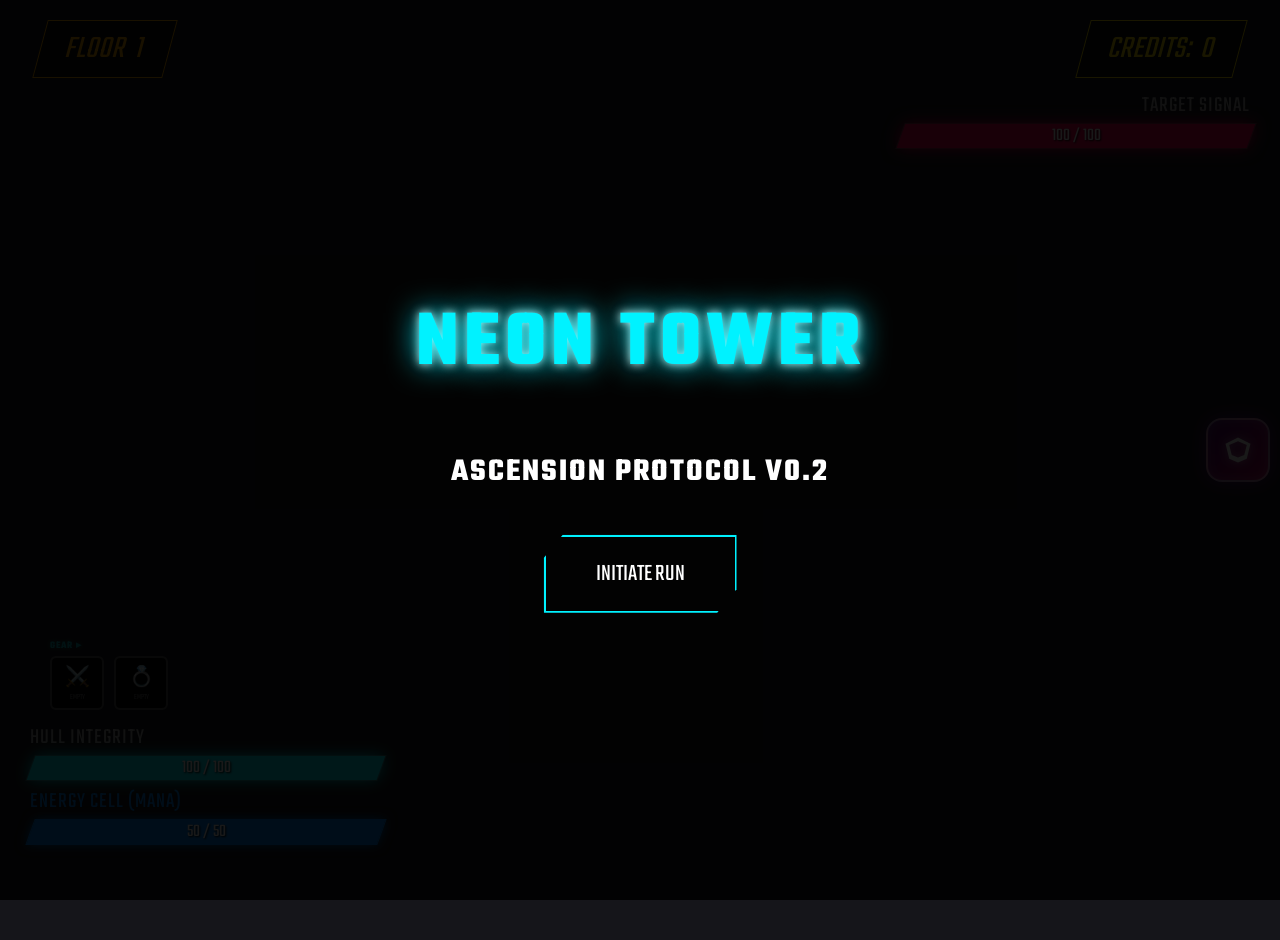
==== index.html @ 6162525f "some basic job revamp" ====
<!DOCTYPE html>
<html lang="en">

<head>
    <meta charset="UTF-8">
    <meta name="viewport" content="width=1280">
    <title>NEON TOWER: FINAL</title>
    <link rel="stylesheet" href="style.css?v=2">
    <script src="https://cdnjs.cloudflare.com/ajax/libs/three.js/r128/three.min.js"></script>
</head>

<body>

    <div id="rotate-warning">
        <h1>⚠ SYSTEM ERROR ⚠</h1>
        <p>PLEASE ROTATE DEVICE<br>TO LANDSCAPE MODE</p>
    </div>

    <div id="hud">
        <div id="top-ui">
            <div class="stat-box" id="floor-display">FLOOR <span id="floor-num">1</span></div>
            <div class="stat-box" id="combo-display" style="display:none;">🔥 COMBO <span id="combo-num">0</span></div>
            <!-- Seasonal Boss Button Removed from Top UI -->
            <!-- Removed Class Tree Button -->
            <div class="stat-box" id="gold-display">CREDITS: <span id="gold-num">0</span></div>
        </div>

        <div id="mutation-display"
            style="display:none; position:absolute; top:90px; left:50%; transform:translateX(-50%); background:rgba(255,0,0,0.2); border:1px solid #ff0000; padding:10px; border-radius:10px; color:#fff; font-size:12px; min-width:220px; z-index:100; pointer-events:none; box-shadow: 0 0 15px rgba(255,0,0,0.4); text-align:center;">
            <div style="font-weight:bold; color:#ff0000; margin-bottom:3px; font-size: 10px; letter-spacing: 1px;">⚠️
                SECTOR MUTATION</div>
            <div id="mutation-name" style="font-size:16px; font-weight:bold; color: #fff; text-shadow: 0 0 5px #f00;">
                OVERCLOCKED</div>
            <div id="mutation-desc" style="color:#aaa; font-style: italic; line-height: 1.2; margin-top:2px;">All units
                deal +50% DMG</div>
        </div>

        <div id="buff-container"></div>



        <div id="p-wrapper" class="unit-hud">
            <div id="gear-container">
                <div class="gear-edit-label">GEAR ▸</div>
                <div class="gear-slot" id="slot-weapon" onclick="game.showGearTooltip('weapon')">
                    <div class="gear-icon">⚔️</div>
                    <div class="gear-empty">EMPTY</div>
                </div>
                <div class="gear-slot" id="slot-accessory" onclick="game.showGearTooltip('accessory')">
                    <div class="gear-icon">💍</div>
                    <div class="gear-empty">EMPTY</div>
                </div>
            </div>
            <div class="hp-label">HULL INTEGRITY</div>
            <div class="bar-container" id="p-hp-bar">
                <div class="bar-fill hp-fill" id="p-hp-fill"></div>
                <div class="overlay-text" id="p-hp-text">100 / 100</div>
            </div>

            <div id="p-shield-wrapper" style="display:none; margin-top:5px;">
                <div class="hp-label" style="color:#00f2ff">ENERGY SHIELD</div>
                <div class="bar-container" id="p-shield-bar" style="border-color: #00f2ff; height: 12px;">
                    <div class="bar-fill" id="p-shield-fill" style="background: #00f2ff; box-shadow: 0 0 10px #00f2ff;">
                    </div>
                    <div class="overlay-text" id="p-shield-text" style="font-size: 14px;">0</div>
                </div>
            </div>

            <div class="hp-label" style="margin-top:5px; color:#0088ff">ENERGY CELL (MANA)</div>
            <div class="bar-container" id="p-mana-bar" style="border-color: #0088ff;">
                <div class="bar-fill mana-fill" id="p-mana-fill"></div>
                <div class="overlay-text" id="p-mana-text">50 / 50</div>
            </div>

            <!-- Buffs -->
            <div id="p-buffs" style="display:flex; gap:4px; margin-top:5px; flex-wrap:wrap; min-height:20px;"></div>
        </div>

        <div id="e-wrapper" class="unit-hud" style="text-align:right;">
            <div class="hp-label" id="enemy-name">TARGET SIGNAL</div>
            <div class="bar-container" id="e-hp-bar">
                <div class="bar-fill hp-fill" id="e-hp-fill" style="float:right;"></div>
                <div class="overlay-text" id="e-hp-text">100 / 100</div>
            </div>
            <div id="e-shield-wrapper" style="display:none; margin-top:5px;">
                <div class="bar-container" style="height:12px; border-color:#00f2ff;">
                    <div class="bar-fill" id="e-shield-fill"
                        style="background:#00f2ff; height:100%; width:0%; float:right;"></div>
                </div>
                <div style="color:#00f2ff; font-size:14px; text-shadow:0 0 5px #00f2ff; margin-top:2px;">
                    🛡️ <span id="e-shield-text">0</span>
                </div>
            </div>
        </div>
    </div>

    <!-- IAP SHOP BUTTON (Always visible) -->
    <button id="iap-btn" onclick="game.openIAPShop()">
        <svg viewBox="0 0 24 24" width="30" height="30" fill="white">
            <path d="M12,2L2,7l3,12l7,3l7-3l3-12L12,2z M12,18l-5-2l-2-8l7-3l7,3l-2,8L12,18z" />
        </svg>
    </button>


    <div id="battle-controls">
        <button id="btn-skill-1" class="btn" onclick="game.useSkill(0)">
            <span class="btn-name">STRIKE</span><br><span class="btn-cost" id="cost-0">0 MP</span>
        </button>
        <button id="btn-skill-2" class="btn" onclick="game.useSkill(1)">
            <span class="btn-name">HEAVY</span><br><span class="btn-cost" id="cost-1">20 MP</span>
        </button>

        <!-- Skill 3 Wrapper -->
        <div style="display:inline-block; position:relative; vertical-align:top;">
            <div id="extra-skills">
                <button id="btn-skill-4" class="btn btn-small" onclick="game.useSkill(3)">
                    <span class="btn-name">SKILL 4</span>
                </button>
                <button id="btn-skill-5" class="btn btn-small" onclick="game.useSkill(4)">
                    <span class="btn-name">SKILL 5</span>
                </button>
                <button id="btn-skill-6" class="btn btn-small" onclick="game.useSkill(5)">
                    <span class="btn-name">SKILL 6</span>
                </button>
            </div>
            <button id="btn-skill-3" class="btn btn-buff" onclick="game.useSkill(2)">
                <span class="btn-name">BUFF</span><br><span class="btn-cost" id="cost-2">0 MP</span>
            </button>
        </div>
    </div>

    <!-- IAP SHOP SCREEN -->
    <div id="iap-screen" class="screen">
        <div class="iap-layout">
            <!-- SIDEBAR -->
            <div class="iap-sidebar">
                <div class="iap-sidebar-top">
                    <h2 class="screen-title" style="margin:0; text-align:left; border:none; padding:0;">STORE</h2>
                    <div style="color:#bf00ff; letter-spacing:2px; font-size:14px; margin-bottom:20px;">ACCESS LEVEL:
                        UNLIMITED</div>
                    <p style="color:#aaa; font-size:12px; line-height:1.4;">
                        Upgrade your status and acquire premium supplies to dominate the tower.
                    </p>
                </div>
                <!-- CLOSE BUTTON IN SIDEBAR FOR UNIFIED LOOK, OR KEEP ABSOLUTE? 
                     Let's keep absolute for consistency with other screens if preferred, 
                     but moving it to sidebar is cleaner. Let's keep the existing absolute one visible 
                     but maybe move it into the global layout if needed. 
                     Actually, let's put a "BACK" button in sidebar bottom. -->
                <div class="iap-sidebar-bottom">
                    <button class="btn" style="width:100%; border-color:#bf00ff; color:#bf00ff;"
                        onclick="game.closeIAPShop()">CLOSE STORE</button>
                </div>
            </div>

            <!-- CONTENT GRID -->
            <div class="iap-content">
                <div class="iap-grid">
                    <!-- FEATURED -->
                    <div class="iap-section-title">ELITE STATUS</div>

                    <!-- NEW ANOMALY ACCESS CARD -->
                    <div class="iap-card elite" onclick="game.startSeasonalBoss()"
                        onmouseenter="game.previewIAP('seasonal')" onmouseleave="game.previewIAP(null)"
                        style="border-color: #ff0000; background: linear-gradient(135deg, #300, #111);">
                        <div class="iap-tag" style="background: #ff0000; color: #fff;">EVENT</div>
                        <div class="iap-title" style="color: #ff0000;">ANOMALY DETECTED</div>
                        <div class="iap-icon-box" style="border: 2px solid #ff0000; background: #000;">
                            <img src="/Users/adrian/.gemini/antigravity/brain/01858684-e365-48e6-bdf1-5cefe3dea1ab/boss_thumb_1768228657945.png"
                                style="width:100%; height:100%; object-fit:cover;">
                        </div>
                        <div class="iap-benefits">
                            <span style="color:#ff5555;">⚠ BOSS: SYSTEM ANOMALY</span>
                            <span>REWARD: LEGENDARY CACHE</span>
                            <span>RISK: EXTREME</span>
                        </div>
                        <div class="iap-price-btn" style="background: #ff0000; color: #fff;">BREACH</div>
                    </div>
                    <div class="iap-card elite" onclick="game.buyNeonPrime()"
                        onmouseenter="game.previewIAP('neon_prime')" onmouseleave="game.previewIAP(null)">
                        <div class="iap-tag">BEST VALUE</div>
                        <div class="iap-title">NEON PRIME</div>
                        <div class="iap-icon-box">
                            <div class="crown-icon"></div>
                        </div>
                        <div class="iap-benefits">
                            <span>+50% CREDITS FOREVER</span>
                            <span>GOLD USERNAME</span>
                            <span>EXCLUSIVE AURA</span>
                        </div>
                        <div class="iap-price-btn">$19.99</div>
                    </div>

                    <div class="iap-card" onclick="game.buyRemoveAds()" onmouseenter="game.previewIAP('remove_ads')"
                        onmouseleave="game.previewIAP(null)">
                        <div class="iap-title">NO ADS + KIT</div>
                        <div class="iap-desc">Remove forced ads & get Starter Gear Set</div>
                        <div class="iap-price-btn">$4.99</div>
                    </div>

                    <!-- SUPPLY -->
                    <div class="iap-section-title" style="margin-top:30px;">SUPPLY DROPS</div>
                    <div class="iap-card" onclick="game.buyLootCrate('legendary')"
                        onmouseenter="game.previewIAP('loot_crate')" onmouseleave="game.previewIAP(null)">
                        <div class="iap-title">LOOT CRATE</div>
                        <div class="iap-desc">Contains 1 Random Item.</div>
                        <div class="iap-price-btn">$4.99</div>
                    </div>
                    <div class="iap-card" onclick="game.buyOverclock()" onmouseenter="game.previewIAP('overclock')"
                        onmouseleave="game.previewIAP(null)">
                        <div class="iap-title">SYSTEM OVERCLOCK</div>
                        <div class="iap-desc">+100% DAMAGE & SPEED for 10 Floors</div>
                        <div class="iap-price-btn">$2.99</div>
                    </div>
                    <div class="iap-card" onclick="game.buyRevivePack()" onmouseenter="game.previewIAP('revive')"
                        onmouseleave="game.previewIAP(null)">
                        <div class="iap-title">REVIVE PROTOCOL x5</div>
                        <div class="iap-desc">5 Tokens to cheat death</div>
                        <div class="iap-price-btn">$1.99</div>
                    </div>

                    <!-- BANK -->
                    <div class="iap-section-title" style="margin-top:30px;">CREDIT BANK</div>
                    <div class="iap-row-container">
                        <div class="iap-card small" onclick="game.buyCredits(10000, 1.99)"
                            onmouseenter="game.previewIAP('credits', 10000)" onmouseleave="game.previewIAP(null)">
                            <div class="iap-row"><span class="iap-qty">10k</span><span class="iap-cost">$1.99</span>
                            </div>
                        </div>
                        <div class="iap-card small" onclick="game.buyCredits(50000, 4.99)"
                            onmouseenter="game.previewIAP('credits', 50000)" onmouseleave="game.previewIAP(null)">
                            <div class="iap-row"><span class="iap-qty">50k</span><span class="iap-cost">$4.99</span>
                            </div>
                        </div>
                        <div class="iap-card small" onclick="game.buyCredits(150000, 9.99)"
                            onmouseenter="game.previewIAP('credits', 150000)" onmouseleave="game.previewIAP(null)">
                            <div class="iap-row"><span class="iap-qty">150k</span><span class="iap-cost">$9.99</span>
                            </div>
                        </div>
                        <div class="iap-card small" onclick="game.buyCredits(500000, 24.99)"
                            onmouseenter="game.previewIAP('credits', 500000)" onmouseleave="game.previewIAP(null)">
                            <div class="iap-row"><span class="iap-qty">500k</span><span class="iap-cost">$24.99</span>
                            </div>
                        </div>
                    </div>
                </div>
            </div>
        </div>
    </div>

    <!-- MAIN START SCREEN (Unchanged) -->
    <div id="start-screen" class="screen active">
        <h1 class="glitch-title">NEON TOWER</h1>
        <h2 class="sub-title">ASCENSION PROTOCOL V0.2</h2>
        <button class="btn" onclick="game.startRun()">INITIATE RUN</button>
    </div>

    <div id="class-screen" class="screen">
        <h2 class="screen-title">CLASS ASCENSION</h2>
        <div class="card-container" id="class-container"></div>
    </div>

    <div id="reward-screen" class="screen">
        <h2 class="screen-title">SYSTEM UPGRADE</h2>
        <div class="card-container" id="perk-container"></div>
    </div>

    <div id="shop-screen" class="screen">
        <div class="shop-layout">
            <!-- DIV 1: INFO & NAVIGATION -->
            <div class="shop-sidebar">
                <div class="shop-sidebar-top">
                    <h2 class="shop-title">THE ARMORY</h2>
                    <div id="shop-tier-box">
                        <div id="shop-tier-label">TIER 1</div>
                        <div id="shop-player-stats">ATK: 0 | HP: 0</div>
                    </div>
                </div>

                <div class="shop-sidebar-bottom">
                    <div class="shop-credit-display">
                        CREDITS: <span id="shop-gold">0</span>
                    </div>
                    <button class="btn big-next-btn" onclick="game.nextFloor()">NEXT FLOOR</button>
                </div>
            </div>

            <!-- DIV 2: SYSTEM UPGRADES & SHOP ITEMS -->
            <div class="shop-content">
                <div class="shop-grid" id="shop-container"></div>
            </div>
        </div>
    </div>

    <!-- INVENTORY SCREEN -->
    <div id="inventory-screen" class="screen">
        <div class="inv-dashboard">
            <!-- COL 1: HERO STATS -->
            <div class="inv-col inv-hero-panel">
                <h2 class="screen-title"
                    style="margin:0; text-align:left; color:#00f2ff; text-shadow:0 0 10px #00f2ff;">HERO</h2>
                <div class="inv-hero-details">
                    <div id="inv-class-title" style="font-size:20px; color:#fff; font-weight:bold; margin-bottom:10px;">
                        CLASS</div>
                    <div id="inv-level-display" style="font-size:14px; color:#aaa; margin-bottom:20px;">LVL 0</div>
                </div>
                <div id="equip-stats" class="stats-panel">STATS...</div>
            </div>

            <!-- COL 2: PAPERDOLL -->
            <div class="inv-col inv-paperdoll">
                <div class="paperdoll-container">
                    <!-- 3D Model Canvas Container -->
                    <div id="paperdoll-model-container"></div>

                    <!-- SLOTS -->
                    <div id="equip-weapon" class="equip-slot big-slot weapon-slot"
                        onclick="game.selectEquippedItem('weapon')">
                        <div class="slot-label">WEAPON</div>
                        <div class="slot-content">EMPTY</div>
                    </div>
                    <div id="equip-accessory" class="equip-slot big-slot accessory-slot"
                        onclick="game.selectEquippedItem('accessory')">
                        <div class="slot-label">ACCESSORY</div>
                        <div class="slot-content">EMPTY</div>
                    </div>
                </div>

                <!-- AUTO-CLOSE BUTTON FOR MOBILE CONVENIENCE -->
                <button class="btn btn-close-inv" onclick="game.closeInventory()">CLOSE</button>
            </div>

            <!-- COL 3: STORAGE VAULT -->
            <div class="inv-col inv-vault">
                <div class="vault-header">
                    <h2 class="screen-title" style="margin:0; font-size:24px; color:#ffe600;">VAULT</h2>
                    <div class="vault-capacity" style="color:#666; font-size:12px;">STORAGE</div>
                </div>
                <div class="inv-content">
                    <div id="inventory-grid" class="inventory-grid"></div>
                </div>

                <!-- DETAILS OVERLAY (Appears when item clicked) -->
                <div id="inv-details-overlay" class="details-overlay" style="display:none;">
                    <div id="inv-details-content"></div>
                    <button class="btn"
                        onclick="document.getElementById('inv-details-overlay').style.display='none'">CLOSE</button>
                    <div class="details-actions">
                        <button id="btn-equip" class="btn btn-action">EQUIP</button>
                        <button id="btn-sell" class="btn btn-action btn-danger">SELL</button>
                    </div>
                </div>
            </div>
        </div>
    </div>


    <!-- CUSTOM REWARD/MSG MODAL -->
    <div id="modal-overlay" class="modal-overlay">
        <div id="modal-box" class="modal-box">
            <h2 id="modal-title">TITLE</h2>
            <div id="modal-content">Content</div>
            <div id="modal-actions">
                <button class="btn" id="modal-ok">CONFIRM</button>
                <button class="btn btn-secondary" id="modal-cancel" style="display:none;">CANCEL</button>
            </div>
        </div>
    </div>

    <!-- CRATE OPENING ANIMATION OVERLAY -->
    <div id="crate-overlay" class="modal-overlay" style="background:rgba(0,0,0,0.95); z-index:200;">
        <div id="crate-box"
            style="text-align:center; transform:scale(0); transition:transform 0.5s cubic-bezier(0.175, 0.885, 0.32, 1.275);">
            <div id="crate-visual" style="font-size:100px; margin-bottom:20px;">📦</div>
            <div id="crate-light"
                style="width:10px; height:10px; background:#fff; margin:0 auto; box-shadow:0 0 50px 20px #fff; border-radius:50%; transition:all 0.5s;">
            </div>
            <h1 id="crate-title" style="color:#fff; font-size:40px; margin-top:20px; opacity:0; transition:opacity 1s;">
                ITEM ACQUIRED</h1>
            <div id="crate-item" style="opacity:0; transition:opacity 1s;"></div>
            <button class="btn" onclick="game.closeCrate()" style="margin-top:30px; opacity:0;"
                id="crate-close-btn">COLLECT</button>
        </div>
    </div>

    <div id="gameover-screen" class="screen">
        <h1 class="crit-fail">CRITICAL FAILURE</h1>
        <p class="fail-stats">FLOOR REACHED: <span id="final-floor">0</span></p>
        <button id="retry-btn" class="btn" onclick="game.retryFloor()">RETRY FROM SAVED DATA</button>
    </div>

    <div id="awakening-screen" class="screen">
        <div class="awakening-vfx-ring"></div>
        <div class="awakening-container">
            <h1 class="awakening-title">NEURAL EVOLUTION</h1>
            <div class="awakening-subtitle">SECTOR 50 // PROTOCOL AWAKENED</div>

            <p class="awakening-desc">
                Your consciousness has surpassed the limitations of the physical tower.
                Neural pathways have synchronized with the <strong>System Core</strong>.
            </p>

            <div class="unlock-panel">
                <div class="unlock-item">
                    <span class="unlock-icon">🔒</span>
                    <div class="unlock-info">
                        <div class="unlock-name">TITANIUM TIER ACCESS</div>
                        <div class="unlock-detail">Level 50+ Gear now available in The Armory.</div>
                    </div>
                </div>
                <div class="unlock-item">
                    <span class="unlock-icon">🧠</span>
                    <div class="unlock-info">
                        <div class="unlock-name">SYSTEM STABILITY</div>
                        <div class="unlock-detail">Neural sync complete. Full resource restoration.</div>
                    </div>
                </div>
                <div class="unlock-item">
                    <span class="unlock-icon">⚔️</span>
                    <div class="unlock-info">
                        <div class="unlock-name">ADVANCED COMBAT DATA</div>
                        <div class="unlock-detail">Deep scan of Floor 50+ enemy weakpoints engaged.</div>
                    </div>
                </div>
            </div>

            <button class="btn awaken-btn" onclick="game.completeAwakening()">EMBRACE THE VOID</button>
        </div>
    </div>

    <div id="rebirth-screen" class="screen">
        <h1 style="color:#ff00ff; text-shadow: 0 0 20px #ff00ff, 0 0 40px #aa00ff; margin-bottom: 10px;">✦ REBIRTH ✦
        </h1>

        <p style="color:#fff; font-size:18px; margin:0 auto 15px auto;">
            THE ARCHITECT HAS FALLEN
        </p>

        <div style="
            background:rgba(0,0,0,0.7); 
            border:2px solid #ff00ff; 
            padding:20px; 
            margin:0 auto 20px auto; 
            max-width:800px; 
            border-radius:15px; 
            display: flex; 
            flex-direction: row; 
            align-items: center; 
            justify-content: space-between; 
            gap: 30px;
            box-shadow: 0 0 20px rgba(255, 0, 255, 0.2);
        ">

            <div style="flex: 1; text-align: left; border-right: 1px solid rgba(255,0,255,0.3); padding-right: 20px;">
                <h2 style="color:#ff00ff; margin:0 0 10px 0; font-size: 24px;">LVL <span id="rebirth-level"
                        style="color:#fff;">1</span></h2>
                <p style="color:#00ff00; margin:5px 0; font-size:16px; font-weight:bold;"> +<span
                        id="rebirth-bonus">10000</span> CREDITS</p>
                <p style="color:#ff5500; margin:5px 0; font-size:15px;">+50% ATK, HP, MANA</p>
                <p style="color:#ffaa00; margin:5px 0; font-size:15px;">+0.5% Breach Damage</p>
                <p style="color:#00f2ff; margin:5px 0; font-size:15px;">+1% Combo Multiplier</p>
            </div>

            <div style="flex: 1; text-align: left;">
                <h2 style="color:#aaa; margin:0 0 10px 0; font-size: 18px;">WORLD CHANGES</h2>
                <p style="color:#ff0000; margin:5px 0; font-size:14px;">⚠ ENEMIES: 2.5x HP</p>
                <p style="color:#ff4444; margin:5px 0; font-size:14px;">☣ CORRUPTED PERKS UNLOCKED</p>
                <p style="color:#ff00ea; margin:5px 0; font-size:14px;">🌀 SECTOR MUTATIONS ACTIVE</p>
                <p style="color:#00ff00; margin:5px 0; font-size:14px;">$ 3x GOLD DROPS</p>
                <p style="color:#888; margin:5px 0; font-size:14px;">↺ FLOORS RESET TO 1</p>
            </div>

        </div>

        <button class="btn" style="
            background:linear-gradient(90deg, #aa00ff, #ff00ff, #aa00ff); 
            font-size:18px; 
            padding: 12px 40px; 
            width: 400px; 
            letter-spacing: 2px;
            font-weight: bold;
        " onclick="game.completeRebirth()">BEGIN NEW CYCLE</button>
    </div>

    <!-- CLASSES & SKILLS VIEWER SCREEN -->
    <!-- <div id="classes-screen" class="screen" style="position: relative; overflow-y: auto; padding: 20px; display: flex; flex-direction: column; align-items: center; justify-content: flex-start;">    
        <button class="btn next-btn" onclick="game.closeClassesViewer()" style="position: absolute; top: 20px; right: 20px; z-index: 10;">CLOSE</button>
        <h1 style="color: #00f2ff; text-shadow: 0 0 30px #00f2ff; text-align: center; font-size: 48px; margin-bottom: 30px; margin-top: 20px; letter-spacing: 3px;">JOB ADVANCEMENT</h1>
        <div id="classes-viewer-container" style="max-width: 1400px; width: 100%;"></div>
    </div> -->

    <div id="classes-screen" class="screen"
        style="overflow-y: auto; padding: 20px; display: flex; flex-direction: column; align-items: center; justify-content: flex-start;">

        <h1
            style="color: #00f2ff; text-shadow: 0 0 30px #00f2ff; text-align: center; font-size: 48px; margin-bottom: 30px; margin-top: 20px; letter-spacing: 3px;">
            JOB ADVANCEMENT</h1>
        <div id="classes-viewer-container" style="max-width: 1400px; width: 100%;"></div>

    </div>

    <!-- DIALOGUE OVERLAY -->
    <div id="dialogue-overlay" class="screen" onclick="game.advanceDialogue()">
        <div id="cinematic-bars"></div>
        <div id="dialogue-box">
            <div id="dialogue-name">NAME</div>
            <div id="dialogue-text"></div>
            <div id="dialogue-prompt">TAP TO CONTINUE ▼</div>
        </div>
    </div>

    <!-- TUTORIAL OVERLAY & PANELS -->
    <div id="tutorial-overlay" style="display:none;"></div>
    <div id="tutorial-spotlight" style="display:none;"></div>
    <div id="tutorial-panel" style="display:none;"></div>

    <!-- DATA -->
    <script src="js/data/items.js"></script>
    <script src="js/data/story.js"></script>
    <script src="js/data/classes.js"></script>

    <!-- ENGINE -->
    <script src="js/engine/core.js"></script>
    <script src="js/engine/models.js"></script>
    <script src="js/engine/vfx.js"></script>

    <!-- GAME -->
    <script src="js/game/unit.js"></script>
    <script src="js/game/core.js"></script>
    <script src="js/game/systems/vfx.js"></script>
    <script src="js/game/systems/combat.js"></script>
    <script src="js/game/systems/inventory.js"></script>
    <script src="js/game/systems/shop.js"></script>
    <script src="js/game/systems/skills.js"></script>
    <script src="js/game/systems/progression.js"></script>
    <script src="js/game/systems/dialogue.js"></script>
    <script src="js/game/systems/tutorial.js"></script>
    <script src="js/game/systems/iap.js"></script>
    <script src="js/game/ui.js"></script>

    <script>
        // Auto-start the game if tutorial hasn't been completed
        window.addEventListener('load', () => {
            // Initialize engine once all scripts are loaded
            engine.init();

            const tutorialCompleted = localStorage.getItem('tutorialCompleted');
            // Auto-start if tutorial needs to be shown
            if (!tutorialCompleted) {
                setTimeout(() => game.startRun(), 500);
            }
        });
    </script>
</body>

</html>
---- style.css ----
@import url('https://fonts.googleapis.com/css2?family=Teko:wght@400;600&display=swap');

body {
    margin: 0;
    overflow: hidden;
    background: #15151a;
    font-family: 'Teko', sans-serif;
    color: white;

    /* DISABLE SELECTION - COMPATIBILITY FIXES */
    -webkit-user-select: none;
    /* Safari / Chrome */
    -moz-user-select: none;
    /* Firefox */
    -ms-user-select: none;
    /* IE / Edge */
    user-select: none;
    /* Standard */

    /* PREVENT BLUE TAP HIGHLIGHT ON MOBILE */
    -webkit-tap-highlight-color: transparent;
}

/* --- HUD LAYOUT --- */
.screen {
    position: absolute;
    top: 0;
    left: 0;
    width: 100%;
    height: 100%;
    display: flex;
    flex-direction: column;
    align-items: center;
    justify-content: flex-start;
    background: rgba(0, 0, 0, 0.9);
    z-index: 100;
    /* Increased to be above controls */
    transition: opacity 0.3s;
    pointer-events: none;
    opacity: 0;
    overflow-y: auto;
    overflow-x: hidden;
}

#shop-screen,
#iap-screen,
#inventory-screen {
    overflow: hidden;
    /* Sidebar layout handles scrolling */
}

.screen.active {
    pointer-events: auto;
    opacity: 1;
}

#start-screen {
    justify-content: center;
}

.glitch-title {
    font-size: 80px;
    margin: 0;
    color: #00f2ff;
    text-shadow: 0 0 30px #00f2ff;
    letter-spacing: 5px;
}

.sub-title {
    color: #888;
    letter-spacing: 2px;
}

.screen-title {
    font-size: 50px;
    color: #ffe600;
    text-shadow: 0 0 20px #ffaa00;
    letter-spacing: 3px;
}

/* --- HUD BARS --- */
#top-ui {
    position: absolute;
    top: 0;
    width: 100%;
    display: flex;
    justify-content: space-between;
    padding: 20px 40px;
    box-sizing: border-box;
    z-index: 5;
}

.stat-box {
    background: rgba(0, 0, 0, 0.7);
    border: 1px solid #444;
    padding: 5px 25px;
    font-size: 32px;
    transform: skewX(-15deg);
    display: flex;
    gap: 10px;
}

#floor-display {
    color: #ffaa00;
    border-color: #ffaa00;
}

#gold-display {
    color: #ffe600;
    border-color: #ffe600;
}

/* --- BUFF ICONS --- */
#buff-container {
    position: absolute;
    top: 90px;
    left: 20px;
    display: flex;
    flex-wrap: wrap;
    gap: 6px;
    max-width: 300px;
    z-index: 10;
}

.buff-icon {
    width: 36px;
    height: 36px;
    background: rgba(0, 0, 0, 0.8);
    border: 2px solid #555;
    border-radius: 4px;
    display: flex;
    align-items: center;
    justify-content: center;
    position: relative;
    font-size: 16px;
    cursor: default;
    transition: transform 0.1s, border-color 0.2s;
}

.buff-icon:hover {
    transform: scale(1.15);
    border-color: #fff;
    z-index: 20;
}

.buff-icon .buff-emoji {
    font-size: 18px;
}

.buff-icon .buff-stack {
    position: absolute;
    bottom: -2px;
    right: -2px;
    background: #ff0055;
    color: #fff;
    font-size: 10px;
    font-weight: bold;
    padding: 1px 4px;
    border-radius: 3px;
    min-width: 12px;
    text-align: center;
}

.buff-icon .buff-tooltip {
    display: none;
    position: absolute;
    bottom: 100%;
    left: 50%;
    transform: translateX(-50%);
    background: rgba(0, 0, 0, 0.95);
    border: 1px solid #00f2ff;
    padding: 6px 10px;
    white-space: nowrap;
    font-size: 12px;
    color: #fff;
    border-radius: 4px;
    margin-bottom: 5px;
    z-index: 100;
}

.buff-icon:hover .buff-tooltip {
    display: block;
}

.buff-tooltip .buff-name {
    color: #ffe600;
    font-weight: bold;
}

.buff-tooltip .buff-value {
    color: #00f2ff;
}

.unit-hud {
    position: absolute;
    width: 350px;
    z-index: 5;
}

#p-wrapper {
    bottom: 30px;
    left: 30px;
}

#e-wrapper {
    top: 90px;
    right: 30px;
}

.hp-label {
    font-size: 22px;
    color: #aaa;
    margin-bottom: 2px;
    letter-spacing: 1px;
}

/* NEW BAR STYLES */
.bar-container {
    width: 100%;
    height: 24px;
    background: #111;
    border: 1px solid #444;
    transform: skewX(-20deg);
    position: relative;
    margin-bottom: 5px;
    box-shadow: 0 0 10px rgba(0, 0, 0, 0.5);
}

.bar-fill {
    height: 100%;
    width: 100%;
    transition: width 0.2s linear;
}

.hp-fill {
    background: #ff0055;
    box-shadow: 0 0 15px #ff0055;
}

#p-hp-fill {
    background: #00f2ff;
    box-shadow: 0 0 15px #00f2ff;
}

.mana-fill {
    background: #0088ff;
    box-shadow: 0 0 10px #0088ff;
}

/* NUMERICAL OVERLAY */
.overlay-text {
    position: absolute;
    top: 0;
    left: 0;
    width: 100%;
    height: 100%;
    display: flex;
    align-items: center;
    justify-content: center;
    font-size: 18px;
    color: white;
    text-shadow: 1px 1px 2px black;
    transform: skewX(20deg);
    /* Counter-skew text */
    z-index: 2;
}

/* --- CONTROLS --- */
#battle-controls {
    position: absolute;
    bottom: 30px;
    width: 100%;
    text-align: center;
    padding-left: 80px;
    /* Slight shift to right */
    box-sizing: border-box;
    pointer-events: none;
    opacity: 0;
    transition: 0.3s;
    transform: translateY(20px);
    z-index: 15;
    /* Above HUD, below screens */
}

#battle-controls.active {
    opacity: 1;
    transform: translateY(0);
    pointer-events: auto;
}

.btn {
    background: rgba(0, 0, 0, 0.8);
    border: 2px solid #fff;
    color: #fff;
    font-family: 'Teko';
    padding: 10px 40px;
    margin: 0 10px;
    cursor: pointer;
    transition: 0.2s;
    clip-path: polygon(10% 0, 100% 0, 100% 70%, 90% 100%, 0 100%, 0 30%);
}

.btn:hover {
    background: #fff;
    color: #000;
    box-shadow: 0 0 20px #fff;
}

.btn-name {
    font-size: 26px;
    font-weight: bold;
}

.btn-cost {
    font-size: 18px;
    color: #00f2ff;
}

.btn-buff {
    border-color: #ffe600;
}

.btn-buff .btn-name {
    color: #ffe600;
}

.btn-buff:hover {
    background: #ffe600;
    color: #000;
    box-shadow: 0 0 20px #ffe600;
}

.btn-buff.on-cooldown {
    opacity: 0.5;
    border-color: #555;
}

.btn-buff.on-cooldown .btn-name {
    color: #555;
}

/* --- SHOP & CARDS --- */
.card-container {
    display: flex;
    gap: 20px;
    flex-wrap: wrap;
    justify-content: center;
}

.perk-card {
    width: 200px;
    height: 280px;
    background: linear-gradient(180deg, #222 0%, #111 100%);
    border: 1px solid #555;
    padding: 15px;
    cursor: pointer;
    text-align: center;
    transition: 0.3s;
}

.perk-card:hover {
    border-color: #ffe600;
    transform: scale(1.05);
}

.perk-title {
    font-size: 26px;
    color: #ffe600;
    margin-bottom: 10px;
}

.perk-desc {
    font-size: 18px;
    color: #ccc;
}

.shop-layout {
    display: flex;
    flex-direction: row;
    width: 100%;
    height: 100%;
    box-sizing: border-box;
    align-items: stretch;
}

.shop-sidebar {
    width: 250px;
    flex-shrink: 0;
    display: flex;
    flex-direction: column;
    justify-content: space-between;
    background: rgba(0, 0, 0, 0.4);
    border-right: 1px solid rgba(255, 255, 255, 0.1);
    padding: 30px;
    text-align: left;
}

.shop-sidebar-top {
    display: flex;
    flex-direction: column;
    gap: 15px;
}

.shop-title {
    font-size: 42px;
    color: #ffe600;
    margin: 0;
    line-height: 1;
    text-shadow: 0 0 15px rgba(255, 230, 0, 0.5);
}

#shop-tier-box {
    margin-top: 10px;
}

#shop-tier-label {
    font-size: 24px;
    color: #fff;
    font-weight: bold;
    letter-spacing: 1px;
}

#shop-player-stats {
    font-size: 16px;
    color: #ccc;
    margin-top: 5px;
    font-family: 'Courier New', monospace;
}

.shop-sidebar-bottom {
    display: flex;
    flex-direction: column;
    gap: 20px;
}

.shop-credit-display {
    font-size: 32px;
    color: #ffe600;
    font-weight: bold;
    text-shadow: 0 0 10px rgba(255, 230, 0, 0.3);
}

.big-next-btn {
    width: 100%;
    height: 80px;
    background: transparent;
    border: 3px solid #ffe600;
    color: #ffe600;
    font-size: 28px;
    font-weight: bold;
    cursor: pointer;
    transition: all 0.2s;
    text-transform: uppercase;
    display: flex;
    align-items: center;
    justify-content: center;
}

.big-next-btn:hover {
    background: #ffe600;
    color: #000;
    box-shadow: 0 0 30px rgba(255, 230, 0, 0.4);
}

.shop-content {
    flex: 1;
    overflow-y: auto;
    padding: 30px;
    height: 100%;
    box-sizing: border-box;
}

.shop-content::-webkit-scrollbar {
    width: 8px;
}

.shop-content::-webkit-scrollbar-track {
    background: rgba(0, 0, 0, 0.2);
}

.shop-content::-webkit-scrollbar-thumb {
    background: #ffe600;
    border-radius: 4px;
}

.shop-grid {
    display: grid;
    grid-template-columns: repeat(auto-fill, minmax(280px, 1fr));
    gap: 25px;
    width: 100%;
}

.shop-header {
    font-size: 28px;
    color: #fff;
    margin: 30px 0 15px 0;
    text-transform: uppercase;
    letter-spacing: 2px;
    border-bottom: 2px solid rgba(255, 255, 255, 0.1);
    padding-bottom: 5px;
    display: flex;
    align-items: center;
    gap: 10px;
}

.shop-item {
    background: rgba(30, 30, 30, 0.9);
    border: 1px solid #777;
    padding: 15px;
    display: flex;
    justify-content: space-between;
    align-items: center;
    cursor: pointer;
    min-height: 80px;
    box-sizing: border-box;
    transition: all 0.2s;
}

.shop-item:hover,
.shop-item:active {
    background: #ffe600;
    color: #000;
}

.cost {
    font-weight: bold;
}

/* Base Shop Item Styles (Desktop) */
.shop-name {
    font-size: 20px;
    white-space: nowrap;
    overflow: hidden;
    text-overflow: ellipsis;
}

.shop-level {
    font-size: 12px;
    color: #00f2ff;
    margin-left: 5px;
}

.shop-desc {
    font-size: 13px;
    color: #ccc;
    margin-top: 3px;
    white-space: nowrap;
    overflow: hidden;
    text-overflow: ellipsis;
}

.shop-cost {
    font-weight: bold;
    font-size: 20px;
    margin-left: 15px;
    white-space: nowrap;
}

/* Mobile / Compact Landscape Adjustment */
/* Mobile / Compact Landscape Adjustment */
@media (max-width: 900px) {

    /* STACK DASHBOARD */
    .inv-dashboard {
        flex-direction: column;
        overflow-y: auto;
        padding: 10px;
    }

    .inv-col {
        width: 100% !important;
        /* Full width columns */
        border: none;
        border-bottom: 1px solid rgba(255, 255, 255, 0.1);
        margin-bottom: 10px;
        padding: 15px;
    }

    .inv-hero-panel {
        border-left: 2px solid #00f2ff;
        order: 2;
    }

    /* Stats second */
    .inv-paperdoll {
        order: 1;
        min-height: 250px;
    }

    /* Paperdoll first */
    .inv-vault {
        border-right: none;
        overflow: visible;
        order: 3;
        padding-bottom: 80px;
    }

    .paperdoll-container {
        max-width: 100%;
        flex-direction: row;
        gap: 10px;
    }

    .big-slot {
        max-width: 150px;
        height: 80px;
    }

    .shop-sidebar,
    .iap-sidebar {
        width: 180px;
        /* Shrink Sidebars */
        padding: 15px;
    }

    .shop-title,
    .screen-title {
        font-size: 30px;
        /* Smaller Title */
    }

    #shop-tier-label {
        font-size: 18px;
    }

    .shop-credit-display {
        font-size: 22px;
    }

    .big-next-btn {
        height: 50px;
        font-size: 18px;
    }

    /* Grids */
    .shop-grid,
    .iap-grid,
    .inventory-grid {
        grid-template-columns: repeat(auto-fill, minmax(100px, 1fr));
        /* Dense grid for mobile */
        gap: 10px;
    }

    /* Items */
    .shop-item,
    .iap-card,
    .inventory-item {
        min-height: 50px;
        height: auto;
        /* Allow shrinking */
        padding: 5px;
    }

    .shop-name,
    .iap-title,
    .inv-item-name {
        font-size: 16px;
    }

    .shop-level {
        font-size: 10px;
    }

    .shop-desc,
    .iap-desc,
    .item-stat-label,
    .inv-item-sub {
        font-size: 11px;
    }

    .shop-cost,
    .iap-price-btn,
    .item-stat-val,
    .inv-item-stat {
        font-size: 16px;
        margin-left: 10px;
    }

    .shop-header,
    .iap-section-title,
    .inv-header {
        font-size: 20px;
        margin: 15px 0 5px 0;
    }
}

/* Mobile Landscape / Short Screen Fix */
@media (max-height: 500px) and (max-width: 900px) {

    .shop-layout,
    .iap-layout,
    .inventory-layout {
        padding: 5px 10px;
        /* Minimal padding */
    }

    .shop-sidebar,
    .iap-sidebar,
    .inv-sidebar {
        width: 160px;
        padding: 10px;
    }

    .shop-title,
    .screen-title {
        font-size: 24px;
    }

    .shop-header,
    .iap-section-title,
    .inv-header {
        margin: 10px 0 5px 0;
        font-size: 18px;
    }

    .shop-sidebar-top,
    .iap-sidebar-top,
    .inv-sidebar-top {
        gap: 5px;
    }

    .shop-sidebar-bottom,
    .iap-sidebar-bottom,
    .inv-sidebar-bottom {
        gap: 10px;
    }

    .big-next-btn {
        height: 40px;
        font-size: 16px;
    }

    .shop-item,
    .iap-card,
    .inventory-item {
        min-height: 44px;
        height: auto;
        /* Compact items */
        padding: 5px 10px;
    }

    .shop-name,
    .iap-title,
    .inv-item-name {
        font-size: 14px;
    }

    .shop-desc,
    .iap-desc,
    .item-stat-label,
    .inv-item-sub {
        display: none;
        /* Hide description on super short screens if needed, or make very small */
    }

    /* Hide descriptions */
    .shop-cost,
    .iap-price-btn,
    .item-stat-val,
    .inv-item-stat {
        font-size: 14px;
    }
}

.shop-item:hover .cost,
.shop-item:active .cost {
    color: #000;
}

.next-btn {
    margin-top: 10px;
    border-color: #ffaa00;
    color: #ffaa00;
    font-size: 18px;
    padding: 8px 15px;
    min-height: auto;
}

.next-btn:hover,
.next-btn:active {
    background: #ffaa00;
}

.dmg-float {
    position: absolute;
    font-size: 40px;
    font-weight: bold;
    pointer-events: none;
    animation: floatUp 0.6s forwards;
    text-shadow: 0 0 5px #000;
    z-index: 20;
    text-align: center;
    white-space: nowrap;
}

@keyframes floatUp {
    0% {
        opacity: 1;
        transform: translate(-50%, 0) scale(0.5);
    }

    100% {
        opacity: 0;
        transform: translate(-50%, -80px) scale(1.2);
    }
}

@keyframes mutationFlash {

    0%,
    100% {
        background: rgba(255, 0, 0, 0.2);
        box-shadow: 0 0 15px rgba(255, 0, 0, 0.4);
    }

    50% {
        background: rgba(255, 0, 0, 0.5);
        box-shadow: 0 0 25px rgba(255, 0, 0, 0.8);
    }
}

.mutation-active {
    animation: mutationFlash 2s infinite ease-in-out;
}

/* --- IAP SHOP STYLES --- */
#iap-btn {
    position: fixed;
    top: 50%;
    right: 10px;
    transform: translateY(-50%);
    width: 64px;
    height: 64px;
    border-radius: 16px;
    background: linear-gradient(135deg, rgba(80, 0, 120, 0.85), rgba(200, 0, 100, 0.85));
    border: 2px solid rgba(255, 255, 255, 0.5);
    cursor: pointer;
    z-index: 100;
    box-shadow: 0 0 20px rgba(191, 0, 255, 0.4), inset 0 0 10px rgba(255, 255, 255, 0.2);
    display: flex;
    align-items: center;
    justify-content: center;
    transition: all 0.3s cubic-bezier(0.175, 0.885, 0.32, 1.275);
    backdrop-filter: blur(8px);
    animation: iapFloat 4s ease-in-out infinite;
}

#iap-btn svg {
    filter: drop-shadow(0 0 4px rgba(255, 255, 255, 0.6));
    transition: transform 0.3s;
}

#iap-btn:hover {
    transform: translateY(-50%) scale(1.15) rotate(3deg);
    box-shadow: 0 0 40px rgba(255, 0, 255, 0.8), inset 0 0 20px rgba(255, 255, 255, 0.4);
    background: linear-gradient(135deg, rgba(120, 0, 180, 0.9), rgba(255, 0, 120, 0.9));
    border-color: #fff;
}

#iap-btn:hover svg {
    transform: scale(1.1);
}



#iap-btn:active {
    transform: translateY(-50%) scale(0.95);
}

@keyframes iapFloat {

    0%,
    100% {
        transform: translateY(-50%);
        box-shadow: 0 0 20px rgba(191, 0, 255, 0.4);
    }

    50% {
        transform: translateY(-55%);
        box-shadow: 0 0 35px rgba(255, 0, 170, 0.7);
    }
}

.iap-grid-layout {
    display: flex;
    gap: 20px;
    width: 100%;
    max-width: 1000px;
    justify-content: center;
    align-items: flex-start;
    flex-wrap: wrap;
    margin-top: 20px;
    padding-bottom: 80px;
    /* Space for scrolling on mobile */
}

.iap-col {
    flex: 1;
    min-width: 300px;
    max-width: 340px;
    display: flex;
    flex-direction: column;
    gap: 15px;
}

.iap-col.featured {
    transform: scale(1.02);
    z-index: 5;
}

/* Mobile Response */
@media (max-width: 800px) {
    .iap-col {
        min-width: 100%;
        max-width: 100%;
    }

    .iap-col.featured {
        transform: none;
        box-shadow: 0 0 20px rgba(0, 0, 0, 0.5);
        margin-bottom: 20px;
    }

    .iap-card {
        padding: 15px;
    }

    .iap-title {
        font-size: 20px;
    }

    .iap-desc {
        font-size: 13px;
    }

    .screen-title {
        font-size: 32px !important;
    }
}

.iap-header {
    margin: 0;
    padding: 10px;
    background: rgba(0, 0, 0, 0.6);
    text-align: center;
    border: 1px solid rgba(255, 255, 255, 0.1);
    letter-spacing: 2px;
    text-transform: uppercase;
    font-size: 18px;
}

.iap-col:nth-child(1) .iap-header {
    color: #ffd700;
}

.iap-col:nth-child(2) .iap-header {
    color: #00f2ff;
}

.iap-col:nth-child(3) .iap-header {
    color: #0f0;
}

.iap-card {
    background: rgba(30, 30, 40, 0.85);
    border: 1px solid #555;
    padding: 20px;
    border-radius: 8px;
    position: relative;
    transition: all 0.2s;
    overflow: hidden;
    cursor: pointer;
    display: flex;
    flex-direction: column;
    align-items: center;
    text-align: center;
}

.iap-card:hover {
    border-color: #fff;
    background: rgba(50, 50, 70, 0.95);
    transform: translateY(-3px);
    box-shadow: 0 5px 20px rgba(0, 0, 0, 0.5);
}

.iap-card::before {
    content: '';
    position: absolute;
    top: 0;
    left: 0;
    width: 100%;
    height: 4px;
    background: linear-gradient(90deg, transparent, rgba(255, 255, 255, 0.2), transparent);
}

/* --- MODAL SYSTEM --- */
.modal-overlay {
    position: fixed;
    top: 0;
    left: 0;
    width: 100%;
    height: 100%;
    background: rgba(0, 0, 0, 0.8);
    z-index: 200;
    display: flex;
    justify-content: center;
    align-items: center;
    opacity: 0;
    pointer-events: none;
    transition: opacity 0.3s;
}

.modal-overlay.active {
    opacity: 1;
    pointer-events: auto;
}

.modal-box {
    background: #111;
    border: 2px solid #fff;
    padding: 30px;
    width: 90%;
    max-width: 500px;
    text-align: center;
    box-shadow: 0 0 50px rgba(0, 0, 0, 0.8);
    position: relative;
}

#modal-actions {
    margin-top: 20px;
    display: flex;
    justify-content: center;
    gap: 20px;
}

.btn-secondary {
    background: #333;
    border-color: #666;
    color: #aaa;
}

.btn-secondary:hover {
    background: #444;
    color: #fff;
}

/* --- INVENTORY STYLES --- */
.inventory-layout {
    display: flex;
    width: 100%;
    max-width: 1200px;
    height: 85%;
    padding: 10px;
    gap: 20px;
}

.inv-col {
    display: flex;
    flex-direction: column;
    gap: 15px;
}

.inv-side {
    flex: 1;
    min-width: 250px;
}

.inv-main {
    flex: 1.5;
    border-left: 1px solid #333;
    border-right: 1px solid #333;
    padding: 0 15px;
}

.inventory-grid {
    display: flex;
    flex-wrap: wrap;
    gap: 8px;
    align-content: flex-start;
    overflow-y: auto;
    height: 100%;
}

.stats-panel {
    color: #ddd;
    font-size: 14px;
    background: rgba(0, 0, 0, 0.5);
    padding: 10px;
    border-radius: 5px;
    border: 1px solid #333;
}

.details-panel {
    flex: 1;
    background: rgba(0, 0, 0, 0.3);
    border: 1px solid #333;
    padding: 20px;
    text-align: center;
    display: flex;
    flex-direction: column;
    align-items: center;
    justify-content: center;
}

.details-placeholder {
    color: #666;
    font-style: italic;
}

.inv-header {
    color: #aaa;
    border-bottom: 1px solid #444;
    width: 100%;
    text-align: center;
    margin: 0 0 10px 0;
    padding-bottom: 5px;
    font-size: 16px;
    letter-spacing: 1px;
}

.equip-slot {
    width: 100%;
    height: 50px;
    border: 1px dashed #555;
    display: flex;
    align-items: center;
    justify-content: center;
    color: #555;
    cursor: pointer;
    transition: all 0.2s;
    background: rgba(255, 255, 255, 0.05);
    text-transform: uppercase;
    letter-spacing: 1px;
    font-size: 14px;
}

.equip-slot.filled {
    border: 1px solid #00f2ff;
    color: #fff;
    background: rgba(0, 242, 255, 0.1);
    box-shadow: 0 0 10px rgba(0, 242, 255, 0.2);
}

.equip-slot:hover {
    border-color: #fff;
    transform: scale(1.05);
}

.inventory-item {
    width: 60px;
    height: 60px;
    border: 1px solid #444;
    background: #222;
    margin: 5px;
    cursor: pointer;
    position: relative;
    transition: all 0.1s;
    display: flex;
    flex-direction: column;
    justify-content: center;
    align-items: center;
    overflow: hidden;
}

.item-stat-label {
    font-size: 10px;
    color: #aaa;
    text-transform: uppercase;
    line-height: 1;
    margin-bottom: 2px;
}

.item-stat-val {
    font-size: 16px;
    font-weight: bold;
    color: #fff;
    line-height: 1;
    text-shadow: 0 0 5px currentColor;
}

.item-type-icon {
    font-size: 10px;
    position: absolute;
    top: 2px;
    left: 2px;
    opacity: 0.5;
}

.inv-rarity-common {
    border-color: #888;
    background: linear-gradient(135deg, #222, #333);
}

.inv-rarity-rare {
    border-color: #00f2ff;
    background: linear-gradient(135deg, #003344, #005566);
    box-shadow: 0 0 5px #00f2ff;
}

.inv-rarity-epic {
    border-color: #bf00ff;
    background: linear-gradient(135deg, #330044, #550066);
    box-shadow: 0 0 8px #bf00ff;
}

.inv-rarity-legendary {
    border-color: #ffe600;
    background: linear-gradient(135deg, #443300, #664400);
    box-shadow: 0 0 12px #ffe600;
    animation: legPulse 2s infinite;
}

.inventory-item:hover {
    transform: scale(1.1);
    border-color: #fff;
    z-index: 5;
}

.inv-rarity-common {
    border-color: #888;
    color: #fff;
}

.inv-rarity-rare {
    border-color: #00f2ff;
    box-shadow: 0 0 5px #00f2ff;
    color: #00f2ff;
}

.inv-rarity-epic {
    border-color: #bf00ff;
    box-shadow: 0 0 8px #bf00ff;
    color: #bf00ff;
}

.inv-rarity-legendary {
    border-color: #ffe600;
    box-shadow: 0 0 12px #ffe600;
    animation: legPulse 2s infinite;
    color: #ffe600;
}

@keyframes legPulse {

    0%,
    100% {
        box-shadow: 0 0 12px #ffe600;
    }

    50% {
        box-shadow: 0 0 20px #ffaa00;
    }
}

/* --- CRATE ANIMATION --- */
#crate-visual {
    animation: crateFloat 3s ease-in-out infinite;
}

@keyframes crateFloat {

    0%,
    100% {
        transform: translateY(0);
    }

    50% {
        transform: translateY(-20px);
    }
}

/* Elite / Featured Card */
.iap-card.elite {
    border: 2px solid #ffd700;
    background: linear-gradient(180deg, rgba(40, 30, 0, 0.9), rgba(20, 10, 0, 0.95));
    box-shadow: 0 0 30px rgba(255, 215, 0, 0.15);
}

.iap-card.elite:hover {
    box-shadow: 0 0 40px rgba(255, 215, 0, 0.3);
    transform: scale(1.02);
}

.iap-tag {
    position: absolute;
    top: 12px;
    right: -30px;
    background: #ff0055;
    width: 100px;
    font-size: 10px;
    font-weight: bold;
    transform: rotate(45deg);
    box-shadow: 0 2px 5px rgba(0, 0, 0, 0.5);
}

.iap-title {
    font-size: 24px;
    color: #fff;
    font-weight: bold;
    margin-bottom: 5px;
}

.iap-desc {
    color: #aaa;
    font-size: 14px;
    line-height: 1.4;
    margin-bottom: 15px;
}

.iap-icon-box {
    margin: 15px 0;
    width: 64px;
    height: 64px;
    display: flex;
    align-items: center;
    justify-content: center;
    background: radial-gradient(circle, rgba(255, 215, 0, 0.2), transparent);
}

.crown-icon {
    width: 40px;
    height: 40px;
    background: #ffd700;
    clip-path: polygon(10% 20%, 30% 60%, 50% 10%, 70% 60%, 90% 20%, 90% 90%, 10% 90%);
    box-shadow: 0 0 15px #ffd700;
}

.iap-benefits {
    display: flex;
    flex-direction: column;
    gap: 5px;
    margin-bottom: 20px;
    width: 100%;
}

.iap-benefits span {
    background: rgba(255, 255, 255, 0.05);
    padding: 4px;
    font-size: 13px;
    color: #ddd;
    border-left: 2px solid #ffd700;
}

.iap-price-btn {
    background: linear-gradient(90deg, #444, #333);
    border: 1px solid #666;
    padding: 8px 30px;
    color: #fff;
    font-size: 18px;
    border-radius: 4px;
    transition: all 0.2s;
    width: 80%;
}

.iap-card:hover .iap-price-btn {
    background: #fff;
    color: #000;
    box-shadow: 0 0 15px #fff;
}

.iap-card.elite .iap-price-btn {
    background: linear-gradient(90deg, #ffd700, #ffaa00);
    color: #000;
    border: none;
}

/* Small Cards (Credits) */
.iap-card.small {
    flex-direction: row;
    padding: 10px 20px;
    min-height: 60px;
    align-items: center;
    justify-content: space-between;
}

.iap-card.small:hover {
    transform: scale(1.02);
}

.iap-row {
    display: flex;
    justify-content: space-between;
    width: 100%;
    align-items: center;
}

.iap-qty {
    font-size: 24px;
    font-weight: bold;
    color: #fff;
}

.iap-cost {
    color: #aaa;
    font-size: 18px;
}

.iap-card.small:hover .iap-cost {
    color: #fff;
}

/* --- RARITY STYLES --- */
.perk-card {
    /* Keep existing .perk-card styles but remove default border color */
    position: relative;
    overflow: hidden;
}

/* COMMON (Gray/White) */
.perk-card.common {
    border-color: #888;
    box-shadow: 0 0 10px rgba(136, 136, 136, 0.2);
}

.perk-card.common .perk-title {
    color: #fff;
}

.perk-card.common .rarity-tag {
    color: #888;
}

/* RARE (Blue) - 30% */
.perk-card.rare {
    border-color: #0088ff;
    box-shadow: 0 0 15px rgba(0, 136, 255, 0.4);
}

.perk-card.rare .perk-title {
    color: #0088ff;
}

.perk-card.rare .rarity-tag {
    color: #0088ff;
    font-weight: bold;
}

/* EPIC (Purple) - 5% */
.perk-card.epic {
    border-color: #aa00ff;
    box-shadow: 0 0 25px rgba(170, 0, 255, 0.6);
}

.perk-card.epic .perk-title {
    color: #aa00ff;
    text-shadow: 0 0 10px #aa00ff;
}

.perk-card.epic .rarity-tag {
    color: #aa00ff;
    font-weight: bold;
    letter-spacing: 2px;
}

/* LEGENDARY (Gold) - 1% */
.perk-card.legendary {
    border-color: #ffe600;
    box-shadow: 0 0 30px rgba(255, 230, 0, 0.8), inset 0 0 20px rgba(255, 230, 0, 0.2);
    animation: legendaryPulse 2s infinite;
}

.perk-card.legendary .perk-title {
    color: #ffe600;
    text-shadow: 0 0 15px #ffaa00;
}

.perk-card.legendary .rarity-tag {
    color: #ffe600;
    font-weight: bold;
    letter-spacing: 4px;
    text-shadow: 0 0 5px #000;
}

@keyframes legendaryPulse {
    0% {
        transform: scale(1);
        border-color: #ffe600;
    }

    50% {
        transform: scale(1.02);
        border-color: #ffaa00;
    }

    100% {
        transform: scale(1);
        border-color: #ffe600;
    }
}

.rarity-tag {
    font-size: 14px;
    margin-top: auto;
    text-transform: uppercase;
}

/* --- CLASSES VIEWER STYLES --- */
.classes-grid {
    display: grid;
    grid-template-columns: repeat(auto-fit, minmax(320px, 1fr));
    gap: 20px;
    width: 100%;
}

#classes-screen {
    z-index: 300;
}

/* MAP LAYOUT */
.class-map {
    display: grid;
    grid-auto-rows: 80px;
    gap: 18px;
    width: 100%;
    align-items: center;
}

.class-map.single-column {
    grid-auto-rows: 96px;
    grid-template-columns: 1fr;
    justify-items: center;
}

/* Horizontal single-class layout */
.class-map.horizontal {
    display: grid;
    grid-auto-flow: column;
    grid-auto-columns: 140px;
    gap: 22px;
    align-items: center;
    width: max-content;
    padding: 12px 20px;
}

.class-map.horizontal .map-column {
    display: flex;
    align-items: center;
    justify-content: center;
}

.class-map.horizontal .map-node {
    width: 92px;
    height: 92px;
}

.class-map.horizontal .map-node::after {
    content: '';
    position: absolute;
    top: 50%;
    left: 100%;
    transform: translateY(-50%);
    width: 18px;
    height: 6px;
    background: rgba(255, 255, 255, 0.03);
    border-radius: 3px;
}

.class-map.horizontal .map-node:last-child::after {
    display: none;
}

.map-column {
    position: relative;
    display: flex;
    flex-direction: column;
    gap: 18px;
    align-items: center;
}

.map-node {
    width: 72px;
    height: 72px;
    border-radius: 12px;
    display: flex;
    flex-direction: column;
    align-items: center;
    justify-content: center;
    background: rgba(0, 0, 0, 0.55);
    border: 2px solid rgba(255, 255, 255, 0.06);
    transition: transform 0.18s, box-shadow 0.18s, opacity 0.2s;
}

.map-node.unlocked {
    background: linear-gradient(180deg, rgba(0, 0, 0, 0.6), rgba(0, 0, 0, 0.45));
    border-color: rgba(0, 242, 255, 0.25);
    box-shadow: 0 6px 20px rgba(0, 242, 255, 0.06);
}

.map-node.locked {
    opacity: 0.35;
    filter: grayscale(70%);
    border-color: #444;
}

.map-node.current-node {
    transform: scale(1.18);
    box-shadow: 0 8px 40px rgba(255, 170, 0, 0.45);
    border-color: #ffaa00;
}

@keyframes nodePulse {
    0% {
        box-shadow: 0 8px 20px rgba(255, 170, 0, 0.25);
        transform: scale(1.12);
    }

    50% {
        box-shadow: 0 12px 56px rgba(255, 170, 0, 0.45);
        transform: scale(1.2);
    }

    100% {
        box-shadow: 0 8px 20px rgba(255, 170, 0, 0.25);
        transform: scale(1.12);
    }
}

.map-node.current-node {
    animation: nodePulse 2s infinite;
}

.node-title {
    font-size: 11px;
    color: #fff;
    font-weight: 700;
    letter-spacing: 0.6px;
}

.node-sub {
    font-size: 11px;
    color: #aaa;
    margin-top: 4px;
}

.map-column.current {
    outline: 3px solid rgba(255, 170, 0, 0.08);
    box-shadow: inset 0 0 40px rgba(255, 170, 0, 0.03);
}

/* small connecting line for visual flow */
.map-node::after {
    content: '';
    position: absolute;
    left: 50%;
    transform: translateX(-50%);
    width: 4px;
    height: 18px;
    background: rgba(255, 255, 255, 0.03);
    bottom: -26px;
    border-radius: 2px;
}

.map-node:last-child::after {
    display: none;
}

/* big highlight for player's column */
.class-column-highlight {
    position: absolute;
    top: -10px;
    bottom: -10px;
    left: -8px;
    right: -8px;
    border-radius: 14px;
    pointer-events: none;
    box-shadow: 0 0 40px rgba(255, 170, 0, 0.06);
    border: 1px dashed rgba(255, 170, 0, 0.1);
}

/* map wrapper (draggable) */
#classes-map-wrapper {
    width: 100%;
    height: 520px;
    /* fixed viewport height for map */
    overflow: auto;
    position: relative;
    cursor: grab;
    -webkit-overflow-scrolling: touch;
    touch-action: none;
    /* allow pointer drag panning without native scroll interference */
}

#classes-map-wrapper.dragging {
    cursor: grabbing;
}

#classes-map-wrapper svg {
    position: absolute;
    left: 0;
    top: 0;
    z-index: 5;
    pointer-events: none;
}

.class-map-links path.link-unlocked {
    stroke: rgba(0, 242, 255, 0.18);
    stroke-width: 3;
    stroke-dasharray: 200;
    stroke-dashoffset: 200;
    animation: linkDash 1.8s linear infinite;
}

.class-map-links path.link-locked {
    stroke: rgba(255, 255, 255, 0.04);
    stroke-width: 2;
}

@keyframes linkDash {
    from {
        stroke-dashoffset: 200;
    }

    to {
        stroke-dashoffset: 0;
    }
}

/* Classes toggle button - integrated into HUD */
#classes-btn {
    border-color: #00f2ff !important;
    color: #00f2ff !important;
    font-weight: bold;
    font-size: 14px;
    padding: 5px 15px !important;
    cursor: pointer;
    transition: all 0.2s;
}

#classes-btn:hover {
    background: #00f2ff !important;
    color: #000 !important;
    box-shadow: 0 0 20px #00f2ff !important;
}

/* --- MOBILE SINGLE SCREEN UI --- */
.mobile-tabs-container {
    display: none;
    width: 90%;
    margin-bottom: 15px;
    background: rgba(0, 0, 0, 0.5);
    border: 1px solid #333;
    border-radius: 8px;
    padding: 2px;
    z-index: 20;
}

.tab-btn {
    flex: 1;
    background: transparent;
    border: none;
    color: #666;
    font-family: 'Teko', sans-serif;
    font-size: 18px;
    padding: 8px 0;
    cursor: pointer;
    transition: all 0.2s;
    letter-spacing: 1px;
}

.tab-btn.active {
    background: rgba(0, 242, 255, 0.1);
    color: #00f2ff;
    text-shadow: 0 0 10px #00f2ff;
}

#iap-tabs .tab-btn.active {
    background: rgba(191, 0, 255, 0.1);
    color: #bf00ff;
    text-shadow: 0 0 10px #bf00ff;
    border-bottom: 2px solid #bf00ff;
}

@media (max-width: 800px) {
    .mobile-tabs-container {
        display: flex;
    }

    #iap-tabs {
        border-color: #bf00ff55;
    }

    #inv-tabs {
        border-color: #00f2ff55;
    }

    /* Hide columns by default on mobile unless active */
    .iap-col,
    .inv-col {
        display: none !important;
    }

    .iap-col.active,
    .inv-col.active {
        display: flex !important;
        flex-direction: column;
        width: 100% !important;
        max-width: 100% !important;
        animation: fadeIn 0.3s forwards;
    }

    /* IAP Layout */
    .iap-grid-layout {
        flex-direction: column;
        width: 95%;
        height: auto;
        overflow: visible;
        padding-bottom: 20px;
    }

    .iap-col {
        padding: 0 5px;
    }

    .iap-header {
        display: none;
        /* Substituted by tabs */
    }

    .iap-card {
        margin-bottom: 10px;
        transform: scale(0.95);
    }

    /* Inventory Layout */
    .inventory-layout {
        flex-direction: column;
        width: 100%;
        height: calc(100vh - 120px);
        overflow: hidden;
        padding: 0 10px;
    }

    #inv-col-loadout {
        align-items: center;
        padding-top: 10px;
    }

    .equip-slot {
        width: 90%;
        margin-bottom: 8px;
        padding: 8px;
        font-size: 16px;
    }

    .stats-panel {
        width: 90%;
        max-height: 40vh;
        overflow-y: auto;
        padding: 10px;
        margin-top: 5px;
    }

    .inventory-grid {
        display: grid;
        grid-template-columns: repeat(4, 1fr);
        gap: 8px;
        max-height: 70vh;
        overflow-y: auto;
        padding: 10px;
    }

    .inv-side {
        border: none;
        background: transparent;
    }

    .inv-main {
        border: none;
    }

    /* UI Scaling */
    .screen-title {
        font-size: 28px !important;
        margin-top: 10px !important;
        margin-bottom: 10px !important;
    }

    .iap-subtitle {
        display: none;
    }
}

@media (max-width: 480px) {
    .glitch-title {
        font-size: 48px;
    }

    .sub-title {
        font-size: 14px;
    }

    .iap-title {
        font-size: 20px;
    }

    .iap-price-btn {
        width: 100%;
    }

    .inventory-item {
        width: 50px;
        height: 50px;
    }

    .item-stat-val {
        font-size: 14px;
    }
}

.map-node {
    z-index: 10;
    position: relative;
}

.class-card {
    background: linear-gradient(135deg, rgba(20, 20, 30, 0.95), rgba(30, 30, 50, 0.95));
    border: 2px solid #00f2ff;
    border-radius: 10px;
    padding: 20px;
    box-shadow: 0 0 20px rgba(0, 242, 255, 0.3);
    transition: all 0.3s ease;
    position: relative;
    overflow: hidden;
}

.class-card.unlocked {
    box-shadow: 0 0 30px rgba(0, 242, 255, 0.6), inset 0 0 15px rgba(0, 242, 255, 0.1);
}

.class-card.unlocked::before {
    content: '';
    position: absolute;
    top: 0;
    left: 0;
    right: 0;
    bottom: 0;
    background: linear-gradient(45deg, transparent 30%, rgba(0, 242, 255, 0.1) 50%, transparent 70%);
    animation: shimmer 3s infinite;
    pointer-events: none;
}

.class-card.locked {
    opacity: 0.5;
    border-color: #555;
    box-shadow: 0 0 15px rgba(85, 85, 85, 0.3);
}

.class-card.current {
    border-color: #ffaa00;
    box-shadow: 0 0 40px rgba(255, 170, 0, 0.8), inset 0 0 20px rgba(255, 170, 0, 0.2);
    background: linear-gradient(135deg, rgba(50, 30, 0, 0.95), rgba(60, 40, 0, 0.95));
}

/* Modal / Tier preview */
.class-tier-overlay {
    position: fixed;
    left: 0;
    top: 0;
    right: 0;
    bottom: 0;
    background: rgba(0, 0, 0, 0.6);
    display: flex;
    align-items: center;
    justify-content: center;
    z-index: 999;
}

.class-tier-modal {
    background: rgba(10, 10, 18, 0.98);
    border: 2px solid #00f2ff;
    padding: 20px;
    width: 520px;
    max-width: 92vw;
    border-radius: 10px;
    box-shadow: 0 10px 60px rgba(0, 0, 0, 0.8);
}

.class-tier-modal .modal-header {
    display: flex;
    justify-content: space-between;
    align-items: center;
    gap: 10px;
}

.class-tier-modal .modal-title {
    font-size: 20px;
    color: #00f2ff;
    font-weight: 700;
}

.class-tier-modal .modal-tier {
    font-size: 13px;
    color: #aaa;
}

.class-tier-modal .modal-body {
    display: flex;
    gap: 16px;
    margin-top: 12px;
}

.class-tier-modal .modal-info {
    flex: 1;
    color: #ccc;
}

.class-tier-modal .modal-preview {
    width: 220px;
    display: flex;
    align-items: center;
    justify-content: center;
}

.modal-desc {
    margin-bottom: 8px;
    color: #ddd;
}

.modal-skills {
    display: flex;
    flex-direction: column;
    gap: 8px;
    margin-top: 8px;
}

.skill-row {
    background: rgba(0, 0, 0, 0.35);
    padding: 8px;
    border-radius: 6px;
}

.skill-name {
    color: #ffe600;
    font-weight: 700;
}

.skill-meta {
    color: #aaa;
    font-size: 13px;
    margin-top: 6px;
}

.modal-3d {
    width: 100%;
    height: 160px;
    display: block;
    border-radius: 6px;
}

@keyframes shimmer {
    0% {
        transform: translateX(-100%);
    }

    100% {
        transform: translateX(100%);
    }
}

.class-header {
    display: flex;
    justify-content: space-between;
    align-items: flex-start;
    margin-bottom: 15px;
    gap: 10px;
}

.class-name {
    font-size: 28px;
    font-weight: bold;
    color: #00f2ff;
    letter-spacing: 2px;
    flex-grow: 1;
}

.class-card.current .class-name {
    color: #ffaa00;
    text-shadow: 0 0 10px #ffaa00;
}

.class-card.locked .class-name {
    color: #aaa;
}

.unlock-status {
    font-size: 12px;
    padding: 4px 12px;
    border-radius: 20px;
    font-weight: bold;
    text-transform: uppercase;
    letter-spacing: 1px;
    white-space: nowrap;
}

.unlock-status.unlocked {
    background: rgba(0, 255, 0, 0.3);
    color: #00ff00;
    border: 1px solid #00ff00;
}

.unlock-status.locked {
    background: rgba(170, 170, 170, 0.3);
    color: #aaa;
    border: 1px solid #555;
}

.unlock-status.current {
    background: rgba(255, 170, 0, 0.3);
    color: #ffaa00;
    border: 1px solid #ffaa00;
}

.class-desc {
    font-size: 14px;
    color: #ccc;
    margin-bottom: 15px;
    font-style: italic;
}

.class-card.locked .class-desc {
    color: #777;
}

.skills-list {
    display: flex;
    flex-direction: column;
    gap: 12px;
}

.skill-item {
    background: rgba(0, 0, 0, 0.4);
    border-left: 4px solid #00f2ff;
    padding: 10px 12px;
    border-radius: 4px;
    transition: all 0.2s;
}

.skill-item:hover {
    background: rgba(0, 242, 255, 0.1);
    transform: translateX(5px);
}

.class-card.locked .skill-item {
    border-left-color: #555;
}

.class-card.locked .skill-item:hover {
    background: rgba(0, 0, 0, 0.4);
    transform: translateX(0);
}

.skill-name {
    font-size: 16px;
    font-weight: bold;
    color: #00f2ff;
    margin-bottom: 3px;
}

.class-card.current .skill-name {
    color: #ffaa00;
}

.class-card.locked .skill-name {
    color: #888;
}

.skill-details {
    font-size: 12px;
    color: #aaa;
    display: flex;
    justify-content: space-between;
}

.class-card.locked .skill-details {
    color: #666;
}

.skill-stats {
    color: #00f2ff;
}

.skill-cost {
    color: #ffaa00;
}

.class-card.locked .skill-stats,
.class-card.locked .skill-cost {
    color: #666;
}

/* Responsive grid for mobile */
@media screen and (max-height: 700px) {
    .classes-grid {
        grid-template-columns: 1fr;
    }
}

/* 1. FORCE LANDSCAPE OVERLAY */
#rotate-warning {
    display: none;
    /* Hidden by default */
    position: fixed;
    top: 0;
    left: 0;
    width: 100%;
    height: 100%;
    background: #000;
    z-index: 9999;
    flex-direction: column;
    align-items: center;
    justify-content: center;
    text-align: center;
    color: #ff0055;
}

#rotate-warning h1 {
    font-size: 40px;
    margin: 0;
    text-shadow: 0 0 20px red;
}

#rotate-warning p {
    font-size: 24px;
    color: #fff;
    letter-spacing: 2px;
}

/* Show warning only in Portrait Mode on phones */
@media screen and (orientation: portrait) {
    #rotate-warning {
        display: flex;
    }

    /* Hide game elements so they don't break */
    #hud,
    #battle-controls,
    .screen,
    canvas {
        display: none !important;
    }
}

/* 2. MOBILE LAYOUT TWEAKS (When screen is small/landscape) */
@media screen and (max-height: 500px) {

    /* Make HUD smaller so it doesn't cover the robots */
    #top-ui {
        padding: 5px 10px;
    }

    .stat-box {
        font-size: 20px;
        padding: 2px 15px;
    }

    /* Buff icons on mobile */
    #buff-container {
        top: 55px;
        left: 10px;
        max-width: 200px;
        gap: 4px;
    }

    .buff-icon {
        width: 28px;
        height: 28px;
    }

    .buff-icon .buff-emoji {
        font-size: 14px;
    }

    .buff-icon .buff-stack {
        font-size: 8px;
        padding: 0 3px;
    }

    /* Move HP bars to corners */
    #p-wrapper {
        bottom: 10px;
        left: 10px;
        width: 200px;
    }

    #e-wrapper {
        top: 60px;
        right: 10px;
        width: 200px;
    }

    .hp-label {
        font-size: 14px;
    }

    .bar-container {
        height: 14px;
    }

    .overlay-text {
        font-size: 12px;
    }

    /* IAP Button on mobile - move up to avoid overlap */
    #iap-btn {
        top: 40%;
        width: 40px;
        height: 40px;
        font-size: 18px;
    }

    /* IAP Shop on mobile */
    .iap-grid {
        flex-direction: column;
        gap: 10px;
        padding: 10px;
    }

    .iap-section {
        min-width: auto;
        width: 100%;
        padding: 10px;
    }

    .iap-section h3 {
        font-size: 16px;
    }

    .iap-item {
        padding: 10px;
        font-size: 14px;
    }

    .iap-price {
        font-size: 14px;
    }

    /* Make Combat Buttons BIGGER for thumbs - MOVED TO RIGHT */
    #battle-controls {
        bottom: 10px;
        right: 60px;
        /* Leave room for IAP button */
        left: auto;
        width: auto;
        display: flex;
        justify-content: flex-end;
        gap: 8px;
    }

    .btn {
        padding: 12px 20px;
        /* Fat finger padding */
        margin: 0;
        width: 110px;
        /* Slightly smaller to fit */
        min-height: 44px;
        /* Apple recommended touch target */
    }

    .btn-name {
        font-size: 18px;
    }

    .btn-cost {
        font-size: 12px;
    }

    /* Adjust Card Size for small screens */
    .card-container {
        gap: 8px;
        max-width: 95vw;
        overflow-x: auto;
        padding: 10px;
        flex-wrap: nowrap;
        /* Horizontal scroll on mobile */
    }

    .perk-card {
        width: 140px;
        min-width: 140px;
        height: auto;
        min-height: 180px;
        padding: 10px;
        -webkit-tap-highlight-color: rgba(255, 230, 0, 0.3);
    }

    .perk-title {
        font-size: 18px;
    }

    .perk-desc {
        font-size: 13px;
    }

    /* Shop Grid - MOBILE FIX */
    .shop-grid {
        width: 90%;
        max-width: 400px;
        grid-template-columns: 1fr;
        gap: 8px;
        max-height: 50vh;
        overflow-y: auto;
    }

    .shop-item {
        padding: 12px 15px;
        min-height: 44px;
        /* Touch target */
        font-size: 18px;
    }

    /* NEXT FLOOR / SKIP button - make it accessible */
    .next-btn {
        margin-top: 15px !important;
        padding: 15px 40px !important;
        font-size: 24px !important;
        min-height: 50px;
        position: relative;
        z-index: 100;
    }

    /* Text Titles */
    .glitch-title {
        font-size: 50px;
    }

    .screen-title {
        font-size: 24px;
    }

    /* Screen scrollable on mobile */
    .screen {
        overflow-y: auto;
        padding: 10px;
        box-sizing: border-box;
    }
}

/* TUTORIAL SYSTEM STYLES */
#tutorial-overlay {
    position: fixed;
    top: 0;
    left: 0;
    width: 100%;
    height: 100%;
    background: rgba(0, 0, 0, 0.7);
    z-index: 1000;
    pointer-events: auto;
}

#tutorial-spotlight {
    position: fixed;
    border: 3px solid #00f2ff;
    box-shadow: 0 0 0 9999px rgba(0, 0, 0, 0.7), inset 0 0 20px rgba(0, 242, 255, 0.3);
    border-radius: 8px;
    z-index: 1001;
    pointer-events: none;
    animation: spotlightPulse 2s infinite;
}

@keyframes spotlightPulse {

    0%,
    100% {
        box-shadow: 0 0 0 9999px rgba(0, 0, 0, 0.7), inset 0 0 20px rgba(0, 242, 255, 0.3);
    }

    50% {
        box-shadow: 0 0 0 9999px rgba(0, 0, 0, 0.7), inset 0 0 40px rgba(0, 242, 255, 0.6);
    }
}

#tutorial-panel {
    position: fixed;
    background: linear-gradient(135deg, rgba(10, 10, 20, 0.98), rgba(20, 20, 40, 0.98));
    border: 2px solid #00f2ff;
    border-radius: 10px;
    padding: 24px;
    z-index: 1002;
    width: auto;
    min-width: 320px;
    max-width: 420px;
    box-shadow: 0 10px 50px rgba(0, 0, 0, 0.8), 0 0 30px rgba(0, 242, 255, 0.3);
    color: #fff;
}

.tutorial-title {
    font-size: 24px;
    color: #00f2ff;
    font-weight: bold;
    margin-bottom: 12px;
    text-shadow: 0 0 10px #00f2ff;
    letter-spacing: 1px;
}

.tutorial-content {
    font-size: 15px;
    color: #ddd;
    line-height: 1.6;
    margin-bottom: 16px;
}

.tutorial-actions {
    display: flex;
    gap: 10px;
    margin-top: 16px;
}

.tutorial-btn {
    flex: 1;
    padding: 10px 16px;
    background: rgba(0, 242, 255, 0.15);
    border: 2px solid #00f2ff;
    color: #00f2ff;
    cursor: pointer;
    border-radius: 6px;
    font-family: 'Teko', sans-serif;
    font-size: 14px;
    font-weight: bold;
    transition: all 0.2s;
}

.tutorial-btn:hover {
    background: #00f2ff;
    color: #000;
    box-shadow: 0 0 15px #00f2ff;
}

.tutorial-btn-skip {
    background: rgba(255, 255, 255, 0.1);
    border-color: #888;
    color: #888;
}

.tutorial-btn-skip:hover {
    background: #888;
    color: #fff;
    box-shadow: 0 0 10px #888;
}

.tutorial-highlight {
    background: rgba(0, 242, 255, 0.1);
    border-left: 3px solid #00f2ff;
    padding: 10px 12px;
    margin: 10px 0;
    border-radius: 4px;
}

/* 3. EXTRA SMALL SCREENS (very small phones) */
@media screen and (max-height: 400px) {
    .screen-title {
        font-size: 20px;
    }

    .shop-grid {
        max-height: 40vh;
    }

    .perk-card {
        width: 130px;
        height: 180px;
        padding: 8px;
    }

    .perk-title {
        font-size: 16px;
    }

    .perk-desc {
        font-size: 12px;
    }

    .next-btn {
        padding: 12px 30px !important;
        font-size: 20px !important;
    }
}

/* --- CINEMATIC SYSTEM --- */
#dialogue-overlay {
    z-index: 2000;
    display: none;
    /* Hidden by default */
    background: transparent;
    pointer-events: auto;
}

#dialogue-overlay.active {
    display: flex;
}

/* Cinematic black bars */
#cinematic-bars {
    position: absolute;
    top: 0;
    left: 0;
    width: 100%;
    height: 100%;
    box-shadow: inset 0 100px 0 black, inset 0 -100px 0 black;
    pointer-events: none;
    transition: 0.5s;
}

#dialogue-box {
    position: absolute;
    bottom: 20px;
    width: 90%;
    max-width: 800px;
    background: rgba(0, 0, 0, 0.85);
    border: 2px solid #fff;
    border-left: 10px solid #fff;
    padding: 20px;
    box-shadow: 0 0 30px rgba(0, 0, 0, 0.8);
    transform: translateY(20px);
    opacity: 0;
    animation: slideUp 0.3s forwards 0.5s;
}

@keyframes slideUp {
    to {
        transform: translateY(0);
        opacity: 1;
    }
}

#dialogue-name {
    font-size: 28px;
    font-weight: bold;
    text-transform: uppercase;
    margin-bottom: 10px;
    text-shadow: 0 0 10px currentColor;
}

#dialogue-text {
    font-size: 24px;
    /* Teko needs to be bigger to be readable */
    line-height: 1.4;
    color: #ddd;
    min-height: 60px;

    font-family: 'Teko', sans-serif;
    /* Keep the cool font */
    white-space: pre-wrap;
    word-spacing: 6px;
    /* FORCE wide spaces between words */
    letter-spacing: 1px;
    /* Slight spacing between letters */
}

#dialogue-prompt {
    position: absolute;
    bottom: 10px;
    right: 20px;
    font-size: 14px;
    color: #888;
    animation: blink 1s infinite;
}

@keyframes blink {
    50% {
        opacity: 0;
    }
}

/* Speaker Colors */
.speaker-player {
    color: #00f2ff;
    border-color: #00f2ff !important;
    border-left-color: #00f2ff !important;
}

.speaker-enemy {
    color: #ff0055;
    border-color: #ff0055 !important;
    border-left-color: #ff0055 !important;
}

.speaker-system {
    color: #ffe600;
    border-color: #ffe600 !important;
    border-left-color: #ffe600 !important;
}

@media (max-width: 800px) {
    #cinematic-bars {
        box-shadow: inset 0 50px 0 black, inset 0 -50px 0 black;
    }

    #dialogue-box {
        bottom: 10px;
        width: 95%;
        padding: 15px;
    }

    #dialogue-text {
        font-size: 16px;
    }
}

/* --- GEAR SLOTS --- */
#gear-container {
    position: absolute;
    bottom: 160px;
    left: 20px;
    display: flex;
    gap: 10px;
    z-index: 10;
}

.gear-edit-label {
    position: absolute;
    top: -18px;
    left: 0;
    font-size: 10px;
    color: #00f2ff;
    letter-spacing: 1px;
    opacity: 0.7;
    font-weight: bold;
    text-shadow: 0 0 5px rgba(0, 242, 255, 0.5);
    animation: labelPulse 2s ease-in-out infinite;
}

@keyframes labelPulse {

    0%,
    100% {
        opacity: 0.5;
    }

    50% {
        opacity: 0.9;
    }
}

.gear-slot {
    width: 50px;
    height: 50px;
    background: rgba(0, 0, 0, 0.8);
    border: 2px solid #555;
    border-radius: 6px;
    display: flex;
    flex-direction: column;
    align-items: center;
    justify-content: center;
    cursor: pointer;
    position: relative;
    transition: 0.2s;
}

.gear-slot.equipped {
    border-color: #ffe600;
    box-shadow: 0 0 10px rgba(255, 230, 0, 0.3);
}

.gear-slot:hover {
    transform: scale(1.1);
    border-color: #fff;
}

.gear-icon {
    font-size: 20px;
}

.gear-empty {
    font-size: 8px;
    color: #555;
    margin-top: -2px;
}

.gear-name {
    font-size: 8px;
    color: #fff;
    text-align: center;
    line-height: 1;
    width: 100%;
    overflow: hidden;
    white-space: nowrap;
}

/* Rarity Colors for Borders */
.gear-slot.common {
    border-color: #888;
}

.gear-slot.rare {
    border-color: #0088ff;
    box-shadow: 0 0 10px rgba(0, 136, 255, 0.4);
}

.gear-slot.epic {
    border-color: #aa00ff;
    box-shadow: 0 0 10px rgba(170, 0, 255, 0.4);
}

.gear-slot.legendary {
    border-color: #ffe600;
    box-shadow: 0 0 15px rgba(255, 230, 0, 0.6);
    animation: pulse 2s infinite;
}

/* --- SKILL MANAGEMENT UI STYLES --- */

.skill-action-btn {
    padding: 10px 15px;
    font-size: 12px;
    font-weight: bold;
    letter-spacing: 0.5px;
    border-radius: 6px;
    cursor: pointer;
    transition: all 0.2s ease;
    text-transform: uppercase;
    font-family: 'Teko', sans-serif;
}

.skill-action-btn:hover {
    transform: translateY(-2px);
    filter: brightness(1.3);
}

.skill-action-btn:active {
    transform: translateY(0);
}

.skill-pinned-badge {
    position: absolute;
    top: -10px;
    right: -10px;
    padding: 6px 16px;
    font-size: 10px;
    font-weight: bold;
    letter-spacing: 2px;
    border-radius: 20px;
    color: #fff;
    text-shadow: 0 2px 4px rgba(0, 0, 0, 0.8);
    box-shadow: 0 4px 12px rgba(0, 0, 0, 0.6), inset 0 1px 0 rgba(255, 255, 255, 0.3);
    z-index: 10;
    animation: badgePulse 2s ease-in-out infinite;
}

@keyframes badgePulse {

    0%,
    100% {
        transform: scale(1);
    }

    50% {
        transform: scale(1.05);
    }
}

.skill-management-card:hover .skill-action-btn {
    opacity: 1;
}

#boss-jump-btn:hover {
    background: rgba(255, 0, 0, 0.4) !important;
    box-shadow: 0 0 15px rgba(255, 0, 0, 0.6);
    text-shadow: 0 0 5px #fff;
    border-color: #ff0000;
}

/* --- AWAKENING SCREEN REVAMP --- */
#awakening-screen {
    background: radial-gradient(circle at center, rgba(30, 20, 0, 0.95), rgba(0, 0, 0, 0.98));
    display: flex;
    align-items: center;
    justify-content: center;
    text-align: center;
}

.awakening-container {
    z-index: 10;
    max-width: 600px;
    padding: 40px;
    background: rgba(255, 215, 0, 0.05);
    border: 1px solid rgba(255, 215, 0, 0.2);
    border-radius: 20px;
    backdrop-filter: blur(15px);
    box-shadow: 0 0 50px rgba(0, 0, 0, 0.5), inset 0 0 30px rgba(255, 215, 0, 0.05);
    animation: awakeningSlideIn 0.8s cubic-bezier(0.16, 1, 0.3, 1);
    position: relative;
    overflow: hidden;
}

.awakening-container::after {
    content: '';
    position: absolute;
    top: -50%;
    left: -50%;
    width: 200%;
    height: 200%;
    background: linear-gradient(45deg, transparent, rgba(255, 215, 0, 0.1), transparent);
    transform: rotate(45deg);
    animation: awakeningGlint 4s infinite linear;
}

@keyframes awakeningGlint {
    0% {
        transform: rotate(45deg) translate(-100%, -100%);
    }

    100% {
        transform: rotate(45deg) translate(100%, 100%);
    }
}

@keyframes awakeningSlideIn {
    0% {
        transform: translateY(50px) scale(0.9);
        opacity: 0;
    }

    100% {
        transform: translateY(0) scale(1);
        opacity: 1;
    }
}

.awakening-title {
    font-size: 72px;
    margin: 0;
    background: linear-gradient(135deg, #ffd700 0%, #ff8800 100%);
    -webkit-background-clip: text;
    background-clip: text;
    -webkit-text-fill-color: transparent;
    text-shadow: 0 0 30px rgba(255, 215, 0, 0.3);
    letter-spacing: 4px;
    font-weight: 700;
}

.awakening-subtitle {
    color: #ffd700;
    letter-spacing: 5px;
    font-size: 18px;
    margin-bottom: 30px;
    opacity: 0.8;
}

.awakening-desc {
    color: #ccc;
    font-size: 18px;
    line-height: 1.6;
    margin-bottom: 40px;
}

.unlock-panel {
    display: flex;
    flex-direction: column;
    gap: 20px;
    margin-bottom: 40px;
}

.unlock-item {
    display: flex;
    align-items: center;
    gap: 20px;
    background: rgba(255, 215, 0, 0.05);
    padding: 15px 25px;
    border-radius: 12px;
    border-left: 4px solid #ffd700;
    transition: all 0.3s;
    text-align: left;
}

.unlock-item:hover {
    background: rgba(255, 215, 0, 0.1);
    transform: translateX(10px);
}

.unlock-icon {
    font-size: 24px;
}

.unlock-name {
    color: #ffd700;
    font-size: 20px;
    font-weight: bold;
    letter-spacing: 1px;
}

.unlock-detail {
    color: #888;
    font-size: 14px;
}

.awaken-btn {
    width: 100%;
    border-radius: 10px;
    padding: 20px !important;
    font-size: 24px !important;
    background: linear-gradient(90deg, #ffd700, #ff8800) !important;
    color: #000 !important;
    border: none !important;
    box-shadow: 0 10px 20px rgba(255, 136, 0, 0.3) !important;
    transition: all 0.3s !important;
}

.awaken-btn:hover {
    transform: translateY(-5px) !important;
    box-shadow: 0 15px 30px rgba(255, 136, 0, 0.5) !important;
    letter-spacing: 4px;
}

.awakening-vfx-ring {
    position: absolute;
    width: 800px;
    height: 800px;
    border: 2px dashed rgba(255, 215, 0, 0.1);
    border-radius: 50%;
    animation: rotateRing 60s infinite linear;
    pointer-events: none;
}

@keyframes rotateRing {
    0% {
        transform: rotate(0deg);
    }

    100% {
        transform: rotate(360deg);
    }
}

@media (max-width: 600px) {
    .awakening-title {
        font-size: 48px;
    }

    .awakening-container {
        padding: 25px;
        margin: 15px;
    }

    .unlock-item {
        padding: 10px 15px;
    }

    .unlock-name {
        font-size: 16px;
    }

    .unlock-detail {
        font-size: 12px;
    }
}

/* --- DASHBOARD LAYOUT (New Inventory) --- */
.inv-dashboard {
    display: flex;
    width: 100%;
    height: 100%;
    gap: 20px;
    padding: 20px;
    box-sizing: border-box;
    background: radial-gradient(circle at center, rgba(20, 20, 30, 0.9), rgba(0, 0, 0, 1));
    overflow: hidden;
}

.inv-col {
    display: flex;
    flex-direction: column;
    padding: 20px;
    background: rgba(255, 255, 255, 0.03);
    border: 1px solid rgba(255, 255, 255, 0.1);
    border-radius: 12px;
    backdrop-filter: blur(10px);
    box-shadow: 0 10px 30px rgba(0, 0, 0, 0.5);
    transition: all 0.3s ease;
}

/* COL 1: HERO STATS */
.inv-hero-panel {
    width: 250px;
    flex-shrink: 0;
    border-left: 2px solid #00f2ff;
}

/* COL 2: PAPERDOLL */

.inv-paperdoll {
    flex: 1;
    /* Center stage */
    align-items: center;
    justify-content: center;
    position: relative;
    background: rgba(0, 0, 0, 0.6);
    /* Darker "Quiet" background */
    border: none;
    box-shadow: none;
    backdrop-filter: blur(5px);
}

.paperdoll-container {
    position: relative;
    width: 100%;
    max-width: 400px;
    height: 100%;
    display: flex;
    flex-direction: column;
    align-items: center;
    justify-content: center;
}



50% {
    transform: translateY(-10px);
}
}

/* COL 3: VAULT */
.inv-vault {
    width: 350px;
    flex-shrink: 0;
    border-left: 2px solid #ffe600;
    /* Separator from paperdoll */
    border-right: none;
    overflow: hidden;
}

.vault-header {
    display: flex;
    justify-content: space-between;
    align-items: baseline;
    margin-bottom: 15px;
    border-bottom: 1px solid rgba(255, 230, 0, 0.3);
    padding-bottom: 10px;
}

/* BIG SLOTS (Paperdoll) */
.big-slot {
    width: 100%;
    max-width: 280px;
    height: 100px;
    background: rgba(0, 0, 0, 0.6);
    border: 1px dashed rgba(255, 255, 255, 0.2);
    display: flex;
    flex-direction: column;
    align-items: center;
    justify-content: center;
    margin: 10px 0;
    transition: all 0.2s;
    cursor: pointer;
    position: relative;
    overflow: hidden;
    z-index: 2;
    /* Explicitly higher than model */
}

.big-slot:hover {
    border-color: #fff;
    background: rgba(255, 255, 255, 0.1);
}

.big-slot.filled {
    border-style: solid;
    background: rgba(0, 0, 0, 0.3);
    /* Less opaque when filled too */
}

.weapon-slot.filled {
    border-color: #ff0055;
    box-shadow: 0 0 20px rgba(255, 0, 85, 0.2);
}

.accessory-slot.filled {
    border-color: #00f2ff;
    box-shadow: 0 0 20px rgba(0, 242, 255, 0.2);
}

.slot-label {
    font-size: 10px;
    color: #666;
    letter-spacing: 2px;
    margin-bottom: 5px;
}

.slot-content {
    font-size: 16px;
    font-weight: bold;
    color: #aaa;
    text-align: center;
}

/* DETAILS OVERLAY */
.details-overlay {
    position: absolute;
    top: 0;
    left: 0;
    width: 100%;
    height: 100%;
    background: rgba(0, 0, 0, 0.95);
    z-index: 20;
    display: flex;
    flex-direction: column;
    align-items: center;
    justify-content: center;
    padding: 20px;
    box-sizing: border-box;
    backdrop-filter: blur(10px);
}

.btn-close-inv {
    margin-top: auto;
    width: 200px;
    background: rgba(255, 50, 50, 0.2);
    border: 1px solid #ff3333;
    color: #ff3333;
}

.btn-close-inv:hover {
    background: #ff3333;
    color: #000;
}

/* OLD SHARED LAYOUT (Still used by Shop/IAP? Verify) */
.shop-layout,
.iap-layout {
    display: flex;
    flex-direction: row;
    width: 100%;
    height: 100%;
    overflow: hidden;
    gap: 20px;
    padding: 20px;
    box-sizing: border-box;
    align-items: stretch;
}

/* SIDEBARS */
.shop-sidebar,
.iap-sidebar,
.inv-sidebar {
    width: 250px;
    background: rgba(20, 0, 40, 0.8);
    border-right: 2px solid #333;
    padding: 20px;
    display: flex;
    flex-direction: column;
    justify-content: space-between;
    flex-shrink: 0;
    box-sizing: border-box;
}

.inv-sidebar {
    border-right-color: #00f2ff;
    background: rgba(0, 40, 50, 0.8);
}

.iap-sidebar {
    border-right-color: #bf00ff;
    background: rgba(30, 0, 40, 0.8);
}

/* SIDEBAR SECTIONS */
.shop-sidebar-top,
.iap-sidebar-top,
.inv-sidebar-top {
    display: flex;
    flex-direction: column;
    gap: 15px;
    overflow-y: auto;
    /* Enable scrolling for top content */
    flex: 1;
    /* Take up available space */
    min-height: 0;
    /* Allow shrinking */
    padding-right: 5px;
    /* Space for scrollbar */
    scrollbar-width: thin;
    scrollbar-color: #00f2ff #002233;
}

.iap-sidebar-top {
    scrollbar-color: #bf00ff #220033;
}

.shop-sidebar-top {
    scrollbar-color: #ffe600 #333;
}

.shop-sidebar-bottom,
.iap-sidebar-bottom,
.inv-sidebar-bottom {
    display: flex;
    flex-direction: column;
    gap: 15px;
    flex-shrink: 0;
    /* Keep close button pinned */
    margin-top: 10px;
    padding-top: 10px;
    border-top: 1px solid rgba(255, 255, 255, 0.1);
}

/* CONTENT AREAS */
.shop-content,
.iap-content,
.inv-content {
    flex: 1;
    overflow-y: auto;
    height: 100%;
    box-sizing: border-box;
    scrollbar-width: thin;
    scrollbar-color: #ffe600 #333;
    background: rgba(0, 0, 0, 0.5);
    /* Visual backing */
    border-radius: 4px;
    /* Slight rounding */
}

.inv-content {
    scrollbar-color: #00f2ff #002233;
}

.iap-content {
    scrollbar-color: #bf00ff #220033;
}

/* GRIDS */
.shop-grid,
.iap-grid,
.inventory-grid {
    display: grid;
    grid-template-columns: repeat(auto-fill, minmax(280px, 1fr));
    gap: 25px;
    padding-bottom: 50px;
}

/* IAP Cards */
.iap-card {
    background: rgba(0, 0, 0, 0.6);
    border: 1px solid #444;
    padding: 15px;
    cursor: pointer;
    transition: all 0.2s;
    position: relative;
    overflow: hidden;
    display: flex;
    flex-direction: column;
    align-items: center;
    text-align: center;
}

.iap-card:hover {
    border-color: #bf00ff;
    box-shadow: 0 0 15px rgba(191, 0, 255, 0.3);
    transform: translateY(-2px);
}

.iap-card.elite {
    border: 1px solid #ffd700;
    background: linear-gradient(45deg, rgba(50, 40, 0, 0.8), rgba(0, 0, 0, 0.9));
}

.iap-title {
    color: #fff;
    font-size: 20px;
    font-weight: bold;
    margin-bottom: 5px;
}

.iap-desc {
    color: #aaa;
    font-size: 13px;
    margin-bottom: 10px;
}

.iap-price-btn {
    background: #bf00ff;
    color: #fff;
    padding: 5px 15px;
    font-weight: bold;
    border-radius: 4px;
    margin-top: auto;
}

.iap-section-title {
    grid-column: 1 / -1;
    font-size: 24px;
    color: #bf00ff;
    border-bottom: 1px solid #bf00ff;
    margin-top: 10px;
    margin-bottom: 10px;
    padding-bottom: 5px;
}

/* IAP Row for Bank */
.iap-row-container {
    display: contents;
}

/* Let children be grid items */
.iap-card.small {
    min-height: auto;
    flex-direction: row;
    padding: 10px;
    justify-content: center;
}

.iap-row {
    display: flex;
    justify-content: space-between;
    width: 100%;
    align-items: center;
}

.iap-qty {
    font-size: 18px;
    color: #ffe600;
}

.iap-cost {
    font-size: 18px;
    color: #fff;
    font-weight: bold;
}

/* INVENTORY GRID ITEMS */
.inventory-item {
    background: rgba(0, 0, 0, 0.6);
    border: 1px solid #555;
    height: 90px;
    /* Slightly taller for details */
    display: flex;
    flex-direction: column;
    align-items: center;
    justify-content: center;
    cursor: pointer;
    position: relative;
    padding: 10px;
    box-sizing: border-box;
    transition: all 0.2s;
}

.inventory-item:hover {
    background: rgba(255, 255, 255, 0.1);
    transform: translateY(-2px);
    box-shadow: 0 5px 15px rgba(0, 0, 0, 0.5);
}

.inv-item-name {
    font-size: 16px;
    font-weight: bold;
    white-space: nowrap;
    overflow: hidden;
    text-overflow: ellipsis;
    width: 100%;
    text-align: center;
    margin-bottom: 2px;
}

.inv-item-sub {
    font-size: 11px;
    color: #888;
    text-transform: uppercase;
    letter-spacing: 1px;
    margin-bottom: 5px;
}

.inv-item-stat {
    font-size: 18px;
    color: #fff;
    font-weight: bold;
    background: rgba(255, 255, 255, 0.1);
    padding: 2px 8px;
    border-radius: 4px;
}

/* RARITY BORDERS GLOWS */
.inv-rarity-common {
    border-color: #888;
}

.inv-rarity-rare {
    border-color: #00f2ff;
    box-shadow: inset 0 0 10px rgba(0, 242, 255, 0.1);
}

.inv-rarity-epic {
    border-color: #bf00ff;
    box-shadow: inset 0 0 10px rgba(191, 0, 255, 0.1);
}

.inv-rarity-legendary {
    border-color: #ffe600;
    box-shadow: inset 0 0 10px rgba(255, 230, 0, 0.1);
}


/* EQUIPPED SLOTS (in Sidebar) */
.equip-slot {
    background: rgba(0, 0, 0, 0.3);
    border: 1px dashed #555;
    padding: 15px;
    text-align: center;
    color: #666;
    cursor: pointer;
    font-size: 14px;
    transition: all 0.2s;
}

.equip-slot:hover {
    border-color: #fff;
    color: #fff;
}

.equip-slot.filled {
    border-style: solid;
    border-color: #00f2ff;
    color: #fff;
    background: rgba(0, 242, 255, 0.1);
}

/* STATS PANEL */
.stats-panel {
    background: rgba(0, 0, 0, 0.4);
    padding: 10px;
    border-radius: 4px;
    font-size: 14px;
}

#paperdoll-model-container {
    position: absolute;
    top: 0;
    left: 0;
    width: 100%;
    height: 100%;
    z-index: 1;
    /* Model behind slots */
    opacity: 0.9;
    pointer-events: none;
}

/* Update Modal Content Text Size */
#modal-content {
    font-size: 16px;
    font-weight: bold;
    line-height: 1.4;
    color: #fff;
    white-space: pre-wrap;
    text-shadow: 0 0 10px rgba(0, 0, 0, 0.8);
}

/* GAME OVER SCREEN STYLES */
.crit-fail {
    font-size: 80px !important;
    color: #ff0000 !important;
    text-shadow: 0 0 30px #ff0000, 0 0 10px #fff !important;
    margin-bottom: 20px;
    font-weight: 900;
    text-transform: uppercase;
    letter-spacing: 5px;
    text-align: center;
}

.fail-stats {
    font-size: 32px;
    color: #fff;
    margin-bottom: 40px;
    text-align: center;
}

#retry-btn {
    font-size: 24px;
    padding: 20px 50px;
    border: 2px solid #fff;
    background: transparent;
    color: #fff;
    transition: all 0.3s;
    cursor: pointer;
}

#retry-btn:hover {
    background: #fff;
    color: #000;
    box-shadow: 0 0 30px #fff;
}

/* START SCREEN STYLES (MATCH GAME OVER) */
#start-screen .glitch-title {
    font-size: 80px !important;
    color: #00f2ff !important;
    text-shadow: 0 0 30px #00f2ff, 0 0 10px #fff !important;
    margin-bottom: 20px;
    font-weight: 900;
    text-transform: uppercase;
    letter-spacing: 5px;
    text-align: center;
}

#start-screen .sub-title {
    font-size: 32px !important;
    color: #fff !important;
    margin-bottom: 40px;
    text-align: center;
    letter-spacing: 2px;
}

#start-screen .btn {
    font-size: 24px !important;
    padding: 20px 50px !important;
    border: 2px solid #00f2ff !important;
    background: transparent !important;
    color: #fff !important;
    transition: all 0.3s;
    cursor: pointer;
    box-shadow: 0 0 15px rgba(0, 242, 255, 0.3);
}

#start-screen .btn:hover {
    background: #00f2ff !important;
    color: #000 !important;
    box-shadow: 0 0 40px #00f2ff !important;
}

/* Extra Skills Container */
/* Extra Skills Container */
#extra-skills {
    position: absolute;
    bottom: 100%;
    /* Sit above the button */
    right: 0;
    /* Align to right edge */
    display: flex;
    gap: 5px;
    width: max-content;
    padding-bottom: 5px;
    /* Gap between button and skills */
}

/* Small Buttons */
.btn-small {
    padding: 5px 10px;
    font-size: 14px;
    min-width: 50px;
    height: 35px;
    line-height: 1.1;
    clip-path: polygon(10% 0, 100% 0, 100% 80%, 90% 100%, 0 100%, 0 20%);
    background: rgba(0, 0, 0, 0.9);
    border: 1px solid #777;
}

.btn-small .btn-name {
    font-size: 10px;
    color: #ccc;
}
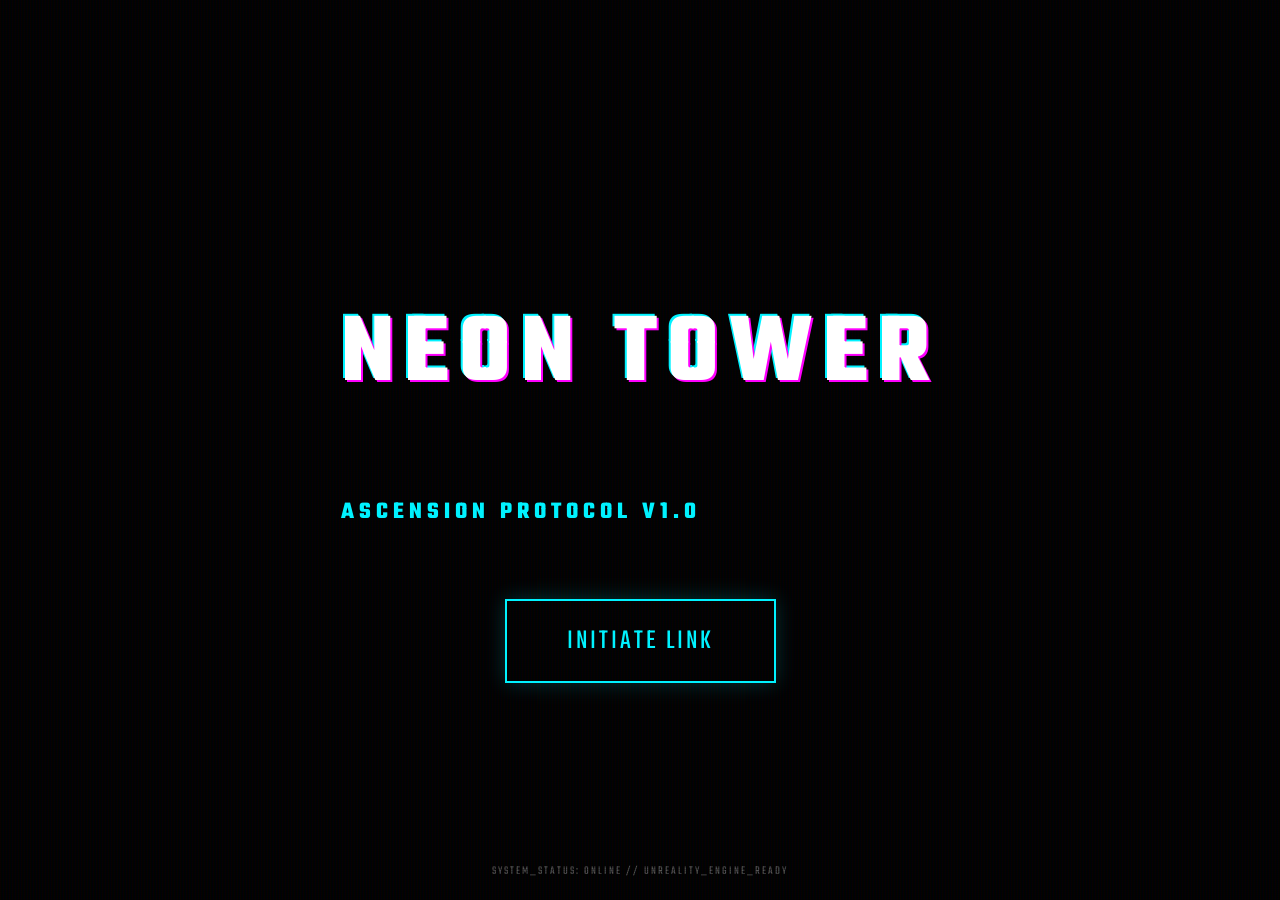
==== commit 3f4a4595: "story rewrite" ====
--- a/index.html
+++ b/index.html
@@ -5,12 +5,16 @@
     <meta charset="UTF-8">
     <meta name="viewport" content="width=1280">
     <title>NEON TOWER: FINAL</title>
-    <link rel="stylesheet" href="style.css?v=2">
+    <link rel="stylesheet" href="css/core.css">
+    <link rel="stylesheet" href="css/hud.css">
+    <link rel="stylesheet" href="css/ui.css">
+    <link rel="stylesheet" href="css/modules.css">
     <script src="https://cdnjs.cloudflare.com/ajax/libs/three.js/r128/three.min.js"></script>
 </head>
 
 <body>
 
+    <div id="vfx-overlay"></div>
     <div id="rotate-warning">
         <h1>⚠ SYSTEM ERROR ⚠</h1>
         <p>PLEASE ROTATE DEVICE<br>TO LANDSCAPE MODE</p>
@@ -36,6 +40,7 @@
         </div>
 
         <div id="buff-container"></div>
+        <div id="minion-ui-container"></div>
 
 
 
@@ -176,6 +181,24 @@
                         </div>
                         <div class="iap-price-btn" style="background: #ff0000; color: #fff;">BREACH</div>
                     </div>
+
+                    <!-- OVERLORD CARD -->
+                    <div class="iap-card elite" onclick="game.buyOverlord()" onmouseenter="game.previewIAP('overlord')"
+                        onmouseleave="game.previewIAP(null)"
+                        style="border-color: #ffd700; background: linear-gradient(135deg, #443300, #000);">
+                        <div class="iap-tag" style="background: #ffd700; color: #000;">GAME BREAKER</div>
+                        <div class="iap-title" style="color: #ffd700;">OVERLORD PROTOCOL</div>
+                        <div class="iap-icon-box">
+                            <div class="crown-icon" style="filter: hue-rotate(45deg);"></div>
+                        </div>
+                        <div class="iap-benefits">
+                            <span style="color:#ffd700;">👑 +1 MAX SUMMONS</span>
+                            <span>PERMANENT UPGRADE</span>
+                            <span>BREAK THE LIMITS</span>
+                        </div>
+                        <div class="iap-price-btn">$49.99</div>
+                    </div>
+
                     <div class="iap-card elite" onclick="game.buyNeonPrime()"
                         onmouseenter="game.previewIAP('neon_prime')" onmouseleave="game.previewIAP(null)">
                         <div class="iap-tag">BEST VALUE</div>
@@ -219,6 +242,13 @@
                         <div class="iap-price-btn">$1.99</div>
                     </div>
 
+                    <!-- DEV TOOL -->
+                    <div class="iap-card" onclick="game.unlockMaxSummons()" style="border-color:#fff; opacity:0.7;">
+                        <div class="iap-title">DEV: UNLOCK 99</div>
+                        <div class="iap-desc">God Mode: Max Summons = 99</div>
+                        <div class="iap-price-btn" style="background:#444;">FREE</div>
+                    </div>
+
                     <!-- BANK -->
                     <div class="iap-section-title" style="margin-top:30px;">CREDIT BANK</div>
                     <div class="iap-row-container">
@@ -249,10 +279,21 @@
     </div>
 
     <!-- MAIN START SCREEN (Unchanged) -->
-    <div id="start-screen" class="screen active">
-        <h1 class="glitch-title">NEON TOWER</h1>
-        <h2 class="sub-title">ASCENSION PROTOCOL V0.2</h2>
-        <button class="btn" onclick="game.startRun()">INITIATE RUN</button>
+    <!-- MAIN START SCREEN (AAA) -->
+    <div id="start-screen" class="screen active"
+        style="display:flex; flex-direction:column; align-items:center; justify-content:center;">
+        <div class="aaa-title-wrapper">
+            <h1 class="aaa-title">NEON TOWER</h1>
+            <h2 class="aaa-subtitle">ASCENSION PROTOCOL V1.0</h2>
+        </div>
+        <button class="aaa-btn" onclick="game.playIntroSequence()">INITIATE LINK</button>
+        <div style="position:absolute; bottom:20px; color:#555; font-size:12px; letter-spacing:2px;">SYSTEM_STATUS:
+            ONLINE // UNREALITY_ENGINE_READY</div>
+    </div>
+
+    <!-- INTRO SEQUENCE OVERLAY -->
+    <div id="intro-overlay" onclick="game.handleIntroClick()" style="cursor:pointer;">
+        <div id="intro-text-container" style="display:flex; flex-direction:column; width:100%; max-width:900px;"></div>
     </div>
 
     <div id="class-screen" class="screen">
@@ -409,10 +450,11 @@
                     </div>
                 </div>
                 <div class="unlock-item">
-                    <span class="unlock-icon">🧠</span>
+                    <span class="unlock-icon">☠️</span>
                     <div class="unlock-info">
-                        <div class="unlock-name">SYSTEM STABILITY</div>
-                        <div class="unlock-detail">Neural sync complete. Full resource restoration.</div>
+                        <div class="unlock-name">SYSTEM CORRUPTION</div>
+                        <div class="unlock-detail">Warning: Perks may now appear corrupted. High risk, high reward.
+                        </div>
                     </div>
                 </div>
                 <div class="unlock-item">
@@ -519,10 +561,14 @@
     <script src="js/data/story.js"></script>
     <script src="js/data/classes.js"></script>
 
-    <!-- ENGINE -->
+    <!-- CORE ENGINE (Modularized) -->
     <script src="js/engine/core.js"></script>
-    <script src="js/engine/models.js"></script>
     <script src="js/engine/vfx.js"></script>
+    <!-- MODELS (Split) -->
+    <script src="js/models/base.js"></script>
+    <script src="js/models/player.js"></script>
+    <script src="js/models/enemies.js"></script>
+    <script src="js/models/bosses.js"></script>
 
     <!-- GAME -->
     <script src="js/game/unit.js"></script>
@@ -536,6 +582,7 @@
     <script src="js/game/systems/dialogue.js"></script>
     <script src="js/game/systems/tutorial.js"></script>
     <script src="js/game/systems/iap.js"></script>
+    <script src="js/game/systems/admin.js"></script>
     <script src="js/game/ui.js"></script>
 
     <script>
@@ -544,10 +591,13 @@
             // Initialize engine once all scripts are loaded
             engine.init();
 
+            // Initialize Admin System
+            game.admin = new AdminSystem(game);
+
             const tutorialCompleted = localStorage.getItem('tutorialCompleted');
-            // Auto-start if tutorial needs to be shown
+            // Auto-start if tutorial needs to be shown (Intro First)
             if (!tutorialCompleted) {
-                setTimeout(() => game.startRun(), 500);
+                setTimeout(() => game.playIntroSequence(), 500);
             }
         });
     </script>
--- a/css/core.css
+++ b/css/core.css
@@ -0,0 +1,41 @@
+@import url('https://fonts.googleapis.com/css2?family=Teko:wght@400;600&display=swap');
+
+html,
+body {
+    margin: 0;
+    padding: 0;
+    width: 100vw;
+    height: 100vh;
+    /* Fallback */
+    height: 100dvh;
+    /* Dynamic Viewport for Mobile */
+    overflow: hidden;
+    background: #000;
+    /* Match intro background to blend bars */
+    font-family: 'Teko', sans-serif;
+    color: white;
+
+    /* DISABLE SELECTION */
+    -webkit-user-select: none;
+    -moz-user-select: none;
+    -ms-user-select: none;
+    user-select: none;
+
+    /* PREVENT BLUE TAP HIGHLIGHT ON MOBILE */
+    -webkit-tap-highlight-color: transparent;
+}
+
+* {
+    box-sizing: border-box;
+}
+
+#vfx-overlay {
+    position: absolute;
+    top: 0;
+    left: 0;
+    width: 100%;
+    height: 100%;
+    pointer-events: none;
+    z-index: 9000;
+    mix-blend-mode: screen;
+}
--- a/css/hud.css
+++ b/css/hud.css
@@ -0,0 +1,245 @@
+/* --- HUD LAYOUT --- */
+.screen {
+    position: absolute;
+    top: 0;
+    left: 0;
+    width: 100%;
+    height: 100%;
+    display: flex;
+    flex-direction: column;
+    align-items: center;
+    justify-content: flex-start;
+    background: rgba(0, 0, 0, 0.9);
+    z-index: 100;
+    /* Increased to be above controls */
+    transition: opacity 0.3s;
+    pointer-events: none;
+    opacity: 0;
+    overflow-y: auto;
+    overflow-x: hidden;
+}
+
+#shop-screen,
+#iap-screen,
+#inventory-screen {
+    overflow: hidden;
+    /* Sidebar layout handles scrolling */
+}
+
+.screen.active {
+    pointer-events: auto;
+    opacity: 1;
+}
+
+#start-screen {
+    justify-content: center;
+}
+
+.glitch-title {
+    font-size: 80px;
+    margin: 0;
+    color: #00f2ff;
+    text-shadow: 0 0 30px #00f2ff;
+    letter-spacing: 5px;
+}
+
+.sub-title {
+    color: #888;
+    letter-spacing: 2px;
+}
+
+.screen-title {
+    font-size: 50px;
+    color: #ffe600;
+    text-shadow: 0 0 20px #ffaa00;
+    letter-spacing: 3px;
+}
+
+/* --- HUD BARS --- */
+#top-ui {
+    position: absolute;
+    top: 0;
+    width: 100%;
+    display: flex;
+    justify-content: space-between;
+    padding: 20px 40px;
+    box-sizing: border-box;
+    z-index: 5;
+}
+
+.stat-box {
+    background: rgba(0, 0, 0, 0.7);
+    border: 1px solid #444;
+    padding: 5px 25px;
+    font-size: 32px;
+    transform: skewX(-15deg);
+    display: flex;
+    gap: 10px;
+}
+
+#floor-display {
+    color: #ffaa00;
+    border-color: #ffaa00;
+}
+
+#gold-display {
+    color: #ffe600;
+    border-color: #ffe600;
+}
+
+/* --- BUFF ICONS --- */
+#buff-container {
+    position: absolute;
+    top: 90px;
+    left: 20px;
+    display: flex;
+    flex-wrap: wrap;
+    gap: 6px;
+    max-width: 300px;
+    z-index: 10;
+}
+
+.buff-icon {
+    width: 36px;
+    height: 36px;
+    background: rgba(0, 0, 0, 0.8);
+    border: 2px solid #555;
+    border-radius: 4px;
+    display: flex;
+    align-items: center;
+    justify-content: center;
+    position: relative;
+    font-size: 16px;
+    cursor: default;
+    transition: transform 0.1s, border-color 0.2s;
+}
+
+.buff-icon:hover {
+    transform: scale(1.15);
+    border-color: #fff;
+    z-index: 20;
+}
+
+.buff-icon .buff-emoji {
+    font-size: 18px;
+}
+
+.buff-icon .buff-stack {
+    position: absolute;
+    bottom: -2px;
+    right: -2px;
+    background: #ff0055;
+    color: #fff;
+    font-size: 10px;
+    font-weight: bold;
+    padding: 1px 4px;
+    border-radius: 3px;
+    min-width: 12px;
+    text-align: center;
+}
+
+.buff-icon .buff-tooltip {
+    display: none;
+    position: absolute;
+    bottom: 100%;
+    left: 50%;
+    transform: translateX(-50%);
+    background: rgba(0, 0, 0, 0.95);
+    border: 1px solid #00f2ff;
+    padding: 6px 10px;
+    white-space: nowrap;
+    font-size: 12px;
+    color: #fff;
+    border-radius: 4px;
+    margin-bottom: 5px;
+    z-index: 100;
+}
+
+.buff-icon:hover .buff-tooltip {
+    display: block;
+}
+
+.buff-tooltip .buff-name {
+    color: #ffe600;
+    font-weight: bold;
+}
+
+.buff-tooltip .buff-value {
+    color: #00f2ff;
+}
+
+.unit-hud {
+    position: absolute;
+    width: 350px;
+    z-index: 5;
+}
+
+#p-wrapper {
+    bottom: 30px;
+    left: 30px;
+}
+
+#e-wrapper {
+    top: 90px;
+    right: 30px;
+}
+
+.hp-label {
+    font-size: 22px;
+    color: #aaa;
+    margin-bottom: 2px;
+    letter-spacing: 1px;
+}
+
+/* NEW BAR STYLES */
+.bar-container {
+    width: 100%;
+    height: 24px;
+    background: #111;
+    border: 1px solid #444;
+    transform: skewX(-20deg);
+    position: relative;
+    margin-bottom: 5px;
+    box-shadow: 0 0 10px rgba(0, 0, 0, 0.5);
+}
+
+.bar-fill {
+    height: 100%;
+    width: 100%;
+    transition: width 0.2s linear;
+}
+
+.hp-fill {
+    background: #ff0055;
+    box-shadow: 0 0 15px #ff0055;
+}
+
+#p-hp-fill {
+    background: #00f2ff;
+    box-shadow: 0 0 15px #00f2ff;
+}
+
+.mana-fill {
+    background: #0088ff;
+    box-shadow: 0 0 10px #0088ff;
+}
+
+/* NUMERICAL OVERLAY */
+.overlay-text {
+    position: absolute;
+    top: 0;
+    left: 0;
+    width: 100%;
+    height: 100%;
+    display: flex;
+    align-items: center;
+    justify-content: center;
+    font-size: 18px;
+    color: white;
+    text-shadow: 1px 1px 2px black;
+    transform: skewX(20deg);
+    /* Counter-skew text */
+    z-index: 2;
+}
+
+/* --- CONTROLS --- */
--- a/css/ui.css
+++ b/css/ui.css
@@ -0,0 +1,526 @@
+#battle-controls {
+    position: absolute;
+    bottom: 30px;
+    width: 100%;
+    text-align: center;
+    padding-left: 80px;
+    /* Slight shift to right */
+    box-sizing: border-box;
+    pointer-events: none;
+    opacity: 0;
+    transition: 0.3s;
+    transform: translateY(20px);
+    z-index: 15;
+    /* Above HUD, below screens */
+}
+
+#battle-controls.active {
+    opacity: 1;
+    transform: translateY(0);
+    pointer-events: auto;
+}
+
+.btn {
+    background: rgba(0, 0, 0, 0.8);
+    border: 2px solid #fff;
+    color: #fff;
+    font-family: 'Teko';
+    padding: 10px 40px;
+    margin: 0 10px;
+    cursor: pointer;
+    transition: 0.2s;
+    clip-path: polygon(10% 0, 100% 0, 100% 70%, 90% 100%, 0 100%, 0 30%);
+}
+
+.btn:hover {
+    background: #fff;
+    color: #000;
+    box-shadow: 0 0 20px #fff;
+}
+
+.btn-name {
+    font-size: 26px;
+    font-weight: bold;
+}
+
+.btn-cost {
+    font-size: 18px;
+    color: #00f2ff;
+}
+
+.btn-buff {
+    border-color: #ffe600;
+}
+
+.btn-buff .btn-name {
+    color: #ffe600;
+}
+
+.btn-buff:hover {
+    background: #ffe600;
+    color: #000;
+    box-shadow: 0 0 20px #ffe600;
+}
+
+.btn-buff.on-cooldown {
+    opacity: 0.5;
+    border-color: #555;
+}
+
+.btn-buff.on-cooldown .btn-name {
+    color: #555;
+}
+
+/* --- SHOP & CARDS --- */
+.card-container {
+    display: flex;
+    gap: 20px;
+    flex-wrap: wrap;
+    justify-content: center;
+}
+
+.perk-card {
+    width: 200px;
+    height: 280px;
+    background: linear-gradient(180deg, #222 0%, #111 100%);
+    border: 1px solid #555;
+    padding: 15px;
+    cursor: pointer;
+    text-align: center;
+    transition: 0.3s;
+}
+
+.perk-card:hover {
+    border-color: #ffe600;
+    transform: scale(1.05);
+}
+
+.perk-title {
+    font-size: 26px;
+    color: #ffe600;
+    margin-bottom: 10px;
+}
+
+.perk-desc {
+    font-size: 18px;
+    color: #ccc;
+}
+
+.shop-layout {
+    display: flex;
+    flex-direction: row;
+    width: 100%;
+    height: 100%;
+    box-sizing: border-box;
+    align-items: stretch;
+}
+
+.shop-sidebar {
+    width: 250px;
+    flex-shrink: 0;
+    display: flex;
+    flex-direction: column;
+    justify-content: space-between;
+    background: rgba(0, 0, 0, 0.4);
+    border-right: 1px solid rgba(255, 255, 255, 0.1);
+    padding: 30px;
+    text-align: left;
+}
+
+.shop-sidebar-top {
+    display: flex;
+    flex-direction: column;
+    gap: 15px;
+}
+
+.shop-title {
+    font-size: 42px;
+    color: #ffe600;
+    margin: 0;
+    line-height: 1;
+    text-shadow: 0 0 15px rgba(255, 230, 0, 0.5);
+}
+
+#shop-tier-box {
+    margin-top: 10px;
+}
+
+#shop-tier-label {
+    font-size: 24px;
+    color: #fff;
+    font-weight: bold;
+    letter-spacing: 1px;
+}
+
+#shop-player-stats {
+    font-size: 16px;
+    color: #ccc;
+    margin-top: 5px;
+    font-family: 'Courier New', monospace;
+}
+
+.shop-sidebar-bottom {
+    display: flex;
+    flex-direction: column;
+    gap: 20px;
+}
+
+.shop-credit-display {
+    font-size: 32px;
+    color: #ffe600;
+    font-weight: bold;
+    text-shadow: 0 0 10px rgba(255, 230, 0, 0.3);
+}
+
+.big-next-btn {
+    width: 100%;
+    height: 80px;
+    background: transparent;
+    border: 3px solid #ffe600;
+    color: #ffe600;
+    font-size: 28px;
+    font-weight: bold;
+    cursor: pointer;
+    transition: all 0.2s;
+    text-transform: uppercase;
+    display: flex;
+    align-items: center;
+    justify-content: center;
+}
+
+.big-next-btn:hover {
+    background: #ffe600;
+    color: #000;
+    box-shadow: 0 0 30px rgba(255, 230, 0, 0.4);
+}
+
+.shop-content {
+    flex: 1;
+    overflow-y: auto;
+    padding: 30px;
+    height: 100%;
+    box-sizing: border-box;
+}
+
+.shop-content::-webkit-scrollbar {
+    width: 8px;
+}
+
+.shop-content::-webkit-scrollbar-track {
+    background: rgba(0, 0, 0, 0.2);
+}
+
+.shop-content::-webkit-scrollbar-thumb {
+    background: #ffe600;
+    border-radius: 4px;
+}
+
+.shop-grid {
+    display: grid;
+    grid-template-columns: repeat(auto-fill, minmax(280px, 1fr));
+    gap: 25px;
+    width: 100%;
+}
+
+.shop-header {
+    font-size: 28px;
+    color: #fff;
+    margin: 30px 0 15px 0;
+    text-transform: uppercase;
+    letter-spacing: 2px;
+    border-bottom: 2px solid rgba(255, 255, 255, 0.1);
+    padding-bottom: 5px;
+    display: flex;
+    align-items: center;
+    gap: 10px;
+}
+
+.shop-item {
+    background: rgba(30, 30, 30, 0.9);
+    border: 1px solid #777;
+    padding: 15px;
+    display: flex;
+    justify-content: space-between;
+    align-items: center;
+    cursor: pointer;
+    min-height: 80px;
+    box-sizing: border-box;
+    transition: all 0.2s;
+}
+
+.shop-item:hover,
+.shop-item:active {
+    background: #ffe600;
+    color: #000;
+}
+
+.cost {
+    font-weight: bold;
+}
+
+/* Base Shop Item Styles (Desktop) */
+.shop-name {
+    font-size: 20px;
+    white-space: nowrap;
+    overflow: hidden;
+    text-overflow: ellipsis;
+}
+
+.shop-level {
+    font-size: 12px;
+    color: #00f2ff;
+    margin-left: 5px;
+}
+
+.shop-desc {
+    font-size: 13px;
+    color: #ccc;
+    margin-top: 3px;
+    white-space: nowrap;
+    overflow: hidden;
+    text-overflow: ellipsis;
+}
+
+.shop-cost {
+    font-weight: bold;
+    font-size: 20px;
+    margin-left: 15px;
+    white-space: nowrap;
+}
+
+/* Mobile / Compact Landscape Adjustment */
+/* Mobile / Compact Landscape Adjustment */
+
+/* --- MINION HEALTH BARS --- */
+#minion-ui-container {
+    position: absolute;
+    top: 0;
+    left: 0;
+    width: 100%;
+    height: 100%;
+    pointer-events: none;
+    z-index: 10;
+}
+
+.minion-hp-bar {
+    position: absolute;
+    width: 40px;
+    height: 6px;
+    background: rgba(0, 0, 0, 0.8);
+    border: 1px solid #555;
+    border-radius: 2px;
+    transform: translate(-50%, -100%);
+    opacity: 0.9;
+    box-shadow: 0 0 5px rgba(0, 0, 0, 0.5);
+    transition: opacity 0.3s;
+}
+
+.minion-hp-fill {
+    height: 100%;
+    background: #00ffaa;
+    width: 100%;
+    transition: width 0.2s;
+}
+
+.minion-name {
+    position: absolute;
+    top: -14px;
+    left: 50%;
+    transform: translateX(-50%);
+    font-size: 10px;
+    color: #fff;
+    text-shadow: 0 0 4px #000;
+    white-space: nowrap;
+    font-family: 'Teko', sans-serif;
+    letter-spacing: 0.5px;
+}
+
+/* --- AAA MAIN MENU --- */
+#start-screen {
+    background: #000;
+    overflow: hidden;
+}
+
+#start-screen::before {
+    content: "";
+    position: absolute;
+    top: 0;
+    left: 0;
+    width: 100%;
+    height: 100%;
+    background:
+        linear-gradient(rgba(18, 16, 16, 0) 50%, rgba(0, 0, 0, 0.25) 50%),
+        linear-gradient(90deg, rgba(255, 0, 0, 0.06), rgba(0, 255, 0, 0.02), rgba(0, 0, 255, 0.06));
+    background-size: 100% 2px, 3px 100%;
+    pointer-events: none;
+    z-index: 1;
+}
+
+.aaa-title-wrapper {
+    position: relative;
+    z-index: 2;
+    margin-bottom: 50px;
+}
+
+.aaa-title {
+    font-size: 100px;
+    font-weight: 900;
+    color: #fff;
+    text-transform: uppercase;
+    letter-spacing: 10px;
+    position: relative;
+    text-shadow: 2px 2px 0px #ff00ff, -2px -2px 0px #00f2ff;
+    animation: glitch-skew 1s infinite alternate-reverse;
+}
+
+.aaa-subtitle {
+    font-size: 24px;
+    color: #00f2ff;
+    letter-spacing: 5px;
+    margin-top: 10px;
+    text-transform: uppercase;
+    animation: pulse-glow 2s infinite;
+}
+
+.aaa-btn {
+    position: relative;
+    z-index: 5;
+    background: transparent;
+    border: 2px solid #00f2ff;
+    color: #00f2ff;
+    font-size: 28px;
+    padding: 20px 60px;
+    letter-spacing: 3px;
+    text-transform: uppercase;
+    cursor: pointer;
+    overflow: hidden;
+    transition: 0.3s;
+    font-family: 'Teko', sans-serif;
+    box-shadow: 0 0 20px rgba(0, 242, 255, 0.2);
+}
+
+.aaa-btn::before {
+    content: '';
+    position: absolute;
+    top: 0;
+    left: -100%;
+    width: 100%;
+    height: 100%;
+    background: #00f2ff;
+    transition: 0.3s;
+    z-index: -1;
+}
+
+.aaa-btn:hover {
+    color: #000;
+    box-shadow: 0 0 50px rgba(0, 242, 255, 0.6);
+}
+
+.aaa-btn:hover::before {
+    left: 0;
+}
+
+/* INTRO TERMINAL */
+#intro-overlay {
+    position: fixed;
+    top: 0;
+    left: 0;
+    width: 100%;
+    height: 100%;
+    background: #000;
+    z-index: 2000;
+    display: none;
+    flex-direction: column;
+    align-items: center;
+    justify-content: center;
+    font-family: 'Courier New', monospace;
+    padding: 50px;
+    box-sizing: border-box;
+}
+
+.terminal-line {
+    width: 100%;
+    max-width: 800px;
+    color: #00ff00;
+    font-size: 20px;
+    margin-bottom: 10px;
+    opacity: 0;
+    text-align: left;
+}
+
+.terminal-line.active {
+    opacity: 1;
+}
+
+.terminal-line.system {
+    color: #00f2ff;
+}
+
+.terminal-line.error {
+    color: #ff0000;
+}
+
+.terminal-line.player {
+    color: #fff;
+    font-style: italic;
+}
+
+.cursor {
+    display: inline-block;
+    width: 10px;
+    height: 20px;
+    background: #00ff00;
+    animation: blink 1s infinite;
+    vertical-align: middle;
+}
+
+@keyframes glitch-skew {
+    0% {
+        transform: skew(0deg);
+    }
+
+    10% {
+        transform: skew(-2deg);
+    }
+
+    20% {
+        transform: skew(2deg);
+    }
+
+    30% {
+        transform: skew(0deg);
+    }
+
+    100% {
+        transform: skew(0deg);
+    }
+}
+
+@keyframes pulse-glow {
+    0% {
+        opacity: 0.7;
+        text-shadow: 0 0 10px #00f2ff;
+    }
+
+    50% {
+        opacity: 1;
+        text-shadow: 0 0 30px #00f2ff;
+    }
+
+    100% {
+        opacity: 0.7;
+        text-shadow: 0 0 10px #00f2ff;
+    }
+}
+
+@keyframes blink {
+
+    0%,
+    100% {
+        opacity: 1;
+    }
+
+    50% {
+        opacity: 0;
+    }
+}
--- a/css/modules.css
+++ b/css/modules.css
@@ -0,0 +1,3093 @@
+@media (max-width: 900px) {
+
+    /* STACK DASHBOARD */
+    .inv-dashboard {
+        flex-direction: column;
+        overflow-y: auto;
+        padding: 10px;
+    }
+
+    .inv-col {
+        width: 100% !important;
+        /* Full width columns */
+        border: none;
+        border-bottom: 1px solid rgba(255, 255, 255, 0.1);
+        margin-bottom: 10px;
+        padding: 15px;
+    }
+
+    .inv-hero-panel {
+        border-left: 2px solid #00f2ff;
+        order: 2;
+    }
+
+    /* Stats second */
+    .inv-paperdoll {
+        order: 1;
+        min-height: 250px;
+    }
+
+    /* Paperdoll first */
+    .inv-vault {
+        border-right: none;
+        overflow: visible;
+        order: 3;
+        padding-bottom: 80px;
+    }
+
+    .paperdoll-container {
+        max-width: 100%;
+        flex-direction: row;
+        gap: 10px;
+    }
+
+    .big-slot {
+        max-width: 150px;
+        height: 80px;
+    }
+
+    .shop-sidebar,
+    .iap-sidebar {
+        width: 180px;
+        /* Shrink Sidebars */
+        padding: 15px;
+    }
+
+    .shop-title,
+    .screen-title {
+        font-size: 30px;
+        /* Smaller Title */
+    }
+
+    #shop-tier-label {
+        font-size: 18px;
+    }
+
+    .shop-credit-display {
+        font-size: 22px;
+    }
+
+    .big-next-btn {
+        height: 50px;
+        font-size: 18px;
+    }
+
+    /* Grids */
+    .shop-grid,
+    .iap-grid,
+    .inventory-grid {
+        grid-template-columns: repeat(auto-fill, minmax(100px, 1fr));
+        /* Dense grid for mobile */
+        gap: 10px;
+    }
+
+    /* Items */
+    .shop-item,
+    .iap-card,
+    .inventory-item {
+        min-height: 50px;
+        height: auto;
+        /* Allow shrinking */
+        padding: 5px;
+    }
+
+    .shop-name,
+    .iap-title,
+    .inv-item-name {
+        font-size: 16px;
+    }
+
+    .shop-level {
+        font-size: 10px;
+    }
+
+    .shop-desc,
+    .iap-desc,
+    .item-stat-label,
+    .inv-item-sub {
+        font-size: 11px;
+    }
+
+    .shop-cost,
+    .iap-price-btn,
+    .item-stat-val,
+    .inv-item-stat {
+        font-size: 16px;
+        margin-left: 10px;
+    }
+
+    .shop-header,
+    .iap-section-title,
+    .inv-header {
+        font-size: 20px;
+        margin: 15px 0 5px 0;
+    }
+}
+
+/* Mobile Landscape / Short Screen Fix */
+@media (max-height: 500px) and (max-width: 900px) {
+
+    .shop-layout,
+    .iap-layout,
+    .inventory-layout {
+        padding: 5px 10px;
+        /* Minimal padding */
+    }
+
+    .shop-sidebar,
+    .iap-sidebar,
+    .inv-sidebar {
+        width: 160px;
+        padding: 10px;
+    }
+
+    .shop-title,
+    .screen-title {
+        font-size: 24px;
+    }
+
+    .shop-header,
+    .iap-section-title,
+    .inv-header {
+        margin: 10px 0 5px 0;
+        font-size: 18px;
+    }
+
+    .shop-sidebar-top,
+    .iap-sidebar-top,
+    .inv-sidebar-top {
+        gap: 5px;
+    }
+
+    .shop-sidebar-bottom,
+    .iap-sidebar-bottom,
+    .inv-sidebar-bottom {
+        gap: 10px;
+    }
+
+    .big-next-btn {
+        height: 40px;
+        font-size: 16px;
+    }
+
+    .shop-item,
+    .iap-card,
+    .inventory-item {
+        min-height: 44px;
+        height: auto;
+        /* Compact items */
+        padding: 5px 10px;
+    }
+
+    .shop-name,
+    .iap-title,
+    .inv-item-name {
+        font-size: 14px;
+    }
+
+    .shop-desc,
+    .iap-desc,
+    .item-stat-label,
+    .inv-item-sub {
+        display: none;
+        /* Hide description on super short screens if needed, or make very small */
+    }
+
+    /* Hide descriptions */
+    .shop-cost,
+    .iap-price-btn,
+    .item-stat-val,
+    .inv-item-stat {
+        font-size: 14px;
+    }
+}
+
+.shop-item:hover .cost,
+.shop-item:active .cost {
+    color: #000;
+}
+
+.next-btn {
+    margin-top: 10px;
+    border-color: #ffaa00;
+    color: #ffaa00;
+    font-size: 18px;
+    padding: 8px 15px;
+    min-height: auto;
+}
+
+.next-btn:hover,
+.next-btn:active {
+    background: #ffaa00;
+}
+
+.dmg-float {
+    position: absolute;
+    font-size: 40px;
+    font-weight: bold;
+    pointer-events: none;
+    animation: floatUp 0.6s forwards;
+    text-shadow: 0 0 5px #000;
+    z-index: 20;
+    text-align: center;
+    white-space: nowrap;
+}
+
+@keyframes floatUp {
+    0% {
+        opacity: 1;
+        transform: translate(-50%, 0) scale(0.5);
+    }
+
+    100% {
+        opacity: 0;
+        transform: translate(-50%, -80px) scale(1.2);
+    }
+}
+
+@keyframes mutationFlash {
+
+    0%,
+    100% {
+        background: rgba(255, 0, 0, 0.2);
+        box-shadow: 0 0 15px rgba(255, 0, 0, 0.4);
+    }
+
+    50% {
+        background: rgba(255, 0, 0, 0.5);
+        box-shadow: 0 0 25px rgba(255, 0, 0, 0.8);
+    }
+}
+
+.mutation-active {
+    animation: mutationFlash 2s infinite ease-in-out;
+}
+
+/* --- IAP SHOP STYLES --- */
+#iap-btn {
+    position: fixed;
+    top: 50%;
+    right: 10px;
+    transform: translateY(-50%);
+    width: 64px;
+    height: 64px;
+    border-radius: 16px;
+    background: linear-gradient(135deg, rgba(80, 0, 120, 0.85), rgba(200, 0, 100, 0.85));
+    border: 2px solid rgba(255, 255, 255, 0.5);
+    cursor: pointer;
+    z-index: 100;
+    box-shadow: 0 0 20px rgba(191, 0, 255, 0.4), inset 0 0 10px rgba(255, 255, 255, 0.2);
+    display: flex;
+    align-items: center;
+    justify-content: center;
+    transition: all 0.3s cubic-bezier(0.175, 0.885, 0.32, 1.275);
+    backdrop-filter: blur(8px);
+    animation: iapFloat 4s ease-in-out infinite;
+}
+
+#iap-btn svg {
+    filter: drop-shadow(0 0 4px rgba(255, 255, 255, 0.6));
+    transition: transform 0.3s;
+}
+
+#iap-btn:hover {
+    transform: translateY(-50%) scale(1.15) rotate(3deg);
+    box-shadow: 0 0 40px rgba(255, 0, 255, 0.8), inset 0 0 20px rgba(255, 255, 255, 0.4);
+    background: linear-gradient(135deg, rgba(120, 0, 180, 0.9), rgba(255, 0, 120, 0.9));
+    border-color: #fff;
+}
+
+#iap-btn:hover svg {
+    transform: scale(1.1);
+}
+
+
+
+#iap-btn:active {
+    transform: translateY(-50%) scale(0.95);
+}
+
+@keyframes iapFloat {
+
+    0%,
+    100% {
+        transform: translateY(-50%);
+        box-shadow: 0 0 20px rgba(191, 0, 255, 0.4);
+    }
+
+    50% {
+        transform: translateY(-55%);
+        box-shadow: 0 0 35px rgba(255, 0, 170, 0.7);
+    }
+}
+
+.iap-grid-layout {
+    display: flex;
+    gap: 20px;
+    width: 100%;
+    max-width: 1000px;
+    justify-content: center;
+    align-items: flex-start;
+    flex-wrap: wrap;
+    margin-top: 20px;
+    padding-bottom: 80px;
+    /* Space for scrolling on mobile */
+}
+
+.iap-col {
+    flex: 1;
+    min-width: 300px;
+    max-width: 340px;
+    display: flex;
+    flex-direction: column;
+    gap: 15px;
+}
+
+.iap-col.featured {
+    transform: scale(1.02);
+    z-index: 5;
+}
+
+/* Mobile Response */
+@media (max-width: 800px) {
+    .iap-col {
+        min-width: 100%;
+        max-width: 100%;
+    }
+
+    .iap-col.featured {
+        transform: none;
+        box-shadow: 0 0 20px rgba(0, 0, 0, 0.5);
+        margin-bottom: 20px;
+    }
+
+    .iap-card {
+        padding: 15px;
+    }
+
+    .iap-title {
+        font-size: 20px;
+    }
+
+    .iap-desc {
+        font-size: 13px;
+    }
+
+    .screen-title {
+        font-size: 32px !important;
+    }
+}
+
+.iap-header {
+    margin: 0;
+    padding: 10px;
+    background: rgba(0, 0, 0, 0.6);
+    text-align: center;
+    border: 1px solid rgba(255, 255, 255, 0.1);
+    letter-spacing: 2px;
+    text-transform: uppercase;
+    font-size: 18px;
+}
+
+.iap-col:nth-child(1) .iap-header {
+    color: #ffd700;
+}
+
+.iap-col:nth-child(2) .iap-header {
+    color: #00f2ff;
+}
+
+.iap-col:nth-child(3) .iap-header {
+    color: #0f0;
+}
+
+.iap-card {
+    background: rgba(30, 30, 40, 0.85);
+    border: 1px solid #555;
+    padding: 20px;
+    border-radius: 8px;
+    position: relative;
+    transition: all 0.2s;
+    overflow: hidden;
+    cursor: pointer;
+    display: flex;
+    flex-direction: column;
+    align-items: center;
+    text-align: center;
+}
+
+.iap-card:hover {
+    border-color: #fff;
+    background: rgba(50, 50, 70, 0.95);
+    transform: translateY(-3px);
+    box-shadow: 0 5px 20px rgba(0, 0, 0, 0.5);
+}
+
+.iap-card::before {
+    content: '';
+    position: absolute;
+    top: 0;
+    left: 0;
+    width: 100%;
+    height: 4px;
+    background: linear-gradient(90deg, transparent, rgba(255, 255, 255, 0.2), transparent);
+}
+
+/* --- MODAL SYSTEM --- */
+.modal-overlay {
+    position: fixed;
+    top: 0;
+    left: 0;
+    width: 100%;
+    height: 100%;
+    background: rgba(0, 0, 0, 0.8);
+    z-index: 200;
+    display: flex;
+    justify-content: center;
+    align-items: center;
+    opacity: 0;
+    pointer-events: none;
+    transition: opacity 0.3s;
+}
+
+.modal-overlay.active {
+    opacity: 1;
+    pointer-events: auto;
+}
+
+.modal-box {
+    background: #111;
+    border: 2px solid #fff;
+    padding: 30px;
+    width: 90%;
+    max-width: 500px;
+    text-align: center;
+    box-shadow: 0 0 50px rgba(0, 0, 0, 0.8);
+    position: relative;
+}
+
+#modal-actions {
+    margin-top: 20px;
+    display: flex;
+    justify-content: center;
+    gap: 20px;
+}
+
+.btn-secondary {
+    background: #333;
+    border-color: #666;
+    color: #aaa;
+}
+
+.btn-secondary:hover {
+    background: #444;
+    color: #fff;
+}
+
+/* --- INVENTORY STYLES --- */
+.inventory-layout {
+    display: flex;
+    width: 100%;
+    max-width: 1200px;
+    height: 85%;
+    padding: 10px;
+    gap: 20px;
+}
+
+.inv-col {
+    display: flex;
+    flex-direction: column;
+    gap: 15px;
+}
+
+.inv-side {
+    flex: 1;
+    min-width: 250px;
+}
+
+.inv-main {
+    flex: 1.5;
+    border-left: 1px solid #333;
+    border-right: 1px solid #333;
+    padding: 0 15px;
+}
+
+.inventory-grid {
+    display: flex;
+    flex-wrap: wrap;
+    gap: 8px;
+    align-content: flex-start;
+    overflow-y: auto;
+    height: 100%;
+}
+
+.stats-panel {
+    color: #ddd;
+    font-size: 14px;
+    background: rgba(0, 0, 0, 0.5);
+    padding: 10px;
+    border-radius: 5px;
+    border: 1px solid #333;
+}
+
+.details-panel {
+    flex: 1;
+    background: rgba(0, 0, 0, 0.3);
+    border: 1px solid #333;
+    padding: 20px;
+    text-align: center;
+    display: flex;
+    flex-direction: column;
+    align-items: center;
+    justify-content: center;
+}
+
+.details-placeholder {
+    color: #666;
+    font-style: italic;
+}
+
+.inv-header {
+    color: #aaa;
+    border-bottom: 1px solid #444;
+    width: 100%;
+    text-align: center;
+    margin: 0 0 10px 0;
+    padding-bottom: 5px;
+    font-size: 16px;
+    letter-spacing: 1px;
+}
+
+.equip-slot {
+    width: 100%;
+    height: 50px;
+    border: 1px dashed #555;
+    display: flex;
+    align-items: center;
+    justify-content: center;
+    color: #555;
+    cursor: pointer;
+    transition: all 0.2s;
+    background: rgba(255, 255, 255, 0.05);
+    text-transform: uppercase;
+    letter-spacing: 1px;
+    font-size: 14px;
+}
+
+.equip-slot.filled {
+    border: 1px solid #00f2ff;
+    color: #fff;
+    background: rgba(0, 242, 255, 0.1);
+    box-shadow: 0 0 10px rgba(0, 242, 255, 0.2);
+}
+
+.equip-slot:hover {
+    border-color: #fff;
+    transform: scale(1.05);
+}
+
+.inventory-item {
+    width: 60px;
+    height: 60px;
+    border: 1px solid #444;
+    background: #222;
+    margin: 5px;
+    cursor: pointer;
+    position: relative;
+    transition: all 0.1s;
+    display: flex;
+    flex-direction: column;
+    justify-content: center;
+    align-items: center;
+    overflow: hidden;
+}
+
+.item-stat-label {
+    font-size: 10px;
+    color: #aaa;
+    text-transform: uppercase;
+    line-height: 1;
+    margin-bottom: 2px;
+}
+
+.item-stat-val {
+    font-size: 16px;
+    font-weight: bold;
+    color: #fff;
+    line-height: 1;
+    text-shadow: 0 0 5px currentColor;
+}
+
+.item-type-icon {
+    font-size: 10px;
+    position: absolute;
+    top: 2px;
+    left: 2px;
+    opacity: 0.5;
+}
+
+.inv-rarity-common {
+    border-color: #888;
+    background: linear-gradient(135deg, #222, #333);
+}
+
+.inv-rarity-rare {
+    border-color: #00f2ff;
+    background: linear-gradient(135deg, #003344, #005566);
+    box-shadow: 0 0 5px #00f2ff;
+}
+
+.inv-rarity-epic {
+    border-color: #bf00ff;
+    background: linear-gradient(135deg, #330044, #550066);
+    box-shadow: 0 0 8px #bf00ff;
+}
+
+.inv-rarity-legendary {
+    border-color: #ffe600;
+    background: linear-gradient(135deg, #443300, #664400);
+    box-shadow: 0 0 12px #ffe600;
+    animation: legPulse 2s infinite;
+}
+
+.inventory-item:hover {
+    transform: scale(1.1);
+    border-color: #fff;
+    z-index: 5;
+}
+
+.inv-rarity-common {
+    border-color: #888;
+    color: #fff;
+}
+
+.inv-rarity-rare {
+    border-color: #00f2ff;
+    box-shadow: 0 0 5px #00f2ff;
+    color: #00f2ff;
+}
+
+.inv-rarity-epic {
+    border-color: #bf00ff;
+    box-shadow: 0 0 8px #bf00ff;
+    color: #bf00ff;
+}
+
+.inv-rarity-legendary {
+    border-color: #ffe600;
+    box-shadow: 0 0 12px #ffe600;
+    animation: legPulse 2s infinite;
+    color: #ffe600;
+}
+
+@keyframes legPulse {
+
+    0%,
+    100% {
+        box-shadow: 0 0 12px #ffe600;
+    }
+
+    50% {
+        box-shadow: 0 0 20px #ffaa00;
+    }
+}
+
+/* --- CRATE ANIMATION --- */
+#crate-visual {
+    animation: crateFloat 3s ease-in-out infinite;
+}
+
+@keyframes crateFloat {
+
+    0%,
+    100% {
+        transform: translateY(0);
+    }
+
+    50% {
+        transform: translateY(-20px);
+    }
+}
+
+/* Elite / Featured Card */
+.iap-card.elite {
+    border: 2px solid #ffd700;
+    background: linear-gradient(180deg, rgba(40, 30, 0, 0.9), rgba(20, 10, 0, 0.95));
+    box-shadow: 0 0 30px rgba(255, 215, 0, 0.15);
+}
+
+.iap-card.elite:hover {
+    box-shadow: 0 0 40px rgba(255, 215, 0, 0.3);
+    transform: scale(1.02);
+}
+
+.iap-tag {
+    position: absolute;
+    top: 12px;
+    right: -30px;
+    background: #ff0055;
+    width: 100px;
+    font-size: 10px;
+    font-weight: bold;
+    transform: rotate(45deg);
+    box-shadow: 0 2px 5px rgba(0, 0, 0, 0.5);
+}
+
+.iap-title {
+    font-size: 24px;
+    color: #fff;
+    font-weight: bold;
+    margin-bottom: 5px;
+}
+
+.iap-desc {
+    color: #aaa;
+    font-size: 14px;
+    line-height: 1.4;
+    margin-bottom: 15px;
+}
+
+.iap-icon-box {
+    margin: 15px 0;
+    width: 64px;
+    height: 64px;
+    display: flex;
+    align-items: center;
+    justify-content: center;
+    background: radial-gradient(circle, rgba(255, 215, 0, 0.2), transparent);
+}
+
+.crown-icon {
+    width: 40px;
+    height: 40px;
+    background: #ffd700;
+    clip-path: polygon(10% 20%, 30% 60%, 50% 10%, 70% 60%, 90% 20%, 90% 90%, 10% 90%);
+    box-shadow: 0 0 15px #ffd700;
+}
+
+.iap-benefits {
+    display: flex;
+    flex-direction: column;
+    gap: 5px;
+    margin-bottom: 20px;
+    width: 100%;
+}
+
+.iap-benefits span {
+    background: rgba(255, 255, 255, 0.05);
+    padding: 4px;
+    font-size: 13px;
+    color: #ddd;
+    border-left: 2px solid #ffd700;
+}
+
+.iap-price-btn {
+    background: linear-gradient(90deg, #444, #333);
+    border: 1px solid #666;
+    padding: 8px 30px;
+    color: #fff;
+    font-size: 18px;
+    border-radius: 4px;
+    transition: all 0.2s;
+    width: 80%;
+}
+
+.iap-card:hover .iap-price-btn {
+    background: #fff;
+    color: #000;
+    box-shadow: 0 0 15px #fff;
+}
+
+.iap-card.elite .iap-price-btn {
+    background: linear-gradient(90deg, #ffd700, #ffaa00);
+    color: #000;
+    border: none;
+}
+
+/* Small Cards (Credits) */
+.iap-card.small {
+    flex-direction: row;
+    padding: 10px 20px;
+    min-height: 60px;
+    align-items: center;
+    justify-content: space-between;
+}
+
+.iap-card.small:hover {
+    transform: scale(1.02);
+}
+
+.iap-row {
+    display: flex;
+    justify-content: space-between;
+    width: 100%;
+    align-items: center;
+}
+
+.iap-qty {
+    font-size: 24px;
+    font-weight: bold;
+    color: #fff;
+}
+
+.iap-cost {
+    color: #aaa;
+    font-size: 18px;
+}
+
+.iap-card.small:hover .iap-cost {
+    color: #fff;
+}
+
+/* --- RARITY STYLES --- */
+.perk-card {
+    /* Keep existing .perk-card styles but remove default border color */
+    position: relative;
+    overflow: hidden;
+}
+
+/* COMMON (Gray/White) */
+.perk-card.common {
+    border-color: #888;
+    box-shadow: 0 0 10px rgba(136, 136, 136, 0.2);
+}
+
+.perk-card.common .perk-title {
+    color: #fff;
+}
+
+.perk-card.common .rarity-tag {
+    color: #888;
+}
+
+/* RARE (Blue) - 30% */
+.perk-card.rare {
+    border-color: #0088ff;
+    box-shadow: 0 0 15px rgba(0, 136, 255, 0.4);
+}
+
+.perk-card.rare .perk-title {
+    color: #0088ff;
+}
+
+.perk-card.rare .rarity-tag {
+    color: #0088ff;
+    font-weight: bold;
+}
+
+/* EPIC (Purple) - 5% */
+.perk-card.epic {
+    border-color: #aa00ff;
+    box-shadow: 0 0 25px rgba(170, 0, 255, 0.6);
+}
+
+.perk-card.epic .perk-title {
+    color: #aa00ff;
+    text-shadow: 0 0 10px #aa00ff;
+}
+
+.perk-card.epic .rarity-tag {
+    color: #aa00ff;
+    font-weight: bold;
+    letter-spacing: 2px;
+}
+
+/* LEGENDARY (Gold) - 1% */
+.perk-card.legendary {
+    border-color: #ffe600;
+    box-shadow: 0 0 30px rgba(255, 230, 0, 0.8), inset 0 0 20px rgba(255, 230, 0, 0.2);
+    animation: legendaryPulse 2s infinite;
+}
+
+.perk-card.legendary .perk-title {
+    color: #ffe600;
+    text-shadow: 0 0 15px #ffaa00;
+}
+
+.perk-card.legendary .rarity-tag {
+    color: #ffe600;
+    font-weight: bold;
+    letter-spacing: 4px;
+    text-shadow: 0 0 5px #000;
+}
+
+@keyframes legendaryPulse {
+    0% {
+        transform: scale(1);
+        border-color: #ffe600;
+    }
+
+    50% {
+        transform: scale(1.02);
+        border-color: #ffaa00;
+    }
+
+    100% {
+        transform: scale(1);
+        border-color: #ffe600;
+    }
+}
+
+.rarity-tag {
+    font-size: 14px;
+    margin-top: auto;
+    text-transform: uppercase;
+}
+
+/* --- CLASSES VIEWER STYLES --- */
+.classes-grid {
+    display: grid;
+    grid-template-columns: repeat(auto-fit, minmax(320px, 1fr));
+    gap: 20px;
+    width: 100%;
+}
+
+#classes-screen {
+    z-index: 300;
+}
+
+/* MAP LAYOUT */
+.class-map {
+    display: grid;
+    grid-auto-rows: 80px;
+    gap: 18px;
+    width: 100%;
+    align-items: center;
+}
+
+.class-map.single-column {
+    grid-auto-rows: 96px;
+    grid-template-columns: 1fr;
+    justify-items: center;
+}
+
+/* Horizontal single-class layout */
+.class-map.horizontal {
+    display: grid;
+    grid-auto-flow: column;
+    grid-auto-columns: 140px;
+    gap: 22px;
+    align-items: center;
+    width: max-content;
+    padding: 12px 20px;
+}
+
+.class-map.horizontal .map-column {
+    display: flex;
+    align-items: center;
+    justify-content: center;
+}
+
+.class-map.horizontal .map-node {
+    width: 92px;
+    height: 92px;
+}
+
+.class-map.horizontal .map-node::after {
+    content: '';
+    position: absolute;
+    top: 50%;
+    left: 100%;
+    transform: translateY(-50%);
+    width: 18px;
+    height: 6px;
+    background: rgba(255, 255, 255, 0.03);
+    border-radius: 3px;
+}
+
+.class-map.horizontal .map-node:last-child::after {
+    display: none;
+}
+
+.map-column {
+    position: relative;
+    display: flex;
+    flex-direction: column;
+    gap: 18px;
+    align-items: center;
+}
+
+.map-node {
+    width: 72px;
+    height: 72px;
+    border-radius: 12px;
+    display: flex;
+    flex-direction: column;
+    align-items: center;
+    justify-content: center;
+    background: rgba(0, 0, 0, 0.55);
+    border: 2px solid rgba(255, 255, 255, 0.06);
+    transition: transform 0.18s, box-shadow 0.18s, opacity 0.2s;
+}
+
+.map-node.unlocked {
+    background: linear-gradient(180deg, rgba(0, 0, 0, 0.6), rgba(0, 0, 0, 0.45));
+    border-color: rgba(0, 242, 255, 0.25);
+    box-shadow: 0 6px 20px rgba(0, 242, 255, 0.06);
+}
+
+.map-node.locked {
+    opacity: 0.35;
+    filter: grayscale(70%);
+    border-color: #444;
+}
+
+.map-node.current-node {
+    transform: scale(1.18);
+    box-shadow: 0 8px 40px rgba(255, 170, 0, 0.45);
+    border-color: #ffaa00;
+}
+
+@keyframes nodePulse {
+    0% {
+        box-shadow: 0 8px 20px rgba(255, 170, 0, 0.25);
+        transform: scale(1.12);
+    }
+
+    50% {
+        box-shadow: 0 12px 56px rgba(255, 170, 0, 0.45);
+        transform: scale(1.2);
+    }
+
+    100% {
+        box-shadow: 0 8px 20px rgba(255, 170, 0, 0.25);
+        transform: scale(1.12);
+    }
+}
+
+.map-node.current-node {
+    animation: nodePulse 2s infinite;
+}
+
+.node-title {
+    font-size: 11px;
+    color: #fff;
+    font-weight: 700;
+    letter-spacing: 0.6px;
+}
+
+.node-sub {
+    font-size: 11px;
+    color: #aaa;
+    margin-top: 4px;
+}
+
+.map-column.current {
+    outline: 3px solid rgba(255, 170, 0, 0.08);
+    box-shadow: inset 0 0 40px rgba(255, 170, 0, 0.03);
+}
+
+/* small connecting line for visual flow */
+.map-node::after {
+    content: '';
+    position: absolute;
+    left: 50%;
+    transform: translateX(-50%);
+    width: 4px;
+    height: 18px;
+    background: rgba(255, 255, 255, 0.03);
+    bottom: -26px;
+    border-radius: 2px;
+}
+
+.map-node:last-child::after {
+    display: none;
+}
+
+/* big highlight for player's column */
+.class-column-highlight {
+    position: absolute;
+    top: -10px;
+    bottom: -10px;
+    left: -8px;
+    right: -8px;
+    border-radius: 14px;
+    pointer-events: none;
+    box-shadow: 0 0 40px rgba(255, 170, 0, 0.06);
+    border: 1px dashed rgba(255, 170, 0, 0.1);
+}
+
+/* map wrapper (draggable) */
+#classes-map-wrapper {
+    width: 100%;
+    height: 520px;
+    /* fixed viewport height for map */
+    overflow: auto;
+    position: relative;
+    cursor: grab;
+    -webkit-overflow-scrolling: touch;
+    touch-action: none;
+    /* allow pointer drag panning without native scroll interference */
+}
+
+#classes-map-wrapper.dragging {
+    cursor: grabbing;
+}
+
+#classes-map-wrapper svg {
+    position: absolute;
+    left: 0;
+    top: 0;
+    z-index: 5;
+    pointer-events: none;
+}
+
+.class-map-links path.link-unlocked {
+    stroke: rgba(0, 242, 255, 0.18);
+    stroke-width: 3;
+    stroke-dasharray: 200;
+    stroke-dashoffset: 200;
+    animation: linkDash 1.8s linear infinite;
+}
+
+.class-map-links path.link-locked {
+    stroke: rgba(255, 255, 255, 0.04);
+    stroke-width: 2;
+}
+
+@keyframes linkDash {
+    from {
+        stroke-dashoffset: 200;
+    }
+
+    to {
+        stroke-dashoffset: 0;
+    }
+}
+
+/* Classes toggle button - integrated into HUD */
+#classes-btn {
+    border-color: #00f2ff !important;
+    color: #00f2ff !important;
+    font-weight: bold;
+    font-size: 14px;
+    padding: 5px 15px !important;
+    cursor: pointer;
+    transition: all 0.2s;
+}
+
+#classes-btn:hover {
+    background: #00f2ff !important;
+    color: #000 !important;
+    box-shadow: 0 0 20px #00f2ff !important;
+}
+
+/* --- MOBILE SINGLE SCREEN UI --- */
+.mobile-tabs-container {
+    display: none;
+    width: 90%;
+    margin-bottom: 15px;
+    background: rgba(0, 0, 0, 0.5);
+    border: 1px solid #333;
+    border-radius: 8px;
+    padding: 2px;
+    z-index: 20;
+}
+
+.tab-btn {
+    flex: 1;
+    background: transparent;
+    border: none;
+    color: #666;
+    font-family: 'Teko', sans-serif;
+    font-size: 18px;
+    padding: 8px 0;
+    cursor: pointer;
+    transition: all 0.2s;
+    letter-spacing: 1px;
+}
+
+.tab-btn.active {
+    background: rgba(0, 242, 255, 0.1);
+    color: #00f2ff;
+    text-shadow: 0 0 10px #00f2ff;
+}
+
+#iap-tabs .tab-btn.active {
+    background: rgba(191, 0, 255, 0.1);
+    color: #bf00ff;
+    text-shadow: 0 0 10px #bf00ff;
+    border-bottom: 2px solid #bf00ff;
+}
+
+@media (max-width: 800px) {
+    .mobile-tabs-container {
+        display: flex;
+    }
+
+    #iap-tabs {
+        border-color: #bf00ff55;
+    }
+
+    #inv-tabs {
+        border-color: #00f2ff55;
+    }
+
+    /* Hide columns by default on mobile unless active */
+    .iap-col,
+    .inv-col {
+        display: none !important;
+    }
+
+    .iap-col.active,
+    .inv-col.active {
+        display: flex !important;
+        flex-direction: column;
+        width: 100% !important;
+        max-width: 100% !important;
+        animation: fadeIn 0.3s forwards;
+    }
+
+    /* IAP Layout */
+    .iap-grid-layout {
+        flex-direction: column;
+        width: 95%;
+        height: auto;
+        overflow: visible;
+        padding-bottom: 20px;
+    }
+
+    .iap-col {
+        padding: 0 5px;
+    }
+
+    .iap-header {
+        display: none;
+        /* Substituted by tabs */
+    }
+
+    .iap-card {
+        margin-bottom: 10px;
+        transform: scale(0.95);
+    }
+
+    /* Inventory Layout */
+    .inventory-layout {
+        flex-direction: column;
+        width: 100%;
+        height: calc(100vh - 120px);
+        overflow: hidden;
+        padding: 0 10px;
+    }
+
+    #inv-col-loadout {
+        align-items: center;
+        padding-top: 10px;
+    }
+
+    .equip-slot {
+        width: 90%;
+        margin-bottom: 8px;
+        padding: 8px;
+        font-size: 16px;
+    }
+
+    .stats-panel {
+        width: 90%;
+        max-height: 40vh;
+        overflow-y: auto;
+        padding: 10px;
+        margin-top: 5px;
+    }
+
+    .inventory-grid {
+        display: grid;
+        grid-template-columns: repeat(4, 1fr);
+        gap: 8px;
+        max-height: 70vh;
+        overflow-y: auto;
+        padding: 10px;
+    }
+
+    .inv-side {
+        border: none;
+        background: transparent;
+    }
+
+    .inv-main {
+        border: none;
+    }
+
+    /* UI Scaling */
+    .screen-title {
+        font-size: 28px !important;
+        margin-top: 10px !important;
+        margin-bottom: 10px !important;
+    }
+
+    .iap-subtitle {
+        display: none;
+    }
+}
+
+@media (max-width: 480px) {
+    .glitch-title {
+        font-size: 48px;
+    }
+
+    .sub-title {
+        font-size: 14px;
+    }
+
+    .iap-title {
+        font-size: 20px;
+    }
+
+    .iap-price-btn {
+        width: 100%;
+    }
+
+    .inventory-item {
+        width: 50px;
+        height: 50px;
+    }
+
+    .item-stat-val {
+        font-size: 14px;
+    }
+}
+
+.map-node {
+    z-index: 10;
+    position: relative;
+}
+
+.class-card {
+    background: linear-gradient(135deg, rgba(20, 20, 30, 0.95), rgba(30, 30, 50, 0.95));
+    border: 2px solid #00f2ff;
+    border-radius: 10px;
+    padding: 20px;
+    box-shadow: 0 0 20px rgba(0, 242, 255, 0.3);
+    transition: all 0.3s ease;
+    position: relative;
+    overflow: hidden;
+}
+
+.class-card.unlocked {
+    box-shadow: 0 0 30px rgba(0, 242, 255, 0.6), inset 0 0 15px rgba(0, 242, 255, 0.1);
+}
+
+.class-card.unlocked::before {
+    content: '';
+    position: absolute;
+    top: 0;
+    left: 0;
+    right: 0;
+    bottom: 0;
+    background: linear-gradient(45deg, transparent 30%, rgba(0, 242, 255, 0.1) 50%, transparent 70%);
+    animation: shimmer 3s infinite;
+    pointer-events: none;
+}
+
+.class-card.locked {
+    opacity: 0.5;
+    border-color: #555;
+    box-shadow: 0 0 15px rgba(85, 85, 85, 0.3);
+}
+
+.class-card.current {
+    border-color: #ffaa00;
+    box-shadow: 0 0 40px rgba(255, 170, 0, 0.8), inset 0 0 20px rgba(255, 170, 0, 0.2);
+    background: linear-gradient(135deg, rgba(50, 30, 0, 0.95), rgba(60, 40, 0, 0.95));
+}
+
+/* Modal / Tier preview */
+.class-tier-overlay {
+    position: fixed;
+    left: 0;
+    top: 0;
+    right: 0;
+    bottom: 0;
+    background: rgba(0, 0, 0, 0.6);
+    display: flex;
+    align-items: center;
+    justify-content: center;
+    z-index: 999;
+}
+
+.class-tier-modal {
+    background: rgba(10, 10, 18, 0.98);
+    border: 2px solid #00f2ff;
+    padding: 20px;
+    width: 520px;
+    max-width: 92vw;
+    border-radius: 10px;
+    box-shadow: 0 10px 60px rgba(0, 0, 0, 0.8);
+}
+
+.class-tier-modal .modal-header {
+    display: flex;
+    justify-content: space-between;
+    align-items: center;
+    gap: 10px;
+}
+
+.class-tier-modal .modal-title {
+    font-size: 20px;
+    color: #00f2ff;
+    font-weight: 700;
+}
+
+.class-tier-modal .modal-tier {
+    font-size: 13px;
+    color: #aaa;
+}
+
+.class-tier-modal .modal-body {
+    display: flex;
+    gap: 16px;
+    margin-top: 12px;
+}
+
+.class-tier-modal .modal-info {
+    flex: 1;
+    color: #ccc;
+}
+
+.class-tier-modal .modal-preview {
+    width: 220px;
+    display: flex;
+    align-items: center;
+    justify-content: center;
+}
+
+.modal-desc {
+    margin-bottom: 8px;
+    color: #ddd;
+}
+
+.modal-skills {
+    display: flex;
+    flex-direction: column;
+    gap: 8px;
+    margin-top: 8px;
+}
+
+.skill-row {
+    background: rgba(0, 0, 0, 0.35);
+    padding: 8px;
+    border-radius: 6px;
+}
+
+.skill-name {
+    color: #ffe600;
+    font-weight: 700;
+}
+
+.skill-meta {
+    color: #aaa;
+    font-size: 13px;
+    margin-top: 6px;
+}
+
+.modal-3d {
+    width: 100%;
+    height: 160px;
+    display: block;
+    border-radius: 6px;
+}
+
+@keyframes shimmer {
+    0% {
+        transform: translateX(-100%);
+    }
+
+    100% {
+        transform: translateX(100%);
+    }
+}
+
+.class-header {
+    display: flex;
+    justify-content: space-between;
+    align-items: flex-start;
+    margin-bottom: 15px;
+    gap: 10px;
+}
+
+.class-name {
+    font-size: 28px;
+    font-weight: bold;
+    color: #00f2ff;
+    letter-spacing: 2px;
+    flex-grow: 1;
+}
+
+.class-card.current .class-name {
+    color: #ffaa00;
+    text-shadow: 0 0 10px #ffaa00;
+}
+
+.class-card.locked .class-name {
+    color: #aaa;
+}
+
+.unlock-status {
+    font-size: 12px;
+    padding: 4px 12px;
+    border-radius: 20px;
+    font-weight: bold;
+    text-transform: uppercase;
+    letter-spacing: 1px;
+    white-space: nowrap;
+}
+
+.unlock-status.unlocked {
+    background: rgba(0, 255, 0, 0.3);
+    color: #00ff00;
+    border: 1px solid #00ff00;
+}
+
+.unlock-status.locked {
+    background: rgba(170, 170, 170, 0.3);
+    color: #aaa;
+    border: 1px solid #555;
+}
+
+.unlock-status.current {
+    background: rgba(255, 170, 0, 0.3);
+    color: #ffaa00;
+    border: 1px solid #ffaa00;
+}
+
+.class-desc {
+    font-size: 14px;
+    color: #ccc;
+    margin-bottom: 15px;
+    font-style: italic;
+}
+
+.class-card.locked .class-desc {
+    color: #777;
+}
+
+.skills-list {
+    display: flex;
+    flex-direction: column;
+    gap: 12px;
+}
+
+.skill-item {
+    background: rgba(0, 0, 0, 0.4);
+    border-left: 4px solid #00f2ff;
+    padding: 10px 12px;
+    border-radius: 4px;
+    transition: all 0.2s;
+}
+
+.skill-item:hover {
+    background: rgba(0, 242, 255, 0.1);
+    transform: translateX(5px);
+}
+
+.class-card.locked .skill-item {
+    border-left-color: #555;
+}
+
+.class-card.locked .skill-item:hover {
+    background: rgba(0, 0, 0, 0.4);
+    transform: translateX(0);
+}
+
+.skill-name {
+    font-size: 16px;
+    font-weight: bold;
+    color: #00f2ff;
+    margin-bottom: 3px;
+}
+
+.class-card.current .skill-name {
+    color: #ffaa00;
+}
+
+.class-card.locked .skill-name {
+    color: #888;
+}
+
+.skill-details {
+    font-size: 12px;
+    color: #aaa;
+    display: flex;
+    justify-content: space-between;
+}
+
+.class-card.locked .skill-details {
+    color: #666;
+}
+
+.skill-stats {
+    color: #00f2ff;
+}
+
+.skill-cost {
+    color: #ffaa00;
+}
+
+.class-card.locked .skill-stats,
+.class-card.locked .skill-cost {
+    color: #666;
+}
+
+/* Responsive grid for mobile */
+@media screen and (max-height: 700px) {
+    .classes-grid {
+        grid-template-columns: 1fr;
+    }
+}
+
+/* 1. FORCE LANDSCAPE OVERLAY */
+#rotate-warning {
+    display: none;
+    /* Hidden by default */
+    position: fixed;
+    top: 0;
+    left: 0;
+    width: 100%;
+    height: 100%;
+    background: #000;
+    z-index: 9999;
+    flex-direction: column;
+    align-items: center;
+    justify-content: center;
+    text-align: center;
+    color: #ff0055;
+}
+
+#rotate-warning h1 {
+    font-size: 40px;
+    margin: 0;
+    text-shadow: 0 0 20px red;
+}
+
+#rotate-warning p {
+    font-size: 24px;
+    color: #fff;
+    letter-spacing: 2px;
+}
+
+/* Show warning only in Portrait Mode on phones */
+@media screen and (orientation: portrait) {
+    #rotate-warning {
+        display: flex;
+    }
+
+    /* Hide game elements so they don't break */
+    #hud,
+    #battle-controls,
+    .screen,
+    canvas {
+        display: none !important;
+    }
+}
+
+/* 2. MOBILE LAYOUT TWEAKS (When screen is small/landscape) */
+@media screen and (max-height: 500px) {
+
+    /* Make HUD smaller so it doesn't cover the robots */
+    #top-ui {
+        padding: 5px 10px;
+    }
+
+    .stat-box {
+        font-size: 20px;
+        padding: 2px 15px;
+    }
+
+    /* Buff icons on mobile */
+    #buff-container {
+        top: 55px;
+        left: 10px;
+        max-width: 200px;
+        gap: 4px;
+    }
+
+    .buff-icon {
+        width: 28px;
+        height: 28px;
+    }
+
+    .buff-icon .buff-emoji {
+        font-size: 14px;
+    }
+
+    .buff-icon .buff-stack {
+        font-size: 8px;
+        padding: 0 3px;
+    }
+
+    /* Move HP bars to corners */
+    #p-wrapper {
+        bottom: 10px;
+        left: 10px;
+        width: 200px;
+    }
+
+    #e-wrapper {
+        top: 60px;
+        right: 10px;
+        width: 200px;
+    }
+
+    .hp-label {
+        font-size: 14px;
+    }
+
+    .bar-container {
+        height: 14px;
+    }
+
+    .overlay-text {
+        font-size: 12px;
+    }
+
+    /* IAP Button on mobile - move up to avoid overlap */
+    #iap-btn {
+        top: 40%;
+        width: 40px;
+        height: 40px;
+        font-size: 18px;
+    }
+
+    /* IAP Shop on mobile */
+    .iap-grid {
+        flex-direction: column;
+        gap: 10px;
+        padding: 10px;
+    }
+
+    .iap-section {
+        min-width: auto;
+        width: 100%;
+        padding: 10px;
+    }
+
+    .iap-section h3 {
+        font-size: 16px;
+    }
+
+    .iap-item {
+        padding: 10px;
+        font-size: 14px;
+    }
+
+    .iap-price {
+        font-size: 14px;
+    }
+
+    /* Make Combat Buttons BIGGER for thumbs - MOVED TO RIGHT */
+    #battle-controls {
+        bottom: 10px;
+        right: 60px;
+        /* Leave room for IAP button */
+        left: auto;
+        width: auto;
+        display: flex;
+        justify-content: flex-end;
+        gap: 8px;
+    }
+
+    .btn {
+        padding: 12px 20px;
+        /* Fat finger padding */
+        margin: 0;
+        width: 110px;
+        /* Slightly smaller to fit */
+        min-height: 44px;
+        /* Apple recommended touch target */
+    }
+
+    .btn-name {
+        font-size: 18px;
+    }
+
+    .btn-cost {
+        font-size: 12px;
+    }
+
+    /* Adjust Card Size for small screens */
+    .card-container {
+        gap: 8px;
+        max-width: 95vw;
+        overflow-x: auto;
+        padding: 10px;
+        flex-wrap: nowrap;
+        /* Horizontal scroll on mobile */
+    }
+
+    .perk-card {
+        width: 140px;
+        min-width: 140px;
+        height: auto;
+        min-height: 180px;
+        padding: 10px;
+        -webkit-tap-highlight-color: rgba(255, 230, 0, 0.3);
+    }
+
+    .perk-title {
+        font-size: 18px;
+    }
+
+    .perk-desc {
+        font-size: 13px;
+    }
+
+    /* Shop Grid - MOBILE FIX */
+    .shop-grid {
+        width: 90%;
+        max-width: 400px;
+        grid-template-columns: 1fr;
+        gap: 8px;
+        max-height: 50vh;
+        overflow-y: auto;
+    }
+
+    .shop-item {
+        padding: 12px 15px;
+        min-height: 44px;
+        /* Touch target */
+        font-size: 18px;
+    }
+
+    /* NEXT FLOOR / SKIP button - make it accessible */
+    .next-btn {
+        margin-top: 15px !important;
+        padding: 15px 40px !important;
+        font-size: 24px !important;
+        min-height: 50px;
+        position: relative;
+        z-index: 100;
+    }
+
+    /* Text Titles */
+    .glitch-title {
+        font-size: 50px;
+    }
+
+    .screen-title {
+        font-size: 24px;
+    }
+
+    /* Screen scrollable on mobile */
+    .screen {
+        overflow-y: auto;
+        padding: 10px;
+        box-sizing: border-box;
+    }
+}
+
+/* TUTORIAL SYSTEM STYLES */
+#tutorial-overlay {
+    position: fixed;
+    top: 0;
+    left: 0;
+    width: 100%;
+    height: 100%;
+    background: rgba(0, 0, 0, 0.7);
+    z-index: 1000;
+    pointer-events: auto;
+}
+
+#tutorial-spotlight {
+    position: fixed;
+    border: 3px solid #00f2ff;
+    box-shadow: 0 0 0 9999px rgba(0, 0, 0, 0.7), inset 0 0 20px rgba(0, 242, 255, 0.3);
+    border-radius: 8px;
+    z-index: 1001;
+    pointer-events: none;
+    animation: spotlightPulse 2s infinite;
+}
+
+@keyframes spotlightPulse {
+
+    0%,
+    100% {
+        box-shadow: 0 0 0 9999px rgba(0, 0, 0, 0.7), inset 0 0 20px rgba(0, 242, 255, 0.3);
+    }
+
+    50% {
+        box-shadow: 0 0 0 9999px rgba(0, 0, 0, 0.7), inset 0 0 40px rgba(0, 242, 255, 0.6);
+    }
+}
+
+#tutorial-panel {
+    position: fixed;
+    background: linear-gradient(135deg, rgba(10, 10, 20, 0.98), rgba(20, 20, 40, 0.98));
+    border: 2px solid #00f2ff;
+    border-radius: 10px;
+    padding: 24px;
+    z-index: 1002;
+    width: auto;
+    min-width: 320px;
+    max-width: 420px;
+    box-shadow: 0 10px 50px rgba(0, 0, 0, 0.8), 0 0 30px rgba(0, 242, 255, 0.3);
+    color: #fff;
+}
+
+.tutorial-title {
+    font-size: 24px;
+    color: #00f2ff;
+    font-weight: bold;
+    margin-bottom: 12px;
+    text-shadow: 0 0 10px #00f2ff;
+    letter-spacing: 1px;
+}
+
+.tutorial-content {
+    font-size: 15px;
+    color: #ddd;
+    line-height: 1.6;
+    margin-bottom: 16px;
+}
+
+.tutorial-actions {
+    display: flex;
+    gap: 10px;
+    margin-top: 16px;
+}
+
+.tutorial-btn {
+    flex: 1;
+    padding: 10px 16px;
+    background: rgba(0, 242, 255, 0.15);
+    border: 2px solid #00f2ff;
+    color: #00f2ff;
+    cursor: pointer;
+    border-radius: 6px;
+    font-family: 'Teko', sans-serif;
+    font-size: 14px;
+    font-weight: bold;
+    transition: all 0.2s;
+}
+
+.tutorial-btn:hover {
+    background: #00f2ff;
+    color: #000;
+    box-shadow: 0 0 15px #00f2ff;
+}
+
+.tutorial-btn-skip {
+    background: rgba(255, 255, 255, 0.1);
+    border-color: #888;
+    color: #888;
+}
+
+.tutorial-btn-skip:hover {
+    background: #888;
+    color: #fff;
+    box-shadow: 0 0 10px #888;
+}
+
+.tutorial-highlight {
+    background: rgba(0, 242, 255, 0.1);
+    border-left: 3px solid #00f2ff;
+    padding: 10px 12px;
+    margin: 10px 0;
+    border-radius: 4px;
+}
+
+/* 3. EXTRA SMALL SCREENS (very small phones) */
+@media screen and (max-height: 400px) {
+    .screen-title {
+        font-size: 20px;
+    }
+
+    .shop-grid {
+        max-height: 40vh;
+    }
+
+    .perk-card {
+        width: 130px;
+        height: 180px;
+        padding: 8px;
+    }
+
+    .perk-title {
+        font-size: 16px;
+    }
+
+    .perk-desc {
+        font-size: 12px;
+    }
+
+    .next-btn {
+        padding: 12px 30px !important;
+        font-size: 20px !important;
+    }
+}
+
+/* --- CINEMATIC SYSTEM --- */
+#dialogue-overlay {
+    z-index: 2000;
+    display: none;
+    /* Hidden by default */
+    background: transparent;
+    pointer-events: auto;
+}
+
+#dialogue-overlay.active {
+    display: flex;
+}
+
+/* Cinematic black bars */
+#cinematic-bars {
+    position: absolute;
+    top: 0;
+    left: 0;
+    width: 100%;
+    height: 100%;
+    box-shadow: inset 0 100px 0 black, inset 0 -100px 0 black;
+    pointer-events: none;
+    transition: 0.5s;
+}
+
+#dialogue-box {
+    position: absolute;
+    bottom: 20px;
+    width: 90%;
+    max-width: 800px;
+    background: rgba(0, 0, 0, 0.85);
+    border: 2px solid #fff;
+    border-left: 10px solid #fff;
+    padding: 20px;
+    box-shadow: 0 0 30px rgba(0, 0, 0, 0.8);
+    transform: translateY(20px);
+    opacity: 0;
+    animation: slideUp 0.3s forwards 0.5s;
+}
+
+@keyframes slideUp {
+    to {
+        transform: translateY(0);
+        opacity: 1;
+    }
+}
+
+#dialogue-name {
+    font-size: 28px;
+    font-weight: bold;
+    text-transform: uppercase;
+    margin-bottom: 10px;
+    text-shadow: 0 0 10px currentColor;
+}
+
+#dialogue-text {
+    font-size: 24px;
+    /* Teko needs to be bigger to be readable */
+    line-height: 1.4;
+    color: #ddd;
+    min-height: 60px;
+
+    font-family: 'Teko', sans-serif;
+    /* Keep the cool font */
+    white-space: pre-wrap;
+    word-spacing: 6px;
+    /* FORCE wide spaces between words */
+    letter-spacing: 1px;
+    /* Slight spacing between letters */
+}
+
+#dialogue-prompt {
+    position: absolute;
+    bottom: 10px;
+    right: 20px;
+    font-size: 14px;
+    color: #888;
+    animation: blink 1s infinite;
+}
+
+@keyframes blink {
+    50% {
+        opacity: 0;
+    }
+}
+
+/* Speaker Colors */
+.speaker-player {
+    color: #00f2ff;
+    border-color: #00f2ff !important;
+    border-left-color: #00f2ff !important;
+}
+
+.speaker-enemy {
+    color: #ff0055;
+    border-color: #ff0055 !important;
+    border-left-color: #ff0055 !important;
+}
+
+.speaker-system {
+    color: #ffe600;
+    border-color: #ffe600 !important;
+    border-left-color: #ffe600 !important;
+}
+
+@media (max-width: 800px) {
+    #cinematic-bars {
+        box-shadow: inset 0 50px 0 black, inset 0 -50px 0 black;
+    }
+
+    #dialogue-box {
+        bottom: 10px;
+        width: 95%;
+        padding: 15px;
+    }
+
+    #dialogue-text {
+        font-size: 16px;
+    }
+}
+
+/* --- GEAR SLOTS --- */
+#gear-container {
+    position: absolute;
+    bottom: 160px;
+    left: 20px;
+    display: flex;
+    gap: 10px;
+    z-index: 10;
+}
+
+.gear-edit-label {
+    position: absolute;
+    top: -18px;
+    left: 0;
+    font-size: 10px;
+    color: #00f2ff;
+    letter-spacing: 1px;
+    opacity: 0.7;
+    font-weight: bold;
+    text-shadow: 0 0 5px rgba(0, 242, 255, 0.5);
+    animation: labelPulse 2s ease-in-out infinite;
+}
+
+@keyframes labelPulse {
+
+    0%,
+    100% {
+        opacity: 0.5;
+    }
+
+    50% {
+        opacity: 0.9;
+    }
+}
+
+.gear-slot {
+    width: 50px;
+    height: 50px;
+    background: rgba(0, 0, 0, 0.8);
+    border: 2px solid #555;
+    border-radius: 6px;
+    display: flex;
+    flex-direction: column;
+    align-items: center;
+    justify-content: center;
+    cursor: pointer;
+    position: relative;
+    transition: 0.2s;
+}
+
+.gear-slot.equipped {
+    border-color: #ffe600;
+    box-shadow: 0 0 10px rgba(255, 230, 0, 0.3);
+}
+
+.gear-slot:hover {
+    transform: scale(1.1);
+    border-color: #fff;
+}
+
+.gear-icon {
+    font-size: 20px;
+}
+
+.gear-empty {
+    font-size: 8px;
+    color: #555;
+    margin-top: -2px;
+}
+
+.gear-name {
+    font-size: 8px;
+    color: #fff;
+    text-align: center;
+    line-height: 1;
+    width: 100%;
+    overflow: hidden;
+    white-space: nowrap;
+}
+
+/* Rarity Colors for Borders */
+.gear-slot.common {
+    border-color: #888;
+}
+
+.gear-slot.rare {
+    border-color: #0088ff;
+    box-shadow: 0 0 10px rgba(0, 136, 255, 0.4);
+}
+
+.gear-slot.epic {
+    border-color: #aa00ff;
+    box-shadow: 0 0 10px rgba(170, 0, 255, 0.4);
+}
+
+.gear-slot.legendary {
+    border-color: #ffe600;
+    box-shadow: 0 0 15px rgba(255, 230, 0, 0.6);
+    animation: pulse 2s infinite;
+}
+
+/* --- SKILL MANAGEMENT UI STYLES --- */
+
+.skill-action-btn {
+    padding: 10px 15px;
+    font-size: 12px;
+    font-weight: bold;
+    letter-spacing: 0.5px;
+    border-radius: 6px;
+    cursor: pointer;
+    transition: all 0.2s ease;
+    text-transform: uppercase;
+    font-family: 'Teko', sans-serif;
+}
+
+.skill-action-btn:hover {
+    transform: translateY(-2px);
+    filter: brightness(1.3);
+}
+
+.skill-action-btn:active {
+    transform: translateY(0);
+}
+
+.skill-pinned-badge {
+    position: absolute;
+    top: -10px;
+    right: -10px;
+    padding: 6px 16px;
+    font-size: 10px;
+    font-weight: bold;
+    letter-spacing: 2px;
+    border-radius: 20px;
+    color: #fff;
+    text-shadow: 0 2px 4px rgba(0, 0, 0, 0.8);
+    box-shadow: 0 4px 12px rgba(0, 0, 0, 0.6), inset 0 1px 0 rgba(255, 255, 255, 0.3);
+    z-index: 10;
+    animation: badgePulse 2s ease-in-out infinite;
+}
+
+@keyframes badgePulse {
+
+    0%,
+    100% {
+        transform: scale(1);
+    }
+
+    50% {
+        transform: scale(1.05);
+    }
+}
+
+.skill-management-card:hover .skill-action-btn {
+    opacity: 1;
+}
+
+#boss-jump-btn:hover {
+    background: rgba(255, 0, 0, 0.4) !important;
+    box-shadow: 0 0 15px rgba(255, 0, 0, 0.6);
+    text-shadow: 0 0 5px #fff;
+    border-color: #ff0000;
+}
+
+/* --- AWAKENING SCREEN REVAMP --- */
+#awakening-screen {
+    background: radial-gradient(circle at center, rgba(30, 20, 0, 0.95), rgba(0, 0, 0, 0.98));
+    display: flex;
+    align-items: center;
+    justify-content: center;
+    text-align: center;
+}
+
+.awakening-container {
+    z-index: 10;
+    max-width: 600px;
+    padding: 40px;
+    background: rgba(255, 215, 0, 0.05);
+    border: 1px solid rgba(255, 215, 0, 0.2);
+    border-radius: 20px;
+    backdrop-filter: blur(15px);
+    box-shadow: 0 0 50px rgba(0, 0, 0, 0.5), inset 0 0 30px rgba(255, 215, 0, 0.05);
+    animation: awakeningSlideIn 0.8s cubic-bezier(0.16, 1, 0.3, 1);
+    position: relative;
+    overflow: hidden;
+}
+
+.awakening-container::after {
+    content: '';
+    position: absolute;
+    top: -50%;
+    left: -50%;
+    width: 200%;
+    height: 200%;
+    background: linear-gradient(45deg, transparent, rgba(255, 215, 0, 0.1), transparent);
+    transform: rotate(45deg);
+    animation: awakeningGlint 4s infinite linear;
+}
+
+@keyframes awakeningGlint {
+    0% {
+        transform: rotate(45deg) translate(-100%, -100%);
+    }
+
+    100% {
+        transform: rotate(45deg) translate(100%, 100%);
+    }
+}
+
+@keyframes awakeningSlideIn {
+    0% {
+        transform: translateY(50px) scale(0.9);
+        opacity: 0;
+    }
+
+    100% {
+        transform: translateY(0) scale(1);
+        opacity: 1;
+    }
+}
+
+.awakening-title {
+    font-size: 72px;
+    margin: 0;
+    background: linear-gradient(135deg, #ffd700 0%, #ff8800 100%);
+    -webkit-background-clip: text;
+    background-clip: text;
+    -webkit-text-fill-color: transparent;
+    text-shadow: 0 0 30px rgba(255, 215, 0, 0.3);
+    letter-spacing: 4px;
+    font-weight: 700;
+}
+
+.awakening-subtitle {
+    color: #ffd700;
+    letter-spacing: 5px;
+    font-size: 18px;
+    margin-bottom: 30px;
+    opacity: 0.8;
+}
+
+.awakening-desc {
+    color: #ccc;
+    font-size: 18px;
+    line-height: 1.6;
+    margin-bottom: 40px;
+}
+
+.unlock-panel {
+    display: flex;
+    flex-direction: column;
+    gap: 20px;
+    margin-bottom: 40px;
+}
+
+.unlock-item {
+    display: flex;
+    align-items: center;
+    gap: 20px;
+    background: rgba(255, 215, 0, 0.05);
+    padding: 15px 25px;
+    border-radius: 12px;
+    border-left: 4px solid #ffd700;
+    transition: all 0.3s;
+    text-align: left;
+}
+
+.unlock-item:hover {
+    background: rgba(255, 215, 0, 0.1);
+    transform: translateX(10px);
+}
+
+.unlock-icon {
+    font-size: 24px;
+}
+
+.unlock-name {
+    color: #ffd700;
+    font-size: 20px;
+    font-weight: bold;
+    letter-spacing: 1px;
+}
+
+.unlock-detail {
+    color: #888;
+    font-size: 14px;
+}
+
+.awaken-btn {
+    width: 100%;
+    border-radius: 10px;
+    padding: 20px !important;
+    font-size: 24px !important;
+    background: linear-gradient(90deg, #ffd700, #ff8800) !important;
+    color: #000 !important;
+    border: none !important;
+    box-shadow: 0 10px 20px rgba(255, 136, 0, 0.3) !important;
+    transition: all 0.3s !important;
+}
+
+.awaken-btn:hover {
+    transform: translateY(-5px) !important;
+    box-shadow: 0 15px 30px rgba(255, 136, 0, 0.5) !important;
+    letter-spacing: 4px;
+}
+
+.awakening-vfx-ring {
+    position: absolute;
+    width: 800px;
+    height: 800px;
+    border: 2px dashed rgba(255, 215, 0, 0.1);
+    border-radius: 50%;
+    animation: rotateRing 60s infinite linear;
+    pointer-events: none;
+}
+
+@keyframes rotateRing {
+    0% {
+        transform: rotate(0deg);
+    }
+
+    100% {
+        transform: rotate(360deg);
+    }
+}
+
+@media (max-width: 600px) {
+    .awakening-title {
+        font-size: 48px;
+    }
+
+    .awakening-container {
+        padding: 25px;
+        margin: 15px;
+    }
+
+    .unlock-item {
+        padding: 10px 15px;
+    }
+
+    .unlock-name {
+        font-size: 16px;
+    }
+
+    .unlock-detail {
+        font-size: 12px;
+    }
+}
+
+/* --- DASHBOARD LAYOUT (New Inventory) --- */
+.inv-dashboard {
+    display: flex;
+    width: 100%;
+    height: 100%;
+    gap: 20px;
+    padding: 20px;
+    box-sizing: border-box;
+    background: radial-gradient(circle at center, rgba(20, 20, 30, 0.9), rgba(0, 0, 0, 1));
+    overflow: hidden;
+}
+
+.inv-col {
+    display: flex;
+    flex-direction: column;
+    padding: 20px;
+    background: rgba(255, 255, 255, 0.03);
+    border: 1px solid rgba(255, 255, 255, 0.1);
+    border-radius: 12px;
+    backdrop-filter: blur(10px);
+    box-shadow: 0 10px 30px rgba(0, 0, 0, 0.5);
+    transition: all 0.3s ease;
+}
+
+/* COL 1: HERO STATS */
+.inv-hero-panel {
+    width: 250px;
+    flex-shrink: 0;
+    border-left: 2px solid #00f2ff;
+}
+
+/* COL 2: PAPERDOLL */
+
+.inv-paperdoll {
+    flex: 1;
+    /* Center stage */
+    align-items: center;
+    justify-content: center;
+    position: relative;
+    background: rgba(0, 0, 0, 0.6);
+    /* Darker "Quiet" background */
+    border: none;
+    box-shadow: none;
+    backdrop-filter: blur(5px);
+}
+
+.paperdoll-container {
+    position: relative;
+    width: 100%;
+    max-width: 400px;
+    height: 100%;
+    display: flex;
+    flex-direction: column;
+    align-items: center;
+    justify-content: center;
+}
+
+
+
+@keyframes float {
+
+    0%,
+    100% {
+        transform: translateY(0);
+    }
+
+    50% {
+        transform: translateY(-10px);
+    }
+}
+
+/* COL 3: VAULT */
+.inv-vault {
+    width: 350px;
+    flex-shrink: 0;
+    border-left: 2px solid #ffe600;
+    /* Separator from paperdoll */
+    border-right: none;
+    overflow: hidden;
+}
+
+.vault-header {
+    display: flex;
+    justify-content: space-between;
+    align-items: baseline;
+    margin-bottom: 15px;
+    border-bottom: 1px solid rgba(255, 230, 0, 0.3);
+    padding-bottom: 10px;
+}
+
+/* BIG SLOTS (Paperdoll) */
+.big-slot {
+    width: 100%;
+    max-width: 280px;
+    height: 100px;
+    background: rgba(0, 0, 0, 0.6);
+    border: 1px dashed rgba(255, 255, 255, 0.2);
+    display: flex;
+    flex-direction: column;
+    align-items: center;
+    justify-content: center;
+    margin: 10px 0;
+    transition: all 0.2s;
+    cursor: pointer;
+    position: relative;
+    overflow: hidden;
+    z-index: 2;
+    /* Explicitly higher than model */
+}
+
+.big-slot:hover {
+    border-color: #fff;
+    background: rgba(255, 255, 255, 0.1);
+}
+
+.big-slot.filled {
+    border-style: solid;
+    background: rgba(0, 0, 0, 0.3);
+    /* Less opaque when filled too */
+}
+
+.weapon-slot.filled {
+    border-color: #ff0055;
+    box-shadow: 0 0 20px rgba(255, 0, 85, 0.2);
+}
+
+.accessory-slot.filled {
+    border-color: #00f2ff;
+    box-shadow: 0 0 20px rgba(0, 242, 255, 0.2);
+}
+
+.slot-label {
+    font-size: 10px;
+    color: #666;
+    letter-spacing: 2px;
+    margin-bottom: 5px;
+}
+
+.slot-content {
+    font-size: 16px;
+    font-weight: bold;
+    color: #aaa;
+    text-align: center;
+}
+
+/* DETAILS OVERLAY */
+.details-overlay {
+    position: absolute;
+    top: 0;
+    left: 0;
+    width: 100%;
+    height: 100%;
+    background: rgba(0, 0, 0, 0.95);
+    z-index: 20;
+    display: flex;
+    flex-direction: column;
+    align-items: center;
+    justify-content: center;
+    padding: 20px;
+    box-sizing: border-box;
+    backdrop-filter: blur(10px);
+}
+
+.btn-close-inv {
+    margin-top: auto;
+    width: 200px;
+    background: rgba(255, 50, 50, 0.2);
+    border: 1px solid #ff3333;
+    color: #ff3333;
+}
+
+.btn-close-inv:hover {
+    background: #ff3333;
+    color: #000;
+}
+
+/* OLD SHARED LAYOUT (Still used by Shop/IAP? Verify) */
+.shop-layout,
+.iap-layout {
+    display: flex;
+    flex-direction: row;
+    width: 100%;
+    height: 100%;
+    overflow: hidden;
+    gap: 20px;
+    padding: 20px;
+    box-sizing: border-box;
+    align-items: stretch;
+}
+
+/* SIDEBARS */
+.shop-sidebar,
+.iap-sidebar,
+.inv-sidebar {
+    width: 250px;
+    background: rgba(20, 0, 40, 0.8);
+    border-right: 2px solid #333;
+    padding: 20px;
+    display: flex;
+    flex-direction: column;
+    justify-content: space-between;
+    flex-shrink: 0;
+    box-sizing: border-box;
+}
+
+.inv-sidebar {
+    border-right-color: #00f2ff;
+    background: rgba(0, 40, 50, 0.8);
+}
+
+.iap-sidebar {
+    border-right-color: #bf00ff;
+    background: rgba(30, 0, 40, 0.8);
+}
+
+/* SIDEBAR SECTIONS */
+.shop-sidebar-top,
+.iap-sidebar-top,
+.inv-sidebar-top {
+    display: flex;
+    flex-direction: column;
+    gap: 15px;
+    overflow-y: auto;
+    /* Enable scrolling for top content */
+    flex: 1;
+    /* Take up available space */
+    min-height: 0;
+    /* Allow shrinking */
+    padding-right: 5px;
+    /* Space for scrollbar */
+    scrollbar-width: thin;
+    scrollbar-color: #00f2ff #002233;
+}
+
+.iap-sidebar-top {
+    scrollbar-color: #bf00ff #220033;
+}
+
+.shop-sidebar-top {
+    scrollbar-color: #ffe600 #333;
+}
+
+.shop-sidebar-bottom,
+.iap-sidebar-bottom,
+.inv-sidebar-bottom {
+    display: flex;
+    flex-direction: column;
+    gap: 15px;
+    flex-shrink: 0;
+    /* Keep close button pinned */
+    margin-top: 10px;
+    padding-top: 10px;
+    border-top: 1px solid rgba(255, 255, 255, 0.1);
+}
+
+/* CONTENT AREAS */
+.shop-content,
+.iap-content,
+.inv-content {
+    flex: 1;
+    overflow-y: auto;
+    height: 100%;
+    box-sizing: border-box;
+    scrollbar-width: thin;
+    scrollbar-color: #ffe600 #333;
+    background: rgba(0, 0, 0, 0.5);
+    /* Visual backing */
+    border-radius: 4px;
+    /* Slight rounding */
+}
+
+.inv-content {
+    scrollbar-color: #00f2ff #002233;
+}
+
+.iap-content {
+    scrollbar-color: #bf00ff #220033;
+}
+
+/* GRIDS */
+.shop-grid,
+.iap-grid,
+.inventory-grid {
+    display: grid;
+    grid-template-columns: repeat(auto-fill, minmax(280px, 1fr));
+    gap: 25px;
+    padding-bottom: 50px;
+}
+
+/* IAP Cards */
+.iap-card {
+    background: rgba(0, 0, 0, 0.6);
+    border: 1px solid #444;
+    padding: 15px;
+    cursor: pointer;
+    transition: all 0.2s;
+    position: relative;
+    overflow: hidden;
+    display: flex;
+    flex-direction: column;
+    align-items: center;
+    text-align: center;
+}
+
+.iap-card:hover {
+    border-color: #bf00ff;
+    box-shadow: 0 0 15px rgba(191, 0, 255, 0.3);
+    transform: translateY(-2px);
+}
+
+.iap-card.elite {
+    border: 1px solid #ffd700;
+    background: linear-gradient(45deg, rgba(50, 40, 0, 0.8), rgba(0, 0, 0, 0.9));
+}
+
+.iap-title {
+    color: #fff;
+    font-size: 20px;
+    font-weight: bold;
+    margin-bottom: 5px;
+}
+
+.iap-desc {
+    color: #aaa;
+    font-size: 13px;
+    margin-bottom: 10px;
+}
+
+.iap-price-btn {
+    background: #bf00ff;
+    color: #fff;
+    padding: 5px 15px;
+    font-weight: bold;
+    border-radius: 4px;
+    margin-top: auto;
+}
+
+.iap-section-title {
+    grid-column: 1 / -1;
+    font-size: 24px;
+    color: #bf00ff;
+    border-bottom: 1px solid #bf00ff;
+    margin-top: 10px;
+    margin-bottom: 10px;
+    padding-bottom: 5px;
+}
+
+/* IAP Row for Bank */
+.iap-row-container {
+    display: contents;
+}
+
+/* Let children be grid items */
+.iap-card.small {
+    min-height: auto;
+    flex-direction: row;
+    padding: 10px;
+    justify-content: center;
+}
+
+.iap-row {
+    display: flex;
+    justify-content: space-between;
+    width: 100%;
+    align-items: center;
+}
+
+.iap-qty {
+    font-size: 18px;
+    color: #ffe600;
+}
+
+.iap-cost {
+    font-size: 18px;
+    color: #fff;
+    font-weight: bold;
+}
+
+/* INVENTORY GRID ITEMS */
+.inventory-item {
+    background: rgba(0, 0, 0, 0.6);
+    border: 1px solid #555;
+    height: 90px;
+    /* Slightly taller for details */
+    display: flex;
+    flex-direction: column;
+    align-items: center;
+    justify-content: center;
+    cursor: pointer;
+    position: relative;
+    padding: 10px;
+    box-sizing: border-box;
+    transition: all 0.2s;
+}
+
+.inventory-item:hover {
+    background: rgba(255, 255, 255, 0.1);
+    transform: translateY(-2px);
+    box-shadow: 0 5px 15px rgba(0, 0, 0, 0.5);
+}
+
+.inv-item-name {
+    font-size: 16px;
+    font-weight: bold;
+    white-space: nowrap;
+    overflow: hidden;
+    text-overflow: ellipsis;
+    width: 100%;
+    text-align: center;
+    margin-bottom: 2px;
+}
+
+.inv-item-sub {
+    font-size: 11px;
+    color: #888;
+    text-transform: uppercase;
+    letter-spacing: 1px;
+    margin-bottom: 5px;
+}
+
+.inv-item-stat {
+    font-size: 18px;
+    color: #fff;
+    font-weight: bold;
+    background: rgba(255, 255, 255, 0.1);
+    padding: 2px 8px;
+    border-radius: 4px;
+}
+
+/* RARITY BORDERS GLOWS */
+.inv-rarity-common {
+    border-color: #888;
+}
+
+.inv-rarity-rare {
+    border-color: #00f2ff;
+    box-shadow: inset 0 0 10px rgba(0, 242, 255, 0.1);
+}
+
+.inv-rarity-epic {
+    border-color: #bf00ff;
+    box-shadow: inset 0 0 10px rgba(191, 0, 255, 0.1);
+}
+
+.inv-rarity-legendary {
+    border-color: #ffe600;
+    box-shadow: inset 0 0 10px rgba(255, 230, 0, 0.1);
+}
+
+
+/* EQUIPPED SLOTS (in Sidebar) */
+.equip-slot {
+    background: rgba(0, 0, 0, 0.3);
+    border: 1px dashed #555;
+    padding: 15px;
+    text-align: center;
+    color: #666;
+    cursor: pointer;
+    font-size: 14px;
+    transition: all 0.2s;
+}
+
+.equip-slot:hover {
+    border-color: #fff;
+    color: #fff;
+}
+
+.equip-slot.filled {
+    border-style: solid;
+    border-color: #00f2ff;
+    color: #fff;
+    background: rgba(0, 242, 255, 0.1);
+}
+
+/* STATS PANEL */
+.stats-panel {
+    background: rgba(0, 0, 0, 0.4);
+    padding: 10px;
+    border-radius: 4px;
+    font-size: 14px;
+}
+
+#paperdoll-model-container {
+    position: absolute;
+    top: 0;
+    left: 0;
+    width: 100%;
+    height: 100%;
+    z-index: 1;
+    /* Model behind slots */
+    opacity: 0.9;
+    pointer-events: none;
+}
+
+/* Update Modal Content Text Size */
+#modal-content {
+    font-size: 16px;
+    font-weight: bold;
+    line-height: 1.4;
+    color: #fff;
+    white-space: pre-wrap;
+    text-shadow: 0 0 10px rgba(0, 0, 0, 0.8);
+}
+
+/* GAME OVER SCREEN STYLES */
+.crit-fail {
+    font-size: 80px !important;
+    color: #ff0000 !important;
+    text-shadow: 0 0 30px #ff0000, 0 0 10px #fff !important;
+    margin-bottom: 20px;
+    font-weight: 900;
+    text-transform: uppercase;
+    letter-spacing: 5px;
+    text-align: center;
+}
+
+.fail-stats {
+    font-size: 32px;
+    color: #fff;
+    margin-bottom: 40px;
+    text-align: center;
+}
+
+#retry-btn {
+    font-size: 24px;
+    padding: 20px 50px;
+    border: 2px solid #fff;
+    background: transparent;
+    color: #fff;
+    transition: all 0.3s;
+    cursor: pointer;
+}
+
+#retry-btn:hover {
+    background: #fff;
+    color: #000;
+    box-shadow: 0 0 30px #fff;
+}
+
+/* START SCREEN STYLES (MATCH GAME OVER) */
+#start-screen .glitch-title {
+    font-size: 80px !important;
+    color: #00f2ff !important;
+    text-shadow: 0 0 30px #00f2ff, 0 0 10px #fff !important;
+    margin-bottom: 20px;
+    font-weight: 900;
+    text-transform: uppercase;
+    letter-spacing: 5px;
+    text-align: center;
+}
+
+#start-screen .sub-title {
+    font-size: 32px !important;
+    color: #fff !important;
+    margin-bottom: 40px;
+    text-align: center;
+    letter-spacing: 2px;
+}
+
+#start-screen .btn {
+    font-size: 24px !important;
+    padding: 20px 50px !important;
+    border: 2px solid #00f2ff !important;
+    background: transparent !important;
+    color: #fff !important;
+    transition: all 0.3s;
+    cursor: pointer;
+    box-shadow: 0 0 15px rgba(0, 242, 255, 0.3);
+}
+
+#start-screen .btn:hover {
+    background: #00f2ff !important;
+    color: #000 !important;
+    box-shadow: 0 0 40px #00f2ff !important;
+}
+
+/* Extra Skills Container */
+/* Extra Skills Container */
+#extra-skills {
+    position: absolute;
+    bottom: 100%;
+    /* Sit above the button */
+    right: 0;
+    /* Align to right edge */
+    display: flex;
+    gap: 5px;
+    width: max-content;
+    padding-bottom: 5px;
+    /* Gap between button and skills */
+}
+
+/* Small Buttons */
+.btn-small {
+    padding: 5px 10px;
+    font-size: 14px;
+    min-width: 50px;
+    height: 35px;
+    line-height: 1.1;
+    clip-path: polygon(10% 0, 100% 0, 100% 80%, 90% 100%, 0 100%, 0 20%);
+    background: rgba(0, 0, 0, 0.9);
+    border: 1px solid #777;
+}
+
+.btn-small .btn-name {
+    font-size: 10px;
+    color: #ccc;
+}
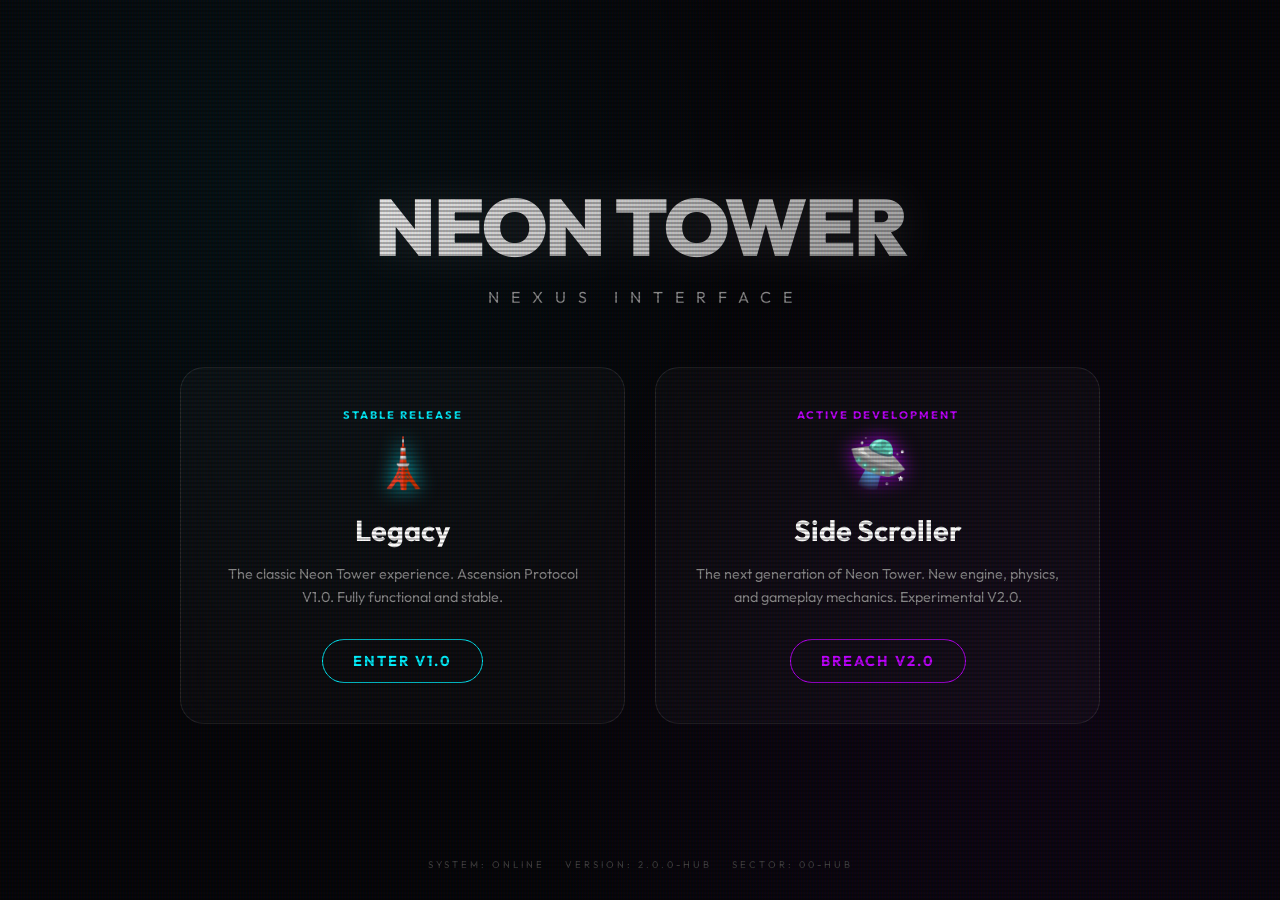
==== commit b14a1884: "side scroller" ====
--- a/index.html
+++ b/index.html
@@ -3,604 +3,270 @@
 
 <head>
     <meta charset="UTF-8">
-    <meta name="viewport" content="width=1280">
-    <title>NEON TOWER: FINAL</title>
-    <link rel="stylesheet" href="css/core.css">
-    <link rel="stylesheet" href="css/hud.css">
-    <link rel="stylesheet" href="css/ui.css">
-    <link rel="stylesheet" href="css/modules.css">
-    <script src="https://cdnjs.cloudflare.com/ajax/libs/three.js/r128/three.min.js"></script>
+    <meta name="viewport" content="width=device-width, initial-scale=1.0">
+    <title>NEON TOWER: HUB</title>
+    <link rel="preconnect" href="https://fonts.googleapis.com">
+    <link rel="preconnect" href="https://fonts.gstatic.com" crossorigin>
+    <link href="https://fonts.googleapis.com/css2?family=Outfit:wght@300;400;700;900&display=swap" rel="stylesheet">
+    <style>
+        :root {
+            --bg: #050508;
+            --card-bg: rgba(255, 255, 255, 0.03);
+            --neon-blue: #00f2ff;
+            --neon-purple: #bf00ff;
+            --text: #ffffff;
+            --text-dim: #888;
+            --glass-border: rgba(255, 255, 255, 0.1);
+        }
+
+        * {
+            margin: 0;
+            padding: 0;
+            box-sizing: border-box;
+        }
+
+        body {
+            background-color: var(--bg);
+            background-image:
+                radial-gradient(circle at 20% 20%, rgba(0, 242, 255, 0.05) 0%, transparent 40%),
+                radial-gradient(circle at 80% 80%, rgba(191, 0, 255, 0.05) 0%, transparent 40%);
+            color: var(--text);
+            font-family: 'Outfit', sans-serif;
+            min-height: 100vh;
+            display: flex;
+            flex-direction: column;
+            align-items: center;
+            justify-content: center;
+            overflow: hidden;
+        }
+
+        .container {
+            width: 100%;
+            max-width: 1000px;
+            padding: 40px;
+            text-align: center;
+            z-index: 10;
+        }
+
+        .header {
+            margin-bottom: 60px;
+            animation: fadeInDown 1s ease-out;
+        }
+
+        .title {
+            font-size: 5rem;
+            font-weight: 900;
+            letter-spacing: -2px;
+            text-transform: uppercase;
+            background: linear-gradient(135deg, #fff 0%, #888 100%);
+            -webkit-background-clip: text;
+            -webkit-text-fill-color: transparent;
+            margin-bottom: 10px;
+            filter: drop-shadow(0 0 20px rgba(255, 255, 255, 0.1));
+        }
+
+        .subtitle {
+            font-size: 1rem;
+            color: var(--text-dim);
+            letter-spacing: 12px;
+            text-transform: uppercase;
+            margin-left: 12px;
+            /* Visual center adjustment */
+        }
+
+        .launcher-grid {
+            display: grid;
+            grid-template-columns: 1fr 1fr;
+            gap: 30px;
+            width: 100%;
+        }
+
+        .launcher-card {
+            background: var(--card-bg);
+            border: 1px solid var(--glass-border);
+            border-radius: 24px;
+            padding: 40px;
+            text-decoration: none;
+            color: var(--text);
+            transition: all 0.5s cubic-bezier(0.19, 1, 0.22, 1);
+            position: relative;
+            overflow: hidden;
+            display: flex;
+            flex-direction: column;
+            align-items: center;
+            backdrop-filter: blur(20px);
+            -webkit-backdrop-filter: blur(20px);
+        }
+
+        .launcher-card::before {
+            content: '';
+            position: absolute;
+            top: 0;
+            left: 0;
+            width: 100%;
+            height: 100%;
+            background: radial-gradient(circle at center, var(--accent-color) 0%, transparent 70%);
+            opacity: 0;
+            transition: opacity 0.5s ease;
+            z-index: -1;
+        }
+
+        .launcher-card:hover {
+            transform: translateY(-10px) scale(1.02);
+            border-color: var(--accent-color);
+            box-shadow: 0 30px 60px rgba(0, 0, 0, 0.5), 0 0 40px rgba(var(--accent-rgb), 0.2);
+        }
+
+        .launcher-card:hover::before {
+            opacity: 0.1;
+        }
+
+        .card-legacy {
+            --accent-color: var(--neon-blue);
+            --accent-rgb: 0, 242, 255;
+            animation: fadeInUp 1s ease-out 0.2s both;
+        }
+
+        .card-v2 {
+            --accent-color: var(--neon-purple);
+            --accent-rgb: 191, 0, 255;
+            animation: fadeInUp 1s ease-out 0.4s both;
+        }
+
+        .card-icon {
+            font-size: 3rem;
+            margin-bottom: 20px;
+            filter: drop-shadow(0 0 10px var(--accent-color));
+        }
+
+        .card-tag {
+            font-size: 0.7rem;
+            font-weight: 700;
+            color: var(--accent-color);
+            text-transform: uppercase;
+            letter-spacing: 2px;
+            margin-bottom: 10px;
+        }
+
+        .card-title {
+            font-size: 1.8rem;
+            font-weight: 700;
+            margin-bottom: 15px;
+        }
+
+        .card-desc {
+            font-size: 0.9rem;
+            color: var(--text-dim);
+            line-height: 1.6;
+            margin-bottom: 30px;
+        }
+
+        .launch-btn {
+            background: transparent;
+            border: 1px solid var(--accent-color);
+            color: var(--accent-color);
+            padding: 12px 30px;
+            border-radius: 99px;
+            font-weight: 700;
+            font-size: 0.9rem;
+            text-transform: uppercase;
+            letter-spacing: 2px;
+            transition: all 0.3s ease;
+        }
+
+        .launcher-card:hover .launch-btn {
+            background: var(--accent-color);
+            color: #000;
+            box-shadow: 0 0 20px var(--accent-color);
+        }
+
+        .status-bar {
+            position: fixed;
+            bottom: 30px;
+            left: 50%;
+            transform: translateX(-50%);
+            display: flex;
+            gap: 20px;
+            font-size: 0.6rem;
+            color: #444;
+            letter-spacing: 3px;
+            text-transform: uppercase;
+        }
+
+        @keyframes fadeInUp {
+            from {
+                opacity: 0;
+                transform: translateY(40px);
+            }
+
+            to {
+                opacity: 1;
+                transform: translateY(0);
+            }
+        }
+
+        @keyframes fadeInDown {
+            from {
+                opacity: 0;
+                transform: translateY(-40px);
+            }
+
+            to {
+                opacity: 1;
+                transform: translateY(0);
+            }
+        }
+
+        /* Scanline effect */
+        body::after {
+            content: " ";
+            display: block;
+            position: absolute;
+            top: 0;
+            left: 0;
+            bottom: 0;
+            right: 0;
+            background: linear-gradient(rgba(18, 16, 16, 0) 50%, rgba(0, 0, 0, 0.25) 50%), linear-gradient(90deg, rgba(255, 0, 0, 0.06), rgba(0, 255, 0, 0.02), rgba(0, 0, 255, 0.06));
+            z-index: 100;
+            background-size: 100% 4px, 3px 100%;
+            pointer-events: none;
+        }
+    </style>
 </head>
 
 <body>
-
-    <div id="vfx-overlay"></div>
-    <div id="rotate-warning">
-        <h1>⚠ SYSTEM ERROR ⚠</h1>
-        <p>PLEASE ROTATE DEVICE<br>TO LANDSCAPE MODE</p>
+    <div class="container">
+        <header class="header">
+            <h1 class="title">Neon Tower</h1>
+            <p class="subtitle">Nexus Interface</p>
+        </header>
+
+        <main class="launcher-grid">
+            <a href="game.html" class="launcher-card card-legacy" id="btn-legacy">
+                <div class="card-tag">Stable Release</div>
+                <div class="card-icon">🗼</div>
+                <h2 class="card-title">Legacy</h2>
+                <p class="card-desc">The classic Neon Tower experience. Ascension Protocol V1.0. Fully functional and
+                    stable.</p>
+                <div class="launch-btn">Enter V1.0</div>
+            </a>
+
+            <a href="index2.html" class="launcher-card card-v2" id="btn-v2">
+                <div class="card-tag">Active Development</div>
+                <div class="card-icon">🛸</div>
+                <h2 class="card-title">Side Scroller</h2>
+                <p class="card-desc">The next generation of Neon Tower. New engine, physics, and gameplay mechanics.
+                    Experimental V2.0.</p>
+                <div class="launch-btn">Breach V2.0</div>
+            </a>
+        </main>
     </div>
 
-    <div id="hud">
-        <div id="top-ui">
-            <div class="stat-box" id="floor-display">FLOOR <span id="floor-num">1</span></div>
-            <div class="stat-box" id="combo-display" style="display:none;">🔥 COMBO <span id="combo-num">0</span></div>
-            <!-- Seasonal Boss Button Removed from Top UI -->
-            <!-- Removed Class Tree Button -->
-            <div class="stat-box" id="gold-display">CREDITS: <span id="gold-num">0</span></div>
-        </div>
-
-        <div id="mutation-display"
-            style="display:none; position:absolute; top:90px; left:50%; transform:translateX(-50%); background:rgba(255,0,0,0.2); border:1px solid #ff0000; padding:10px; border-radius:10px; color:#fff; font-size:12px; min-width:220px; z-index:100; pointer-events:none; box-shadow: 0 0 15px rgba(255,0,0,0.4); text-align:center;">
-            <div style="font-weight:bold; color:#ff0000; margin-bottom:3px; font-size: 10px; letter-spacing: 1px;">⚠️
-                SECTOR MUTATION</div>
-            <div id="mutation-name" style="font-size:16px; font-weight:bold; color: #fff; text-shadow: 0 0 5px #f00;">
-                OVERCLOCKED</div>
-            <div id="mutation-desc" style="color:#aaa; font-style: italic; line-height: 1.2; margin-top:2px;">All units
-                deal +50% DMG</div>
-        </div>
-
-        <div id="buff-container"></div>
-        <div id="minion-ui-container"></div>
-
-
-
-        <div id="p-wrapper" class="unit-hud">
-            <div id="gear-container">
-                <div class="gear-edit-label">GEAR ▸</div>
-                <div class="gear-slot" id="slot-weapon" onclick="game.showGearTooltip('weapon')">
-                    <div class="gear-icon">⚔️</div>
-                    <div class="gear-empty">EMPTY</div>
-                </div>
-                <div class="gear-slot" id="slot-accessory" onclick="game.showGearTooltip('accessory')">
-                    <div class="gear-icon">💍</div>
-                    <div class="gear-empty">EMPTY</div>
-                </div>
-            </div>
-            <div class="hp-label">HULL INTEGRITY</div>
-            <div class="bar-container" id="p-hp-bar">
-                <div class="bar-fill hp-fill" id="p-hp-fill"></div>
-                <div class="overlay-text" id="p-hp-text">100 / 100</div>
-            </div>
-
-            <div id="p-shield-wrapper" style="display:none; margin-top:5px;">
-                <div class="hp-label" style="color:#00f2ff">ENERGY SHIELD</div>
-                <div class="bar-container" id="p-shield-bar" style="border-color: #00f2ff; height: 12px;">
-                    <div class="bar-fill" id="p-shield-fill" style="background: #00f2ff; box-shadow: 0 0 10px #00f2ff;">
-                    </div>
-                    <div class="overlay-text" id="p-shield-text" style="font-size: 14px;">0</div>
-                </div>
-            </div>
-
-            <div class="hp-label" style="margin-top:5px; color:#0088ff">ENERGY CELL (MANA)</div>
-            <div class="bar-container" id="p-mana-bar" style="border-color: #0088ff;">
-                <div class="bar-fill mana-fill" id="p-mana-fill"></div>
-                <div class="overlay-text" id="p-mana-text">50 / 50</div>
-            </div>
-
-            <!-- Buffs -->
-            <div id="p-buffs" style="display:flex; gap:4px; margin-top:5px; flex-wrap:wrap; min-height:20px;"></div>
-        </div>
-
-        <div id="e-wrapper" class="unit-hud" style="text-align:right;">
-            <div class="hp-label" id="enemy-name">TARGET SIGNAL</div>
-            <div class="bar-container" id="e-hp-bar">
-                <div class="bar-fill hp-fill" id="e-hp-fill" style="float:right;"></div>
-                <div class="overlay-text" id="e-hp-text">100 / 100</div>
-            </div>
-            <div id="e-shield-wrapper" style="display:none; margin-top:5px;">
-                <div class="bar-container" style="height:12px; border-color:#00f2ff;">
-                    <div class="bar-fill" id="e-shield-fill"
-                        style="background:#00f2ff; height:100%; width:0%; float:right;"></div>
-                </div>
-                <div style="color:#00f2ff; font-size:14px; text-shadow:0 0 5px #00f2ff; margin-top:2px;">
-                    🛡️ <span id="e-shield-text">0</span>
-                </div>
-            </div>
-        </div>
-    </div>
-
-    <!-- IAP SHOP BUTTON (Always visible) -->
-    <button id="iap-btn" onclick="game.openIAPShop()">
-        <svg viewBox="0 0 24 24" width="30" height="30" fill="white">
-            <path d="M12,2L2,7l3,12l7,3l7-3l3-12L12,2z M12,18l-5-2l-2-8l7-3l7,3l-2,8L12,18z" />
-        </svg>
-    </button>
-
-
-    <div id="battle-controls">
-        <button id="btn-skill-1" class="btn" onclick="game.useSkill(0)">
-            <span class="btn-name">STRIKE</span><br><span class="btn-cost" id="cost-0">0 MP</span>
-        </button>
-        <button id="btn-skill-2" class="btn" onclick="game.useSkill(1)">
-            <span class="btn-name">HEAVY</span><br><span class="btn-cost" id="cost-1">20 MP</span>
-        </button>
-
-        <!-- Skill 3 Wrapper -->
-        <div style="display:inline-block; position:relative; vertical-align:top;">
-            <div id="extra-skills">
-                <button id="btn-skill-4" class="btn btn-small" onclick="game.useSkill(3)">
-                    <span class="btn-name">SKILL 4</span>
-                </button>
-                <button id="btn-skill-5" class="btn btn-small" onclick="game.useSkill(4)">
-                    <span class="btn-name">SKILL 5</span>
-                </button>
-                <button id="btn-skill-6" class="btn btn-small" onclick="game.useSkill(5)">
-                    <span class="btn-name">SKILL 6</span>
-                </button>
-            </div>
-            <button id="btn-skill-3" class="btn btn-buff" onclick="game.useSkill(2)">
-                <span class="btn-name">BUFF</span><br><span class="btn-cost" id="cost-2">0 MP</span>
-            </button>
-        </div>
-    </div>
-
-    <!-- IAP SHOP SCREEN -->
-    <div id="iap-screen" class="screen">
-        <div class="iap-layout">
-            <!-- SIDEBAR -->
-            <div class="iap-sidebar">
-                <div class="iap-sidebar-top">
-                    <h2 class="screen-title" style="margin:0; text-align:left; border:none; padding:0;">STORE</h2>
-                    <div style="color:#bf00ff; letter-spacing:2px; font-size:14px; margin-bottom:20px;">ACCESS LEVEL:
-                        UNLIMITED</div>
-                    <p style="color:#aaa; font-size:12px; line-height:1.4;">
-                        Upgrade your status and acquire premium supplies to dominate the tower.
-                    </p>
-                </div>
-                <!-- CLOSE BUTTON IN SIDEBAR FOR UNIFIED LOOK, OR KEEP ABSOLUTE? 
-                     Let's keep absolute for consistency with other screens if preferred, 
-                     but moving it to sidebar is cleaner. Let's keep the existing absolute one visible 
-                     but maybe move it into the global layout if needed. 
-                     Actually, let's put a "BACK" button in sidebar bottom. -->
-                <div class="iap-sidebar-bottom">
-                    <button class="btn" style="width:100%; border-color:#bf00ff; color:#bf00ff;"
-                        onclick="game.closeIAPShop()">CLOSE STORE</button>
-                </div>
-            </div>
-
-            <!-- CONTENT GRID -->
-            <div class="iap-content">
-                <div class="iap-grid">
-                    <!-- FEATURED -->
-                    <div class="iap-section-title">ELITE STATUS</div>
-
-                    <!-- NEW ANOMALY ACCESS CARD -->
-                    <div class="iap-card elite" onclick="game.startSeasonalBoss()"
-                        onmouseenter="game.previewIAP('seasonal')" onmouseleave="game.previewIAP(null)"
-                        style="border-color: #ff0000; background: linear-gradient(135deg, #300, #111);">
-                        <div class="iap-tag" style="background: #ff0000; color: #fff;">EVENT</div>
-                        <div class="iap-title" style="color: #ff0000;">ANOMALY DETECTED</div>
-                        <div class="iap-icon-box" style="border: 2px solid #ff0000; background: #000;">
-                            <img src="/Users/adrian/.gemini/antigravity/brain/01858684-e365-48e6-bdf1-5cefe3dea1ab/boss_thumb_1768228657945.png"
-                                style="width:100%; height:100%; object-fit:cover;">
-                        </div>
-                        <div class="iap-benefits">
-                            <span style="color:#ff5555;">⚠ BOSS: SYSTEM ANOMALY</span>
-                            <span>REWARD: LEGENDARY CACHE</span>
-                            <span>RISK: EXTREME</span>
-                        </div>
-                        <div class="iap-price-btn" style="background: #ff0000; color: #fff;">BREACH</div>
-                    </div>
-
-                    <!-- OVERLORD CARD -->
-                    <div class="iap-card elite" onclick="game.buyOverlord()" onmouseenter="game.previewIAP('overlord')"
-                        onmouseleave="game.previewIAP(null)"
-                        style="border-color: #ffd700; background: linear-gradient(135deg, #443300, #000);">
-                        <div class="iap-tag" style="background: #ffd700; color: #000;">GAME BREAKER</div>
-                        <div class="iap-title" style="color: #ffd700;">OVERLORD PROTOCOL</div>
-                        <div class="iap-icon-box">
-                            <div class="crown-icon" style="filter: hue-rotate(45deg);"></div>
-                        </div>
-                        <div class="iap-benefits">
-                            <span style="color:#ffd700;">👑 +1 MAX SUMMONS</span>
-                            <span>PERMANENT UPGRADE</span>
-                            <span>BREAK THE LIMITS</span>
-                        </div>
-                        <div class="iap-price-btn">$49.99</div>
-                    </div>
-
-                    <div class="iap-card elite" onclick="game.buyNeonPrime()"
-                        onmouseenter="game.previewIAP('neon_prime')" onmouseleave="game.previewIAP(null)">
-                        <div class="iap-tag">BEST VALUE</div>
-                        <div class="iap-title">NEON PRIME</div>
-                        <div class="iap-icon-box">
-                            <div class="crown-icon"></div>
-                        </div>
-                        <div class="iap-benefits">
-                            <span>+50% CREDITS FOREVER</span>
-                            <span>GOLD USERNAME</span>
-                            <span>EXCLUSIVE AURA</span>
-                        </div>
-                        <div class="iap-price-btn">$19.99</div>
-                    </div>
-
-                    <div class="iap-card" onclick="game.buyRemoveAds()" onmouseenter="game.previewIAP('remove_ads')"
-                        onmouseleave="game.previewIAP(null)">
-                        <div class="iap-title">NO ADS + KIT</div>
-                        <div class="iap-desc">Remove forced ads & get Starter Gear Set</div>
-                        <div class="iap-price-btn">$4.99</div>
-                    </div>
-
-                    <!-- SUPPLY -->
-                    <div class="iap-section-title" style="margin-top:30px;">SUPPLY DROPS</div>
-                    <div class="iap-card" onclick="game.buyLootCrate('legendary')"
-                        onmouseenter="game.previewIAP('loot_crate')" onmouseleave="game.previewIAP(null)">
-                        <div class="iap-title">LOOT CRATE</div>
-                        <div class="iap-desc">Contains 1 Random Item.</div>
-                        <div class="iap-price-btn">$4.99</div>
-                    </div>
-                    <div class="iap-card" onclick="game.buyOverclock()" onmouseenter="game.previewIAP('overclock')"
-                        onmouseleave="game.previewIAP(null)">
-                        <div class="iap-title">SYSTEM OVERCLOCK</div>
-                        <div class="iap-desc">+100% DAMAGE & SPEED for 10 Floors</div>
-                        <div class="iap-price-btn">$2.99</div>
-                    </div>
-                    <div class="iap-card" onclick="game.buyRevivePack()" onmouseenter="game.previewIAP('revive')"
-                        onmouseleave="game.previewIAP(null)">
-                        <div class="iap-title">REVIVE PROTOCOL x5</div>
-                        <div class="iap-desc">5 Tokens to cheat death</div>
-                        <div class="iap-price-btn">$1.99</div>
-                    </div>
-
-                    <!-- DEV TOOL -->
-                    <div class="iap-card" onclick="game.unlockMaxSummons()" style="border-color:#fff; opacity:0.7;">
-                        <div class="iap-title">DEV: UNLOCK 99</div>
-                        <div class="iap-desc">God Mode: Max Summons = 99</div>
-                        <div class="iap-price-btn" style="background:#444;">FREE</div>
-                    </div>
-
-                    <!-- BANK -->
-                    <div class="iap-section-title" style="margin-top:30px;">CREDIT BANK</div>
-                    <div class="iap-row-container">
-                        <div class="iap-card small" onclick="game.buyCredits(10000, 1.99)"
-                            onmouseenter="game.previewIAP('credits', 10000)" onmouseleave="game.previewIAP(null)">
-                            <div class="iap-row"><span class="iap-qty">10k</span><span class="iap-cost">$1.99</span>
-                            </div>
-                        </div>
-                        <div class="iap-card small" onclick="game.buyCredits(50000, 4.99)"
-                            onmouseenter="game.previewIAP('credits', 50000)" onmouseleave="game.previewIAP(null)">
-                            <div class="iap-row"><span class="iap-qty">50k</span><span class="iap-cost">$4.99</span>
-                            </div>
-                        </div>
-                        <div class="iap-card small" onclick="game.buyCredits(150000, 9.99)"
-                            onmouseenter="game.previewIAP('credits', 150000)" onmouseleave="game.previewIAP(null)">
-                            <div class="iap-row"><span class="iap-qty">150k</span><span class="iap-cost">$9.99</span>
-                            </div>
-                        </div>
-                        <div class="iap-card small" onclick="game.buyCredits(500000, 24.99)"
-                            onmouseenter="game.previewIAP('credits', 500000)" onmouseleave="game.previewIAP(null)">
-                            <div class="iap-row"><span class="iap-qty">500k</span><span class="iap-cost">$24.99</span>
-                            </div>
-                        </div>
-                    </div>
-                </div>
-            </div>
-        </div>
-    </div>
-
-    <!-- MAIN START SCREEN (Unchanged) -->
-    <!-- MAIN START SCREEN (AAA) -->
-    <div id="start-screen" class="screen active"
-        style="display:flex; flex-direction:column; align-items:center; justify-content:center;">
-        <div class="aaa-title-wrapper">
-            <h1 class="aaa-title">NEON TOWER</h1>
-            <h2 class="aaa-subtitle">ASCENSION PROTOCOL V1.0</h2>
-        </div>
-        <button class="aaa-btn" onclick="game.playIntroSequence()">INITIATE LINK</button>
-        <div style="position:absolute; bottom:20px; color:#555; font-size:12px; letter-spacing:2px;">SYSTEM_STATUS:
-            ONLINE // UNREALITY_ENGINE_READY</div>
-    </div>
-
-    <!-- INTRO SEQUENCE OVERLAY -->
-    <div id="intro-overlay" onclick="game.handleIntroClick()" style="cursor:pointer;">
-        <div id="intro-text-container" style="display:flex; flex-direction:column; width:100%; max-width:900px;"></div>
-    </div>
-
-    <div id="class-screen" class="screen">
-        <h2 class="screen-title">CLASS ASCENSION</h2>
-        <div class="card-container" id="class-container"></div>
-    </div>
-
-    <div id="reward-screen" class="screen">
-        <h2 class="screen-title">SYSTEM UPGRADE</h2>
-        <div class="card-container" id="perk-container"></div>
-    </div>
-
-    <div id="shop-screen" class="screen">
-        <div class="shop-layout">
-            <!-- DIV 1: INFO & NAVIGATION -->
-            <div class="shop-sidebar">
-                <div class="shop-sidebar-top">
-                    <h2 class="shop-title">THE ARMORY</h2>
-                    <div id="shop-tier-box">
-                        <div id="shop-tier-label">TIER 1</div>
-                        <div id="shop-player-stats">ATK: 0 | HP: 0</div>
-                    </div>
-                </div>
-
-                <div class="shop-sidebar-bottom">
-                    <div class="shop-credit-display">
-                        CREDITS: <span id="shop-gold">0</span>
-                    </div>
-                    <button class="btn big-next-btn" onclick="game.nextFloor()">NEXT FLOOR</button>
-                </div>
-            </div>
-
-            <!-- DIV 2: SYSTEM UPGRADES & SHOP ITEMS -->
-            <div class="shop-content">
-                <div class="shop-grid" id="shop-container"></div>
-            </div>
-        </div>
-    </div>
-
-    <!-- INVENTORY SCREEN -->
-    <div id="inventory-screen" class="screen">
-        <div class="inv-dashboard">
-            <!-- COL 1: HERO STATS -->
-            <div class="inv-col inv-hero-panel">
-                <h2 class="screen-title"
-                    style="margin:0; text-align:left; color:#00f2ff; text-shadow:0 0 10px #00f2ff;">HERO</h2>
-                <div class="inv-hero-details">
-                    <div id="inv-class-title" style="font-size:20px; color:#fff; font-weight:bold; margin-bottom:10px;">
-                        CLASS</div>
-                    <div id="inv-level-display" style="font-size:14px; color:#aaa; margin-bottom:20px;">LVL 0</div>
-                </div>
-                <div id="equip-stats" class="stats-panel">STATS...</div>
-            </div>
-
-            <!-- COL 2: PAPERDOLL -->
-            <div class="inv-col inv-paperdoll">
-                <div class="paperdoll-container">
-                    <!-- 3D Model Canvas Container -->
-                    <div id="paperdoll-model-container"></div>
-
-                    <!-- SLOTS -->
-                    <div id="equip-weapon" class="equip-slot big-slot weapon-slot"
-                        onclick="game.selectEquippedItem('weapon')">
-                        <div class="slot-label">WEAPON</div>
-                        <div class="slot-content">EMPTY</div>
-                    </div>
-                    <div id="equip-accessory" class="equip-slot big-slot accessory-slot"
-                        onclick="game.selectEquippedItem('accessory')">
-                        <div class="slot-label">ACCESSORY</div>
-                        <div class="slot-content">EMPTY</div>
-                    </div>
-                </div>
-
-                <!-- AUTO-CLOSE BUTTON FOR MOBILE CONVENIENCE -->
-                <button class="btn btn-close-inv" onclick="game.closeInventory()">CLOSE</button>
-            </div>
-
-            <!-- COL 3: STORAGE VAULT -->
-            <div class="inv-col inv-vault">
-                <div class="vault-header">
-                    <h2 class="screen-title" style="margin:0; font-size:24px; color:#ffe600;">VAULT</h2>
-                    <div class="vault-capacity" style="color:#666; font-size:12px;">STORAGE</div>
-                </div>
-                <div class="inv-content">
-                    <div id="inventory-grid" class="inventory-grid"></div>
-                </div>
-
-                <!-- DETAILS OVERLAY (Appears when item clicked) -->
-                <div id="inv-details-overlay" class="details-overlay" style="display:none;">
-                    <div id="inv-details-content"></div>
-                    <button class="btn"
-                        onclick="document.getElementById('inv-details-overlay').style.display='none'">CLOSE</button>
-                    <div class="details-actions">
-                        <button id="btn-equip" class="btn btn-action">EQUIP</button>
-                        <button id="btn-sell" class="btn btn-action btn-danger">SELL</button>
-                    </div>
-                </div>
-            </div>
-        </div>
-    </div>
-
-
-    <!-- CUSTOM REWARD/MSG MODAL -->
-    <div id="modal-overlay" class="modal-overlay">
-        <div id="modal-box" class="modal-box">
-            <h2 id="modal-title">TITLE</h2>
-            <div id="modal-content">Content</div>
-            <div id="modal-actions">
-                <button class="btn" id="modal-ok">CONFIRM</button>
-                <button class="btn btn-secondary" id="modal-cancel" style="display:none;">CANCEL</button>
-            </div>
-        </div>
-    </div>
-
-    <!-- CRATE OPENING ANIMATION OVERLAY -->
-    <div id="crate-overlay" class="modal-overlay" style="background:rgba(0,0,0,0.95); z-index:200;">
-        <div id="crate-box"
-            style="text-align:center; transform:scale(0); transition:transform 0.5s cubic-bezier(0.175, 0.885, 0.32, 1.275);">
-            <div id="crate-visual" style="font-size:100px; margin-bottom:20px;">📦</div>
-            <div id="crate-light"
-                style="width:10px; height:10px; background:#fff; margin:0 auto; box-shadow:0 0 50px 20px #fff; border-radius:50%; transition:all 0.5s;">
-            </div>
-            <h1 id="crate-title" style="color:#fff; font-size:40px; margin-top:20px; opacity:0; transition:opacity 1s;">
-                ITEM ACQUIRED</h1>
-            <div id="crate-item" style="opacity:0; transition:opacity 1s;"></div>
-            <button class="btn" onclick="game.closeCrate()" style="margin-top:30px; opacity:0;"
-                id="crate-close-btn">COLLECT</button>
-        </div>
-    </div>
-
-    <div id="gameover-screen" class="screen">
-        <h1 class="crit-fail">CRITICAL FAILURE</h1>
-        <p class="fail-stats">FLOOR REACHED: <span id="final-floor">0</span></p>
-        <button id="retry-btn" class="btn" onclick="game.retryFloor()">RETRY FROM SAVED DATA</button>
-    </div>
-
-    <div id="awakening-screen" class="screen">
-        <div class="awakening-vfx-ring"></div>
-        <div class="awakening-container">
-            <h1 class="awakening-title">NEURAL EVOLUTION</h1>
-            <div class="awakening-subtitle">SECTOR 50 // PROTOCOL AWAKENED</div>
-
-            <p class="awakening-desc">
-                Your consciousness has surpassed the limitations of the physical tower.
-                Neural pathways have synchronized with the <strong>System Core</strong>.
-            </p>
-
-            <div class="unlock-panel">
-                <div class="unlock-item">
-                    <span class="unlock-icon">🔒</span>
-                    <div class="unlock-info">
-                        <div class="unlock-name">TITANIUM TIER ACCESS</div>
-                        <div class="unlock-detail">Level 50+ Gear now available in The Armory.</div>
-                    </div>
-                </div>
-                <div class="unlock-item">
-                    <span class="unlock-icon">☠️</span>
-                    <div class="unlock-info">
-                        <div class="unlock-name">SYSTEM CORRUPTION</div>
-                        <div class="unlock-detail">Warning: Perks may now appear corrupted. High risk, high reward.
-                        </div>
-                    </div>
-                </div>
-                <div class="unlock-item">
-                    <span class="unlock-icon">⚔️</span>
-                    <div class="unlock-info">
-                        <div class="unlock-name">ADVANCED COMBAT DATA</div>
-                        <div class="unlock-detail">Deep scan of Floor 50+ enemy weakpoints engaged.</div>
-                    </div>
-                </div>
-            </div>
-
-            <button class="btn awaken-btn" onclick="game.completeAwakening()">EMBRACE THE VOID</button>
-        </div>
-    </div>
-
-    <div id="rebirth-screen" class="screen">
-        <h1 style="color:#ff00ff; text-shadow: 0 0 20px #ff00ff, 0 0 40px #aa00ff; margin-bottom: 10px;">✦ REBIRTH ✦
-        </h1>
-
-        <p style="color:#fff; font-size:18px; margin:0 auto 15px auto;">
-            THE ARCHITECT HAS FALLEN
-        </p>
-
-        <div style="
-            background:rgba(0,0,0,0.7); 
-            border:2px solid #ff00ff; 
-            padding:20px; 
-            margin:0 auto 20px auto; 
-            max-width:800px; 
-            border-radius:15px; 
-            display: flex; 
-            flex-direction: row; 
-            align-items: center; 
-            justify-content: space-between; 
-            gap: 30px;
-            box-shadow: 0 0 20px rgba(255, 0, 255, 0.2);
-        ">
-
-            <div style="flex: 1; text-align: left; border-right: 1px solid rgba(255,0,255,0.3); padding-right: 20px;">
-                <h2 style="color:#ff00ff; margin:0 0 10px 0; font-size: 24px;">LVL <span id="rebirth-level"
-                        style="color:#fff;">1</span></h2>
-                <p style="color:#00ff00; margin:5px 0; font-size:16px; font-weight:bold;"> +<span
-                        id="rebirth-bonus">10000</span> CREDITS</p>
-                <p style="color:#ff5500; margin:5px 0; font-size:15px;">+50% ATK, HP, MANA</p>
-                <p style="color:#ffaa00; margin:5px 0; font-size:15px;">+0.5% Breach Damage</p>
-                <p style="color:#00f2ff; margin:5px 0; font-size:15px;">+1% Combo Multiplier</p>
-            </div>
-
-            <div style="flex: 1; text-align: left;">
-                <h2 style="color:#aaa; margin:0 0 10px 0; font-size: 18px;">WORLD CHANGES</h2>
-                <p style="color:#ff0000; margin:5px 0; font-size:14px;">⚠ ENEMIES: 2.5x HP</p>
-                <p style="color:#ff4444; margin:5px 0; font-size:14px;">☣ CORRUPTED PERKS UNLOCKED</p>
-                <p style="color:#ff00ea; margin:5px 0; font-size:14px;">🌀 SECTOR MUTATIONS ACTIVE</p>
-                <p style="color:#00ff00; margin:5px 0; font-size:14px;">$ 3x GOLD DROPS</p>
-                <p style="color:#888; margin:5px 0; font-size:14px;">↺ FLOORS RESET TO 1</p>
-            </div>
-
-        </div>
-
-        <button class="btn" style="
-            background:linear-gradient(90deg, #aa00ff, #ff00ff, #aa00ff); 
-            font-size:18px; 
-            padding: 12px 40px; 
-            width: 400px; 
-            letter-spacing: 2px;
-            font-weight: bold;
-        " onclick="game.completeRebirth()">BEGIN NEW CYCLE</button>
-    </div>
-
-    <!-- CLASSES & SKILLS VIEWER SCREEN -->
-    <!-- <div id="classes-screen" class="screen" style="position: relative; overflow-y: auto; padding: 20px; display: flex; flex-direction: column; align-items: center; justify-content: flex-start;">    
-        <button class="btn next-btn" onclick="game.closeClassesViewer()" style="position: absolute; top: 20px; right: 20px; z-index: 10;">CLOSE</button>
-        <h1 style="color: #00f2ff; text-shadow: 0 0 30px #00f2ff; text-align: center; font-size: 48px; margin-bottom: 30px; margin-top: 20px; letter-spacing: 3px;">JOB ADVANCEMENT</h1>
-        <div id="classes-viewer-container" style="max-width: 1400px; width: 100%;"></div>
-    </div> -->
-
-    <div id="classes-screen" class="screen"
-        style="overflow-y: auto; padding: 20px; display: flex; flex-direction: column; align-items: center; justify-content: flex-start;">
-
-        <h1
-            style="color: #00f2ff; text-shadow: 0 0 30px #00f2ff; text-align: center; font-size: 48px; margin-bottom: 30px; margin-top: 20px; letter-spacing: 3px;">
-            JOB ADVANCEMENT</h1>
-        <div id="classes-viewer-container" style="max-width: 1400px; width: 100%;"></div>
-
-    </div>
-
-    <!-- DIALOGUE OVERLAY -->
-    <div id="dialogue-overlay" class="screen" onclick="game.advanceDialogue()">
-        <div id="cinematic-bars"></div>
-        <div id="dialogue-box">
-            <div id="dialogue-name">NAME</div>
-            <div id="dialogue-text"></div>
-            <div id="dialogue-prompt">TAP TO CONTINUE ▼</div>
-        </div>
-    </div>
-
-    <!-- TUTORIAL OVERLAY & PANELS -->
-    <div id="tutorial-overlay" style="display:none;"></div>
-    <div id="tutorial-spotlight" style="display:none;"></div>
-    <div id="tutorial-panel" style="display:none;"></div>
-
-    <!-- DATA -->
-    <script src="js/data/items.js"></script>
-    <script src="js/data/story.js"></script>
-    <script src="js/data/classes.js"></script>
-
-    <!-- CORE ENGINE (Modularized) -->
-    <script src="js/engine/core.js"></script>
-    <script src="js/engine/vfx.js"></script>
-    <!-- MODELS (Split) -->
-    <script src="js/models/base.js"></script>
-    <script src="js/models/player.js"></script>
-    <script src="js/models/enemies.js"></script>
-    <script src="js/models/bosses.js"></script>
-
-    <!-- GAME -->
-    <script src="js/game/unit.js"></script>
-    <script src="js/game/core.js"></script>
-    <script src="js/game/systems/vfx.js"></script>
-    <script src="js/game/systems/combat.js"></script>
-    <script src="js/game/systems/inventory.js"></script>
-    <script src="js/game/systems/shop.js"></script>
-    <script src="js/game/systems/skills.js"></script>
-    <script src="js/game/systems/progression.js"></script>
-    <script src="js/game/systems/dialogue.js"></script>
-    <script src="js/game/systems/tutorial.js"></script>
-    <script src="js/game/systems/iap.js"></script>
-    <script src="js/game/systems/admin.js"></script>
-    <script src="js/game/ui.js"></script>
-
-    <script>
-        // Auto-start the game if tutorial hasn't been completed
-        window.addEventListener('load', () => {
-            // Initialize engine once all scripts are loaded
-            engine.init();
-
-            // Initialize Admin System
-            game.admin = new AdminSystem(game);
-
-            const tutorialCompleted = localStorage.getItem('tutorialCompleted');
-            // Auto-start if tutorial needs to be shown (Intro First)
-            if (!tutorialCompleted) {
-                setTimeout(() => game.playIntroSequence(), 500);
-            }
-        });
-    </script>
+    <footer class="status-bar">
+        <span>System: Online</span>
+        <span>Version: 2.0.0-HUB</span>
+        <span>Sector: 00-HUB</span>
+    </footer>
 </body>
 
 </html>
